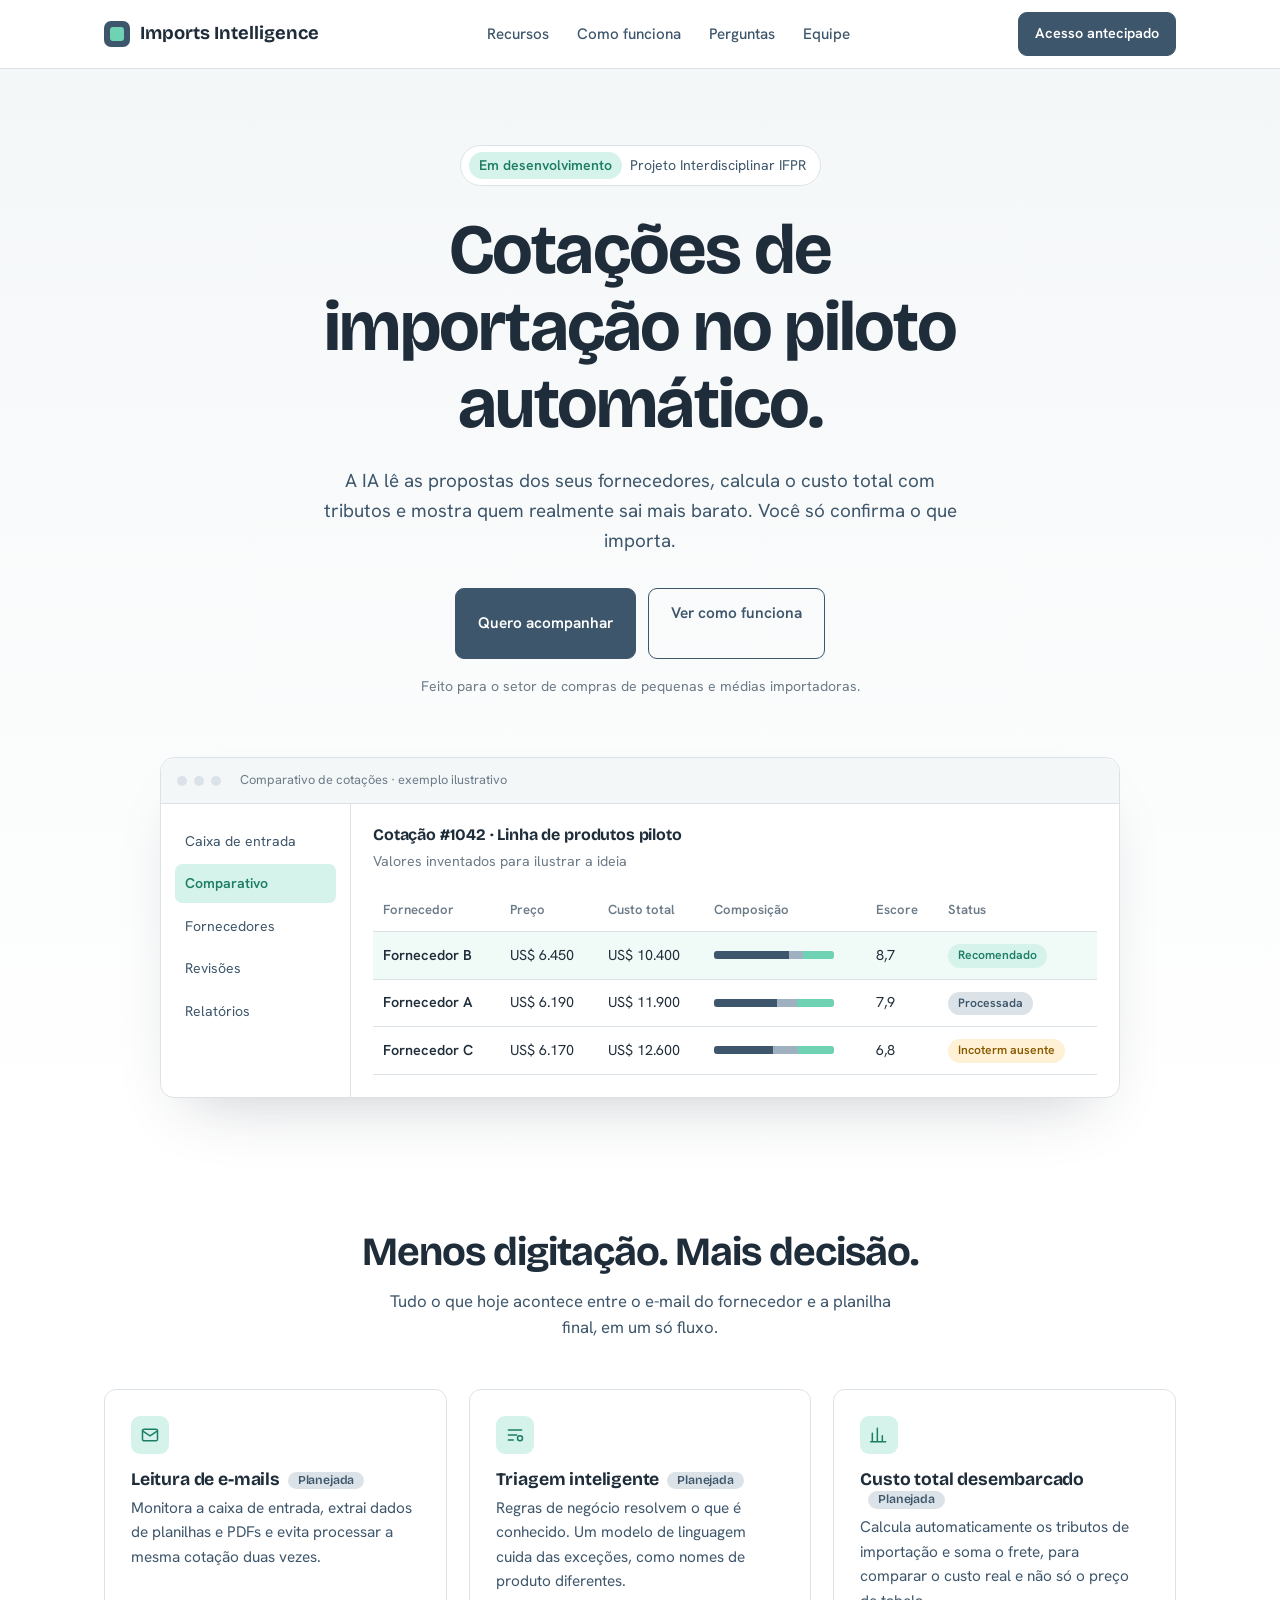
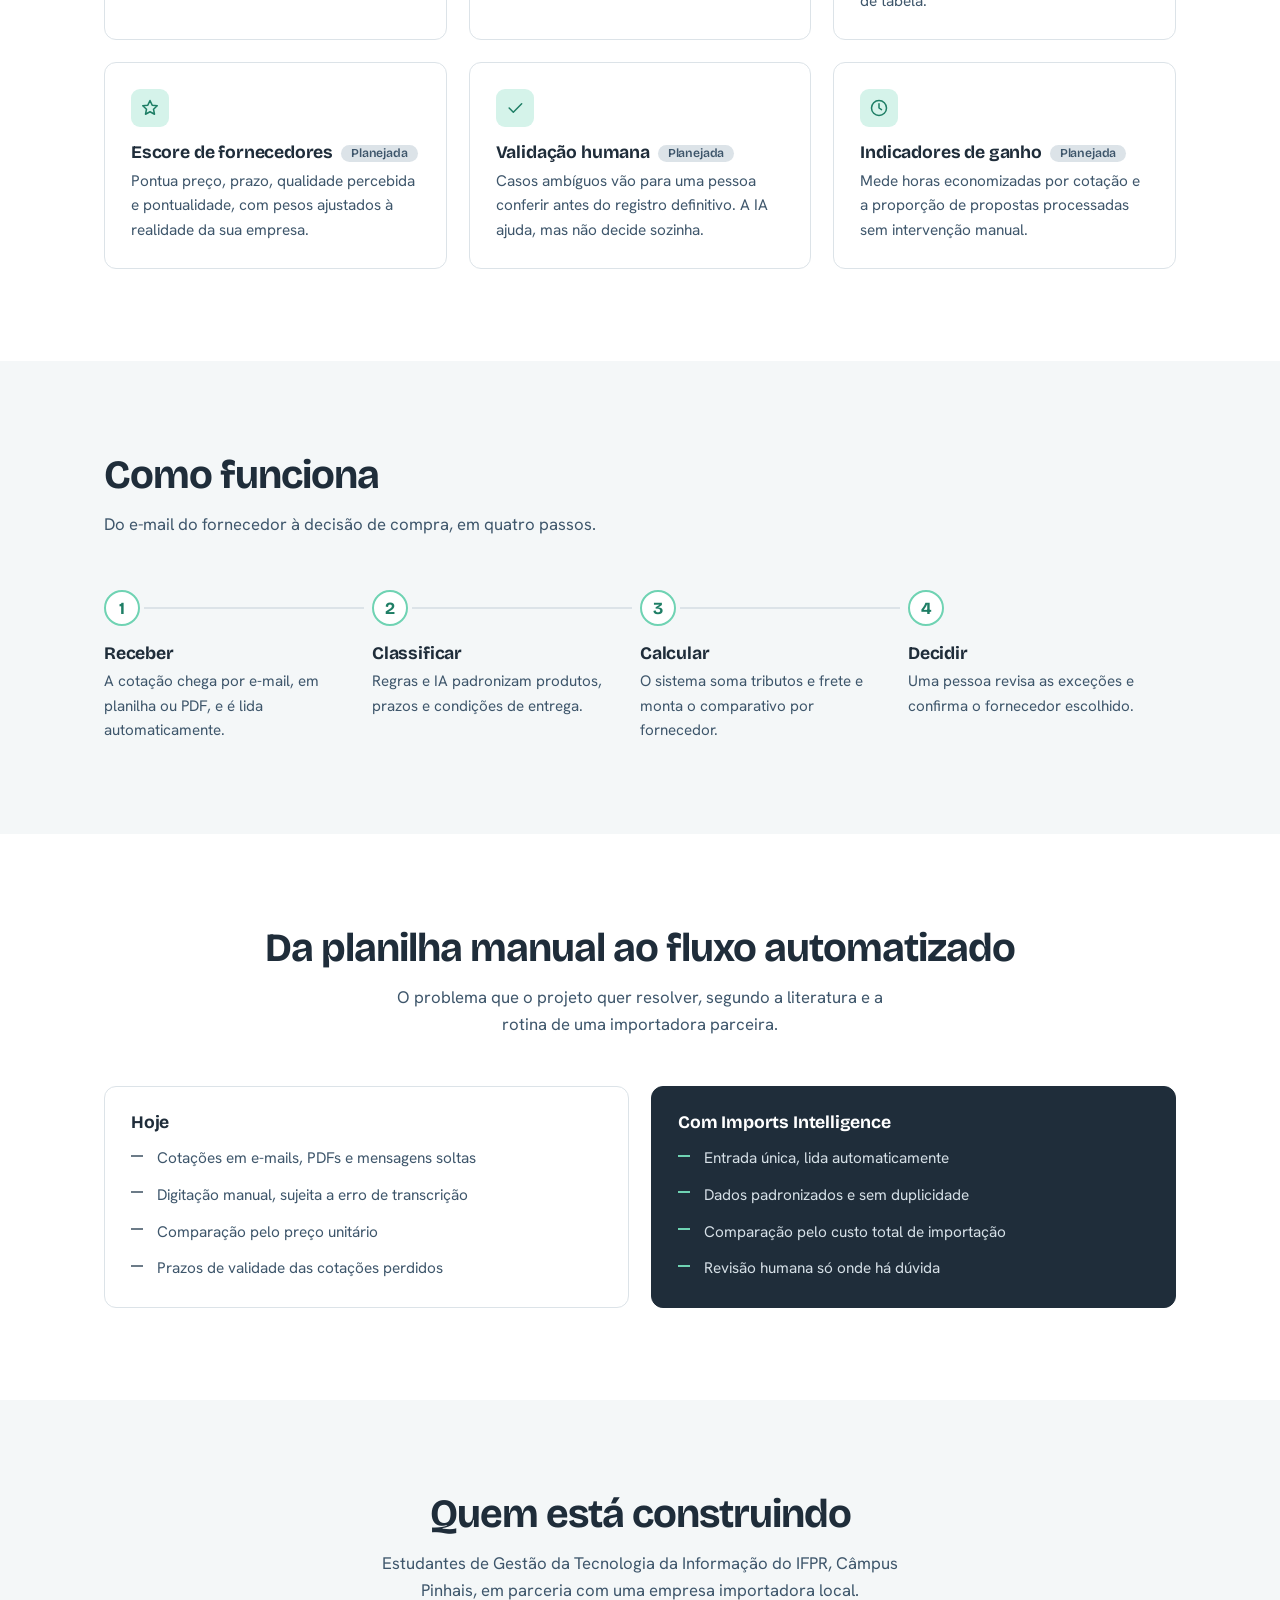
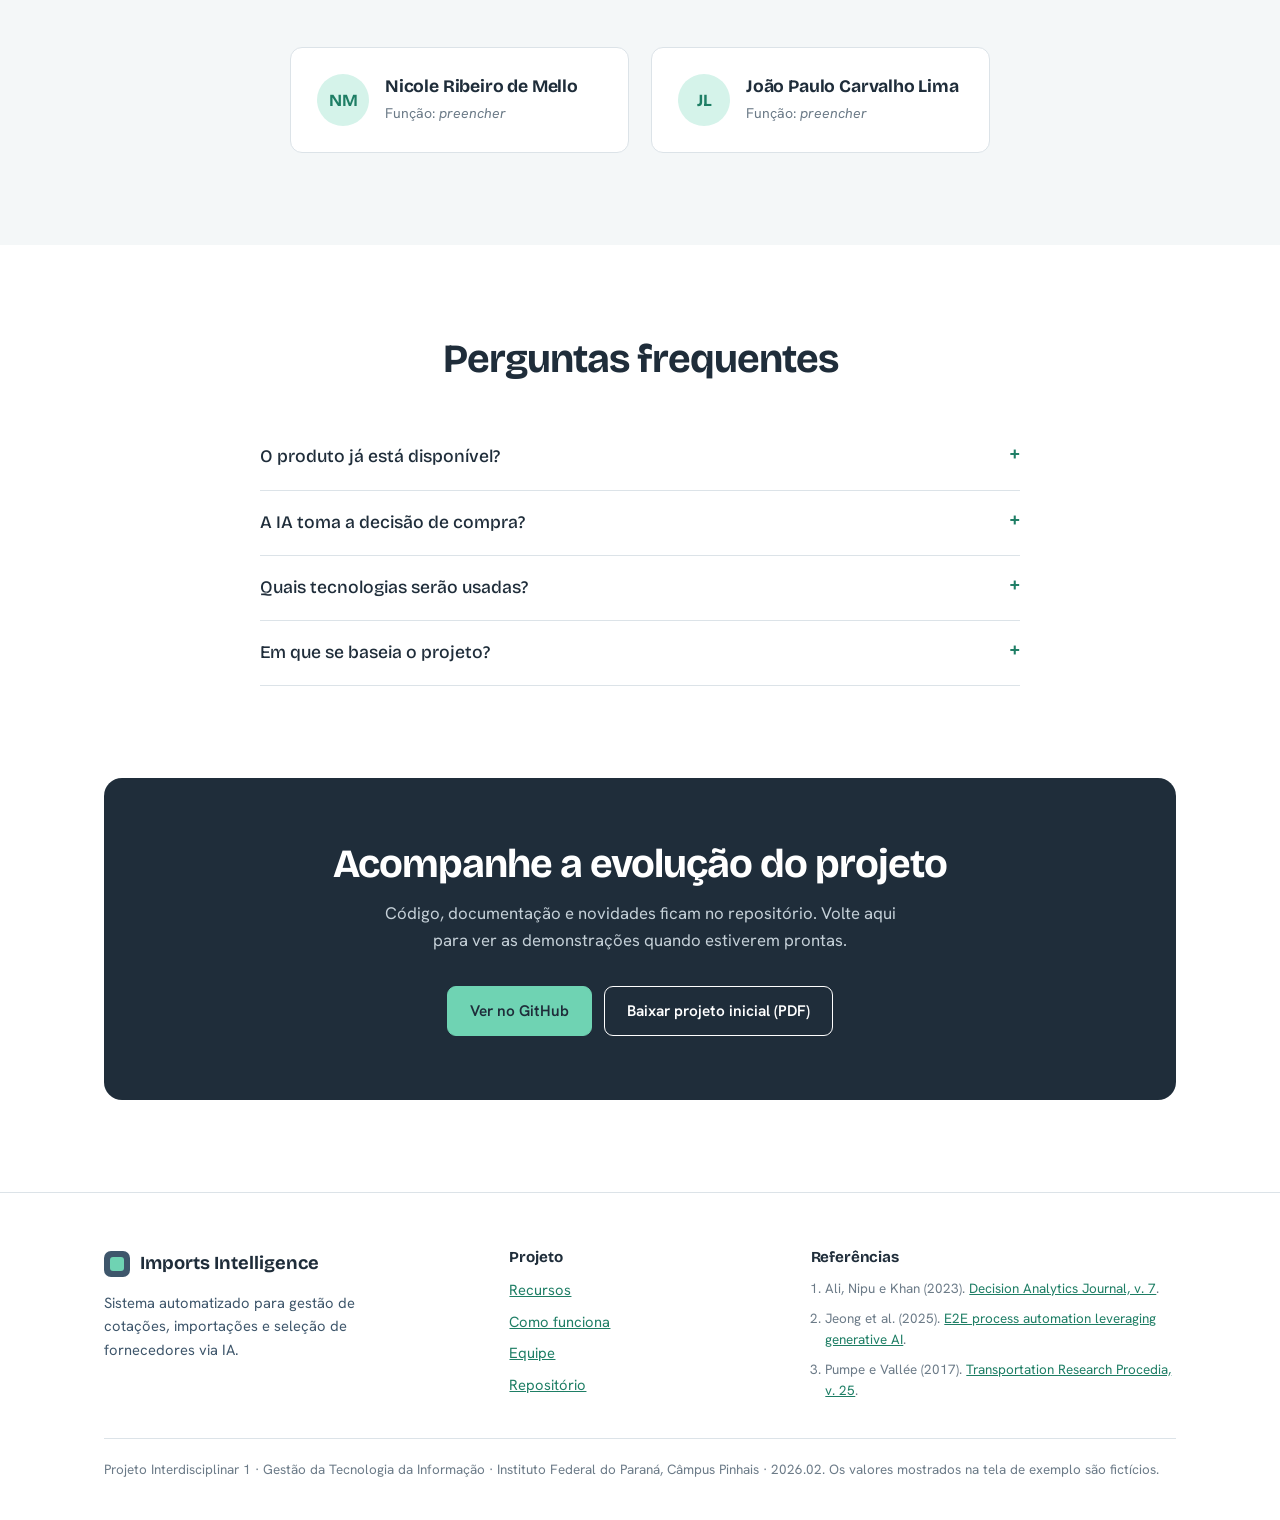
==== index.html @ 2d09893e "Add files via upload" ====
<!DOCTYPE html>
<html lang="pt-BR">
<head>
<meta charset="utf-8">
<meta name="viewport" content="width=device-width, initial-scale=1">
<title>Imports Intelligence | Cotações de importação com IA</title>
<meta name="description" content="Receba cotações por e-mail, calcule o custo total de importação e compare fornecedores automaticamente. Projeto Interdisciplinar IFPR.">
<link rel="preconnect" href="https://fonts.googleapis.com">
<link rel="preconnect" href="https://fonts.gstatic.com" crossorigin>
<link href="https://fonts.googleapis.com/css2?family=Bricolage+Grotesque:opsz,wght@12..96,500;12..96,700&family=Hanken+Grotesk:wght@400;500;600&display=swap" rel="stylesheet">
<style>
:root{
  --ink:#1F2D3A; --slate:#3E566B; --mist:#6C7B88; --line:#DCE3E8; --paper:#F4F7F8; --white:#fff;
  --mint:#6FD3B3; --mint-soft:#D5F3EA; --mint-deep:#1E7E65;
  --head:"Bricolage Grotesque","Segoe UI",system-ui,sans-serif;
  --body:"Hanken Grotesk","Segoe UI",system-ui,sans-serif;
}
*{box-sizing:border-box;margin:0}
html{scroll-behavior:smooth}
body{font-family:var(--body);color:var(--ink);background:var(--white);line-height:1.6;font-size:17px}
a{color:var(--mint-deep)}
a:focus-visible,button:focus-visible,summary:focus-visible{outline:3px solid var(--mint);outline-offset:3px}
.wrap{max-width:1120px;margin:0 auto;padding:0 24px}
h1,h2,h3{font-family:var(--head);line-height:1.1;letter-spacing:-.025em}
h2{font-size:clamp(1.8rem,3.6vw,2.5rem);margin-bottom:14px}
h3{font-size:1.1rem;letter-spacing:-.01em;margin-bottom:6px}
section{padding:92px 0}
.center{text-align:center}
.sub{max-width:58ch;color:var(--slate);font-size:1.05rem}
.center .sub{margin:0 auto}
.paper{background:var(--paper)}

/* nav */
.top{position:sticky;top:0;z-index:10;background:rgba(255,255,255,.92);backdrop-filter:blur(8px);border-bottom:1px solid var(--line);padding-top:env(safe-area-inset-top,0)}
.nav{display:flex;align-items:center;justify-content:space-between;height:68px;gap:20px}
.brand{font-family:var(--head);font-weight:700;font-size:1.15rem;color:var(--ink);text-decoration:none;display:flex;align-items:center;gap:10px}
.logo{width:26px;height:26px;border-radius:7px;background:var(--slate);position:relative;flex:none}
.logo::before{content:"";position:absolute;left:6px;top:6px;width:14px;height:14px;border-radius:3px;background:var(--mint)}
nav ul{list-style:none;padding:0;display:flex;gap:28px}
nav a.l{color:var(--slate);text-decoration:none;font-size:.95rem;font-weight:500}
nav a.l:hover{color:var(--mint-deep)}
.btn{display:inline-block;padding:12px 22px;border-radius:9px;font-weight:600;text-decoration:none;font-size:.96rem;border:1.5px solid var(--slate);color:var(--slate);background:transparent}
.btn.main{background:var(--slate);color:#fff}
.btn.main:hover{background:var(--ink)}
.btn:not(.main):hover{background:var(--mint-soft)}
.btn.sm{padding:9px 16px;font-size:.9rem}
.btn.mint{background:var(--mint);border-color:var(--mint);color:var(--ink)}

/* hero */
.hero{padding:76px 0 40px;background:linear-gradient(180deg,var(--paper) 0%,var(--white) 100%)}
.pill{display:inline-flex;gap:8px;align-items:center;background:var(--white);border:1px solid var(--line);border-radius:99px;padding:6px 14px 6px 8px;font-size:.88rem;color:var(--slate);margin-bottom:26px}
.pill b{background:var(--mint-soft);color:var(--mint-deep);border-radius:99px;padding:2px 10px;font-weight:600}
h1{font-size:clamp(2.4rem,6vw,4.4rem);font-weight:700;max-width:16ch;margin:0 auto 22px}
.hero .sub{font-size:1.18rem}
.cta{display:flex;justify-content:center;flex-wrap:wrap;gap:12px;margin-top:32px}
.fine{font-size:.88rem;color:var(--mist);margin-top:16px}

/* app mockup */
.app{margin:60px auto 0;max-width:960px;background:var(--white);border:1px solid var(--line);border-radius:14px;box-shadow:0 30px 60px -30px rgba(31,45,58,.25);overflow:hidden;text-align:left}
.chrome{display:flex;align-items:center;gap:7px;padding:12px 16px;border-bottom:1px solid var(--line);background:var(--paper)}
.chrome i{width:10px;height:10px;border-radius:50%;background:var(--line)}
.chrome span{margin-left:12px;font-size:.8rem;color:var(--mist)}
.appbody{display:grid;grid-template-columns:190px 1fr}
.side{border-right:1px solid var(--line);padding:18px 14px;font-size:.88rem;color:var(--slate);display:grid;gap:4px;align-content:start}
.side div{padding:8px 10px;border-radius:7px}
.side .on{background:var(--mint-soft);color:var(--mint-deep);font-weight:600}
.main{padding:22px;overflow-x:auto}
.main h3{font-size:1rem}
.main small{color:var(--mist);display:block;margin-bottom:16px}
table{border-collapse:collapse;width:100%;min-width:520px;font-size:.9rem}
th,td{text-align:left;padding:11px 10px;border-bottom:1px solid var(--line);white-space:nowrap}
th{font-weight:600;color:var(--mist);font-size:.82rem}
td:first-child{font-weight:600}
.chip{display:inline-block;font-size:.76rem;font-weight:600;padding:2px 10px;border-radius:99px;background:var(--line);color:var(--slate)}
.chip.g{background:var(--mint-soft);color:var(--mint-deep)}
.chip.w{background:#FFF1D6;color:#8A5A00}
.bar{display:flex;height:8px;width:120px;border-radius:3px;overflow:hidden;background:var(--line)}
.bar b{display:block}
.p{background:var(--slate)}.f{background:#9FB1C0}.t{background:var(--mint)}
tr.best td{background:#F0FAF6}

/* grids */
.grid3{display:grid;grid-template-columns:repeat(auto-fit,minmax(300px,1fr));gap:22px;margin-top:48px}
.card{background:var(--white);border:1px solid var(--line);border-radius:12px;padding:26px}
.card p{color:var(--slate);font-size:.96rem}
.ico{width:38px;height:38px;border-radius:9px;background:var(--mint-soft);margin-bottom:16px;display:grid;place-items:center}
.ico svg{width:20px;height:20px;stroke:var(--mint-deep);fill:none;stroke-width:1.8;stroke-linecap:round;stroke-linejoin:round}
.chip.st{margin-left:8px;vertical-align:middle}

/* fluxo */
.flow{display:grid;grid-template-columns:repeat(4,1fr);gap:0;margin-top:52px;position:relative}
.flow div{padding:0 22px 0 0;position:relative}
.flow div::before{content:"";position:absolute;top:17px;left:40px;right:8px;height:2px;background:var(--line)}
.flow div:last-child::before{display:none}
.flow span{width:36px;height:36px;border-radius:50%;background:var(--white);border:2px solid var(--mint);display:grid;place-items:center;font-family:var(--head);font-weight:700;color:var(--mint-deep);position:relative;z-index:1;margin-bottom:18px}
.flow p{color:var(--slate);font-size:.95rem}

/* comparação */
.vs{display:grid;grid-template-columns:1fr 1fr;gap:22px;margin-top:48px}
.vs .card ul{list-style:none;padding:0;display:grid;gap:12px;margin-top:14px;color:var(--slate);font-size:.96rem}
.vs li{padding-left:26px;position:relative}
.vs li::before{content:"";position:absolute;left:0;top:.55em;width:12px;height:2px;background:var(--mist)}
.vs .new{background:var(--ink);border-color:var(--ink);color:#fff}
.vs .new h3{color:#fff}
.vs .new ul{color:#D6E0E7}
.vs .new li::before{background:var(--mint);height:2px;width:12px}

/* equipe */
.team{display:grid;grid-template-columns:repeat(auto-fit,minmax(260px,1fr));gap:22px;max-width:700px;margin:44px auto 0;text-align:left}
.person{display:flex;gap:16px;align-items:center}
.av{width:52px;height:52px;border-radius:50%;background:var(--mint-soft);color:var(--mint-deep);display:grid;place-items:center;font-family:var(--head);font-weight:700;flex:none}
.person p{font-size:.88rem;color:var(--mist)}

/* faq */
.faq{max-width:760px;margin:44px auto 0}
details{border-bottom:1px solid var(--line);padding:18px 0}
summary{font-family:var(--head);font-weight:500;font-size:1.1rem;cursor:pointer;list-style:none;display:flex;justify-content:space-between;gap:16px}
summary::-webkit-details-marker{display:none}
summary::after{content:"+";color:var(--mint-deep);font-size:1.4rem;line-height:1}
details[open] summary::after{content:"–"}
details p{margin-top:12px;color:var(--slate);font-size:.97rem}

/* faixa final */
.band{background:var(--ink);color:#fff;border-radius:18px;padding:64px 28px;text-align:center}
.band h2{color:#fff}
.band .sub{color:#C5D0D8;margin:0 auto}

/* rodapé */
footer{border-top:1px solid var(--line);padding:56px 0 40px;font-size:.92rem;color:var(--slate)}
.fcols{display:grid;grid-template-columns:1.4fr 1fr 1.4fr;gap:40px}
footer h3{font-size:.95rem;margin-bottom:12px;color:var(--ink)}
footer ul{list-style:none;padding:0;display:grid;gap:8px}
footer ol{padding-left:1.1em;display:grid;gap:8px;font-size:.84rem;color:var(--mist)}
.legal{margin-top:36px;padding-top:20px;border-top:1px solid var(--line);font-size:.84rem;color:var(--mist)}

@media(max-width:860px){
  nav ul{display:none}
  section{padding:64px 0}
  .appbody{grid-template-columns:1fr}.side{display:none}
  .flow{grid-template-columns:1fr;gap:28px}.flow div::before{display:none}
  .vs,.fcols{grid-template-columns:1fr}
}
@media(prefers-reduced-motion:reduce){html{scroll-behavior:auto}}
</style>
</head>
<body>

<div class="top">
  <div class="wrap nav">
    <a class="brand" href="#"><span class="logo"></span>Imports Intelligence</a>
    <nav aria-label="Principal">
      <ul>
        <li><a class="l" href="#recursos">Recursos</a></li>
        <li><a class="l" href="#como-funciona">Como funciona</a></li>
        <li><a class="l" href="#faq">Perguntas</a></li>
        <li><a class="l" href="#equipe">Equipe</a></li>
      </ul>
    </nav>
    <a class="btn main sm" href="#acesso">Acesso antecipado</a>
  </div>
</div>

<main>
<section class="hero center">
  <div class="wrap">
    <span class="pill"><b>Em desenvolvimento</b>Projeto Interdisciplinar IFPR</span>
    <h1>Cotações de importação no piloto automático.</h1>
    <p class="sub">A IA lê as propostas dos seus fornecedores, calcula o custo total com tributos e mostra quem realmente sai mais barato. Você só confirma o que importa.</p>
    <div class="cta">
      <a class="btn main" href="#acesso">Quero acompanhar</a>
      <a class="btn" href="#como-funciona">Ver como funciona</a>
    </div>
    <p class="fine">Feito para o setor de compras de pequenas e médias importadoras.</p>

    <div class="app" role="img" aria-label="Exemplo ilustrativo da tela de comparativo de cotações">
      <div class="chrome"><i></i><i></i><i></i><span>Comparativo de cotações · exemplo ilustrativo</span></div>
      <div class="appbody">
        <div class="side"><div>Caixa de entrada</div><div class="on">Comparativo</div><div>Fornecedores</div><div>Revisões</div><div>Relatórios</div></div>
        <div class="main">
          <h3>Cotação #1042 · Linha de produtos piloto</h3>
          <small>Valores inventados para ilustrar a ideia</small>
          <table>
            <thead><tr><th>Fornecedor</th><th>Preço</th><th>Custo total</th><th>Composição</th><th>Escore</th><th>Status</th></tr></thead>
            <tbody>
              <tr class="best"><td>Fornecedor B</td><td>US$ 6.450</td><td>US$ 10.400</td><td><div class="bar"><b class="p" style="width:62%"></b><b class="f" style="width:12%"></b><b class="t" style="width:26%"></b></div></td><td>8,7</td><td><span class="chip g">Recomendado</span></td></tr>
              <tr><td>Fornecedor A</td><td>US$ 6.190</td><td>US$ 11.900</td><td><div class="bar"><b class="p" style="width:52%"></b><b class="f" style="width:17%"></b><b class="t" style="width:31%"></b></div></td><td>7,9</td><td><span class="chip">Processada</span></td></tr>
              <tr><td>Fornecedor C</td><td>US$ 6.170</td><td>US$ 12.600</td><td><div class="bar"><b class="p" style="width:49%"></b><b class="f" style="width:21%"></b><b class="t" style="width:30%"></b></div></td><td>6,8</td><td><span class="chip w">Incoterm ausente</span></td></tr>
            </tbody>
          </table>
        </div>
      </div>
    </div>
  </div>
</section>

<section id="recursos">
  <div class="wrap center">
    <h2>Menos digitação. Mais decisão.</h2>
    <p class="sub">Tudo o que hoje acontece entre o e-mail do fornecedor e a planilha final, em um só fluxo.</p>
    <div class="grid3" style="text-align:left">
      <div class="card"><div class="ico"><svg viewBox="0 0 24 24"><rect x="3" y="5" width="18" height="14" rx="2"/><path d="m3 7 9 6 9-6"/></svg></div><h3>Leitura de e-mails<span class="chip st">Planejada</span></h3><p>Monitora a caixa de entrada, extrai dados de planilhas e PDFs e evita processar a mesma cotação duas vezes.</p></div>
      <div class="card"><div class="ico"><svg viewBox="0 0 24 24"><path d="M4 6h16M4 12h10M4 18h6"/><circle cx="18" cy="16" r="3"/></svg></div><h3>Triagem inteligente<span class="chip st">Planejada</span></h3><p>Regras de negócio resolvem o que é conhecido. Um modelo de linguagem cuida das exceções, como nomes de produto diferentes.</p></div>
      <div class="card"><div class="ico"><svg viewBox="0 0 24 24"><path d="M4 20V10m6 10V4m6 16v-7m4 7H2"/></svg></div><h3>Custo total desembarcado<span class="chip st">Planejada</span></h3><p>Calcula automaticamente os tributos de importação e soma o frete, para comparar o custo real e não só o preço de tabela.</p></div>
      <div class="card"><div class="ico"><svg viewBox="0 0 24 24"><path d="m12 3 2.6 5.6 6.1.7-4.5 4.2 1.2 6L12 16.5 6.6 19.5l1.2-6L3.3 9.3l6.1-.7z"/></svg></div><h3>Escore de fornecedores<span class="chip st">Planejada</span></h3><p>Pontua preço, prazo, qualidade percebida e pontualidade, com pesos ajustados à realidade da sua empresa.</p></div>
      <div class="card"><div class="ico"><svg viewBox="0 0 24 24"><path d="m5 12 5 5L20 7"/></svg></div><h3>Validação humana<span class="chip st">Planejada</span></h3><p>Casos ambíguos vão para uma pessoa conferir antes do registro definitivo. A IA ajuda, mas não decide sozinha.</p></div>
      <div class="card"><div class="ico"><svg viewBox="0 0 24 24"><circle cx="12" cy="12" r="9"/><path d="M12 7v5l3 2"/></svg></div><h3>Indicadores de ganho<span class="chip st">Planejada</span></h3><p>Mede horas economizadas por cotação e a proporção de propostas processadas sem intervenção manual.</p></div>
    </div>
  </div>
</section>

<section id="como-funciona" class="paper">
  <div class="wrap">
    <h2>Como funciona</h2>
    <p class="sub">Do e-mail do fornecedor à decisão de compra, em quatro passos.</p>
    <div class="flow">
      <div><span>1</span><h3>Receber</h3><p>A cotação chega por e-mail, em planilha ou PDF, e é lida automaticamente.</p></div>
      <div><span>2</span><h3>Classificar</h3><p>Regras e IA padronizam produtos, prazos e condições de entrega.</p></div>
      <div><span>3</span><h3>Calcular</h3><p>O sistema soma tributos e frete e monta o comparativo por fornecedor.</p></div>
      <div><span>4</span><h3>Decidir</h3><p>Uma pessoa revisa as exceções e confirma o fornecedor escolhido.</p></div>
    </div>
  </div>
</section>

<section>
  <div class="wrap center">
    <h2>Da planilha manual ao fluxo automatizado</h2>
    <p class="sub">O problema que o projeto quer resolver, segundo a literatura e a rotina de uma importadora parceira.</p>
    <div class="vs" style="text-align:left">
      <div class="card"><h3>Hoje</h3><ul><li>Cotações em e-mails, PDFs e mensagens soltas</li><li>Digitação manual, sujeita a erro de transcrição</li><li>Comparação pelo preço unitário</li><li>Prazos de validade das cotações perdidos</li></ul></div>
      <div class="card new"><h3>Com Imports Intelligence</h3><ul><li>Entrada única, lida automaticamente</li><li>Dados padronizados e sem duplicidade</li><li>Comparação pelo custo total de importação</li><li>Revisão humana só onde há dúvida</li></ul></div>
    </div>
  </div>
</section>

<section id="equipe" class="paper">
  <div class="wrap center">
    <h2>Quem está construindo</h2>
    <p class="sub">Estudantes de Gestão da Tecnologia da Informação do IFPR, Câmpus Pinhais, em parceria com uma empresa importadora local.</p>
    <div class="team">
      <div class="card person"><div class="av" aria-hidden="true">NM</div><div><h3>Nicole Ribeiro de Mello</h3><p>Função: <em>preencher</em></p></div></div>
      <div class="card person"><div class="av" aria-hidden="true">JL</div><div><h3>João Paulo Carvalho Lima</h3><p>Função: <em>preencher</em></p></div></div>
    </div>
  </div>
</section>

<section id="faq">
  <div class="wrap center">
    <h2>Perguntas frequentes</h2>
    <div class="faq" style="text-align:left">
      <details><summary>O produto já está disponível?</summary><p>Ainda não. Este é um projeto acadêmico em fase de planejamento. Cada recurso mostrado aqui traz o estado atual e será atualizado conforme o desenvolvimento avançar.</p></details>
      <details><summary>A IA toma a decisão de compra?</summary><p>Não. A IA organiza e sugere, e uma pessoa valida os casos ambíguos antes do registro final.</p></details>
      <details><summary>Quais tecnologias serão usadas?</summary><p>Servidor Linux (VPS), Docker, n8n para os fluxos, PostgreSQL para os dados e um modelo de linguagem para as exceções. Esta página usa HTML, CSS e GitHub Pages.</p></details>
      <details><summary>Em que se baseia o projeto?</summary><p>Em três estudos: critérios de seleção de fornecedores (Ali, Nipu e Khan, 2023), automação de ponta a ponta com IA generativa (Jeong et al., 2025) e cálculo do custo total desembarcado (Pumpe e Vallée, 2017).</p></details>
    </div>
  </div>
</section>

<section id="acesso" style="padding-top:0">
  <div class="wrap">
    <div class="band">
      <h2>Acompanhe a evolução do projeto</h2>
      <p class="sub">Código, documentação e novidades ficam no repositório. Volte aqui para ver as demonstrações quando estiverem prontas.</p>
      <div class="cta"><a class="btn mint" href="https://github.com/elloNicole/ProcurementAIPage">Ver no GitHub</a><a class="btn" style="color:#fff;border-color:#fff" href="#">Baixar projeto inicial (PDF)</a></div>
    </div>
  </div>
</section>
</main>

<footer>
  <div class="wrap">
    <div class="fcols">
      <div><a class="brand" href="#"><span class="logo"></span>Imports Intelligence</a><p style="margin-top:12px;max-width:34ch">Sistema automatizado para gestão de cotações, importações e seleção de fornecedores via IA.</p></div>
      <div><h3>Projeto</h3><ul><li><a href="#recursos">Recursos</a></li><li><a href="#como-funciona">Como funciona</a></li><li><a href="#equipe">Equipe</a></li><li><a href="https://github.com/elloNicole/ProcurementAIPage">Repositório</a></li></ul></div>
      <div><h3>Referências</h3><ol>
        <li>Ali, Nipu e Khan (2023). <a href="https://doi.org/10.1016/j.dajour.2023.100238">Decision Analytics Journal, v. 7</a>.</li>
        <li>Jeong et al. (2025). <a href="https://arxiv.org/abs/2505.20733">E2E process automation leveraging generative AI</a>.</li>
        <li>Pumpe e Vallée (2017). <a href="https://doi.org/10.1016/j.trpro.2017.05.462">Transportation Research Procedia, v. 25</a>.</li>
      </ol></div>
    </div>
    <p class="legal">Projeto Interdisciplinar 1 · Gestão da Tecnologia da Informação · Instituto Federal do Paraná, Câmpus Pinhais · 2026.02. Os valores mostrados na tela de exemplo são fictícios.</p>
  </div>
</footer>

</body>
</html>
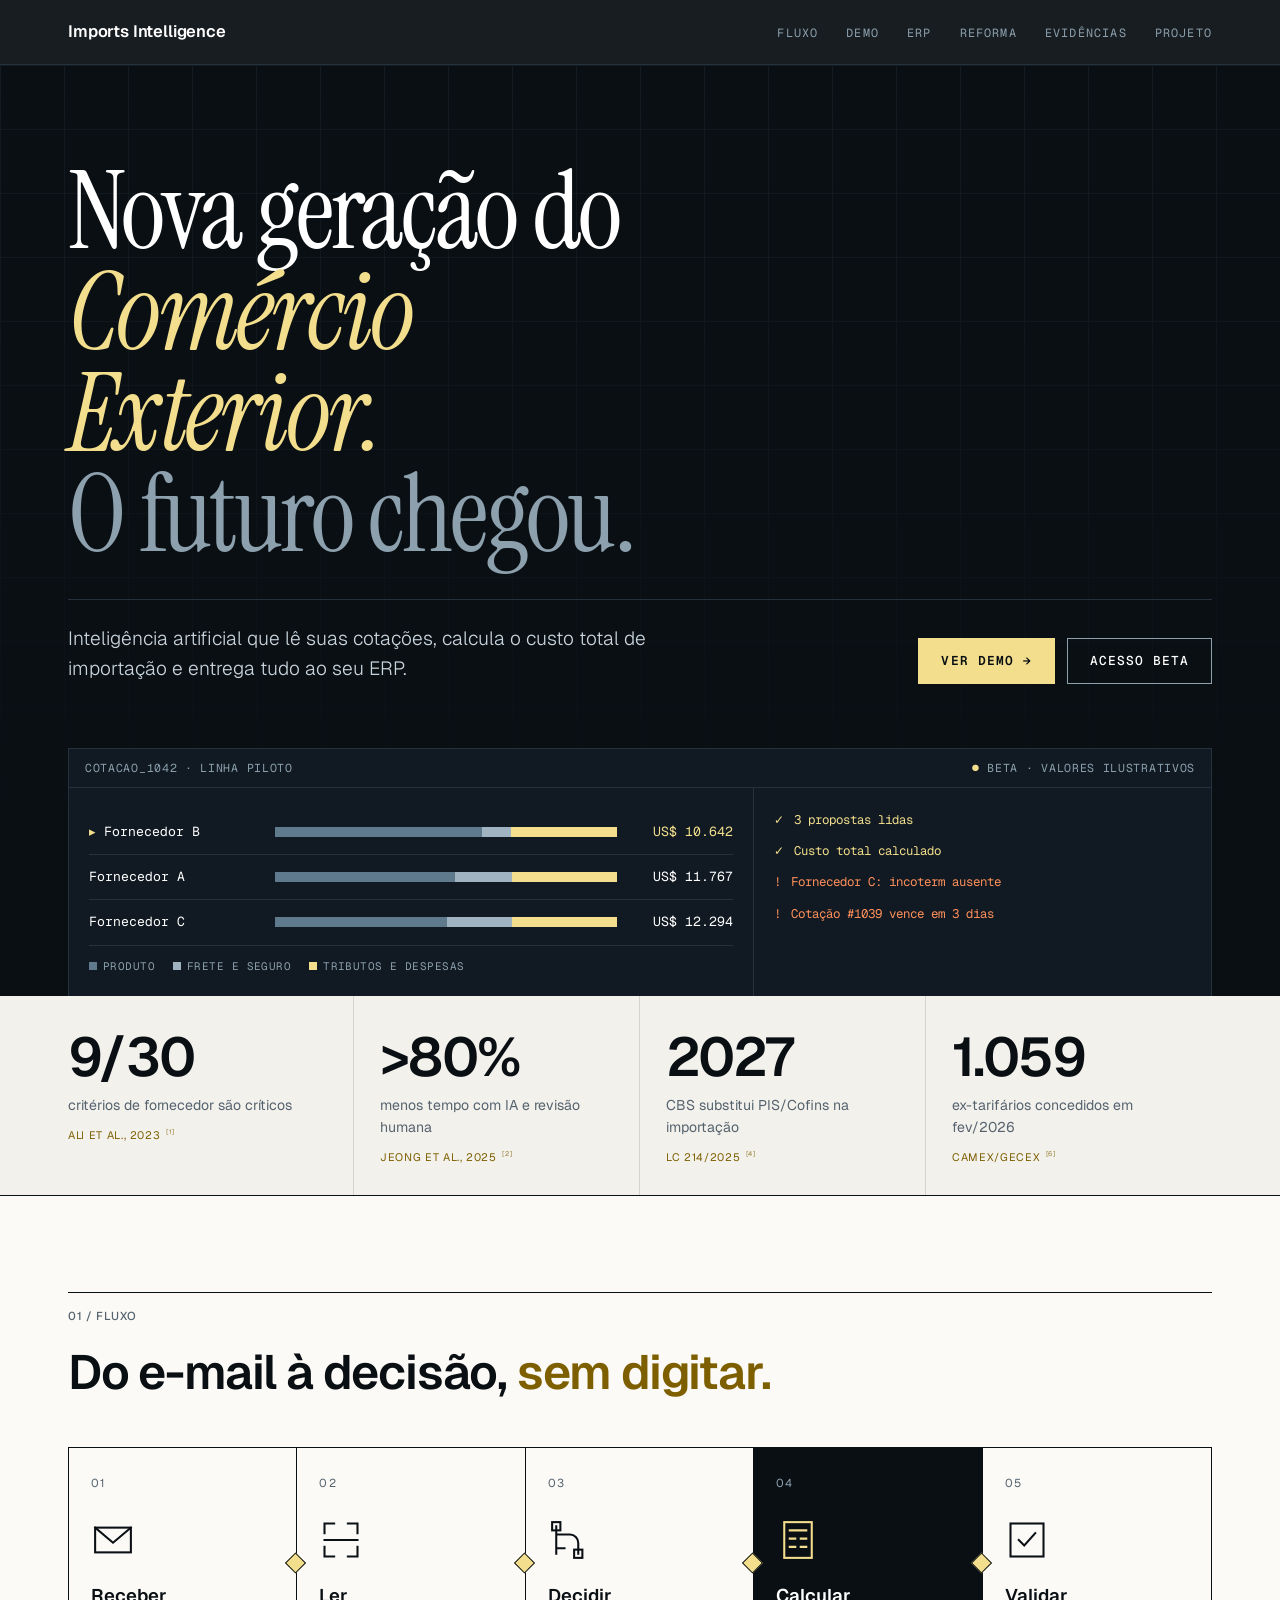
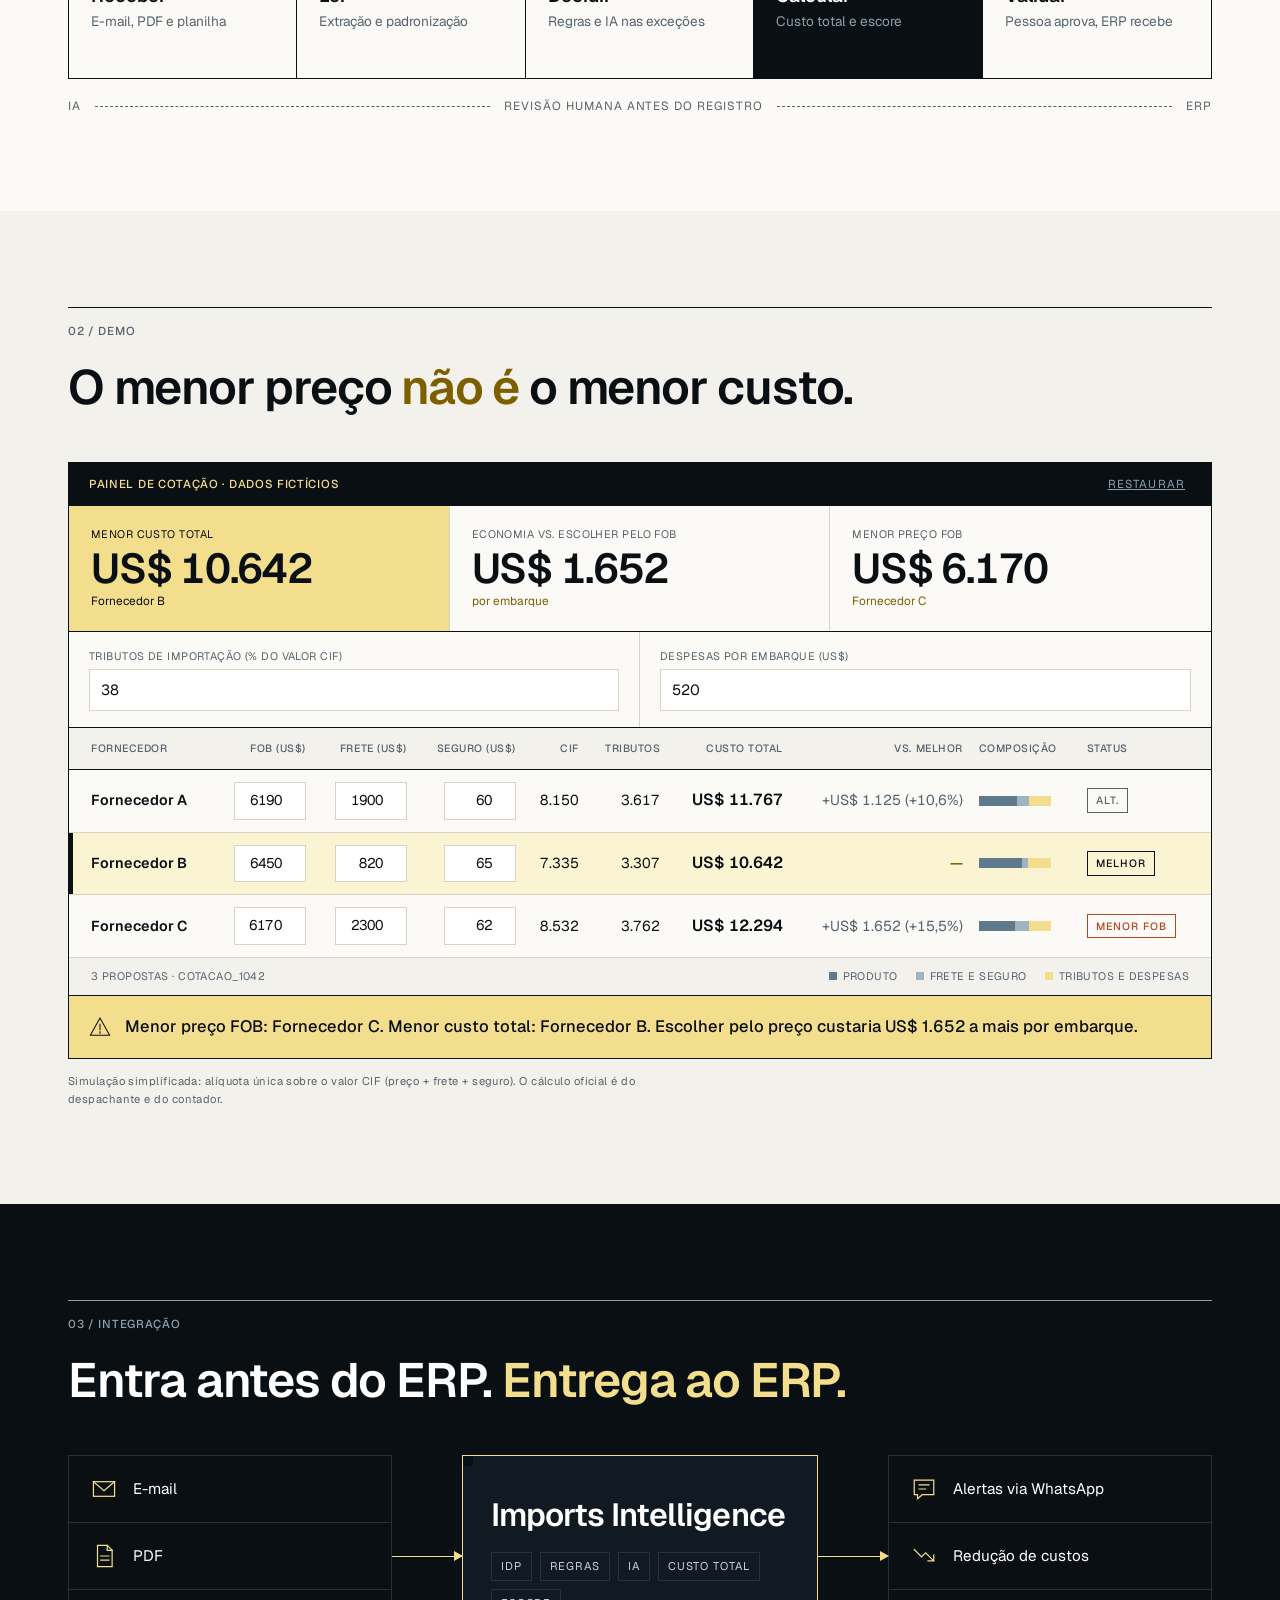
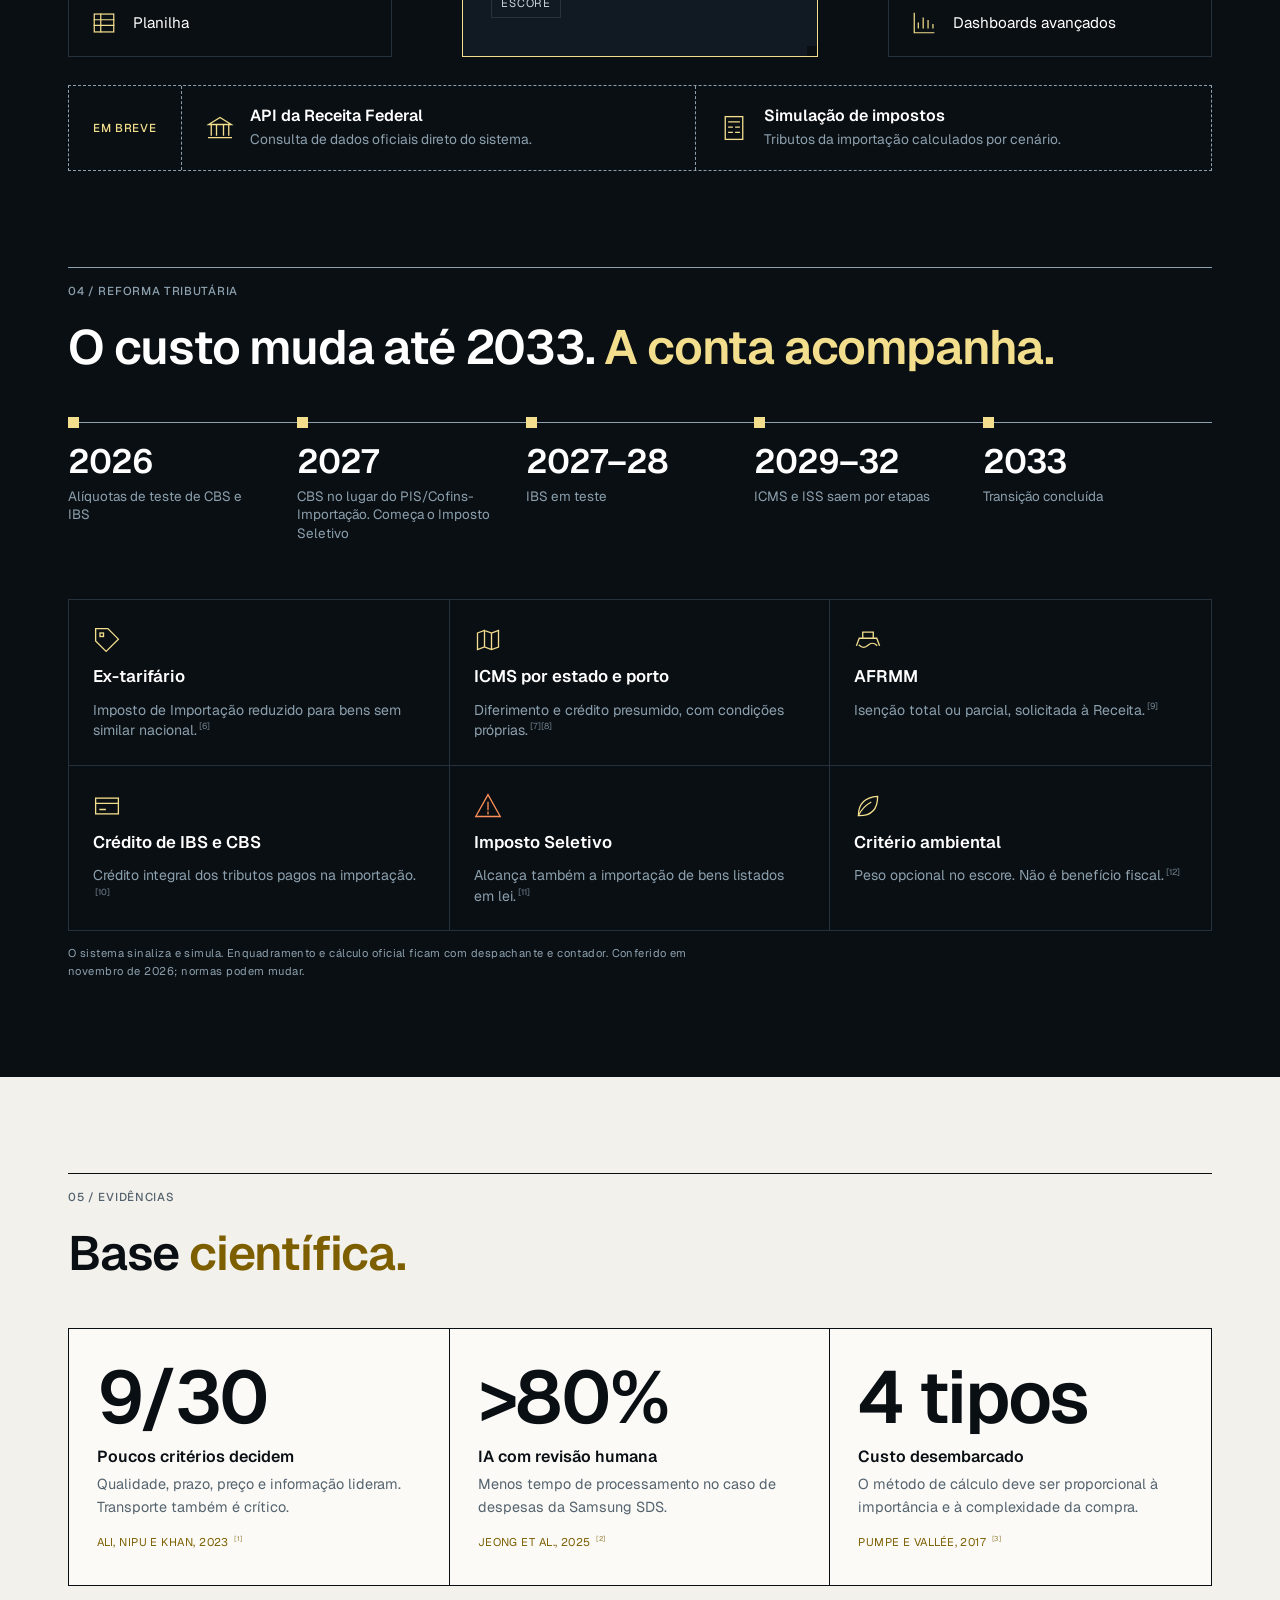
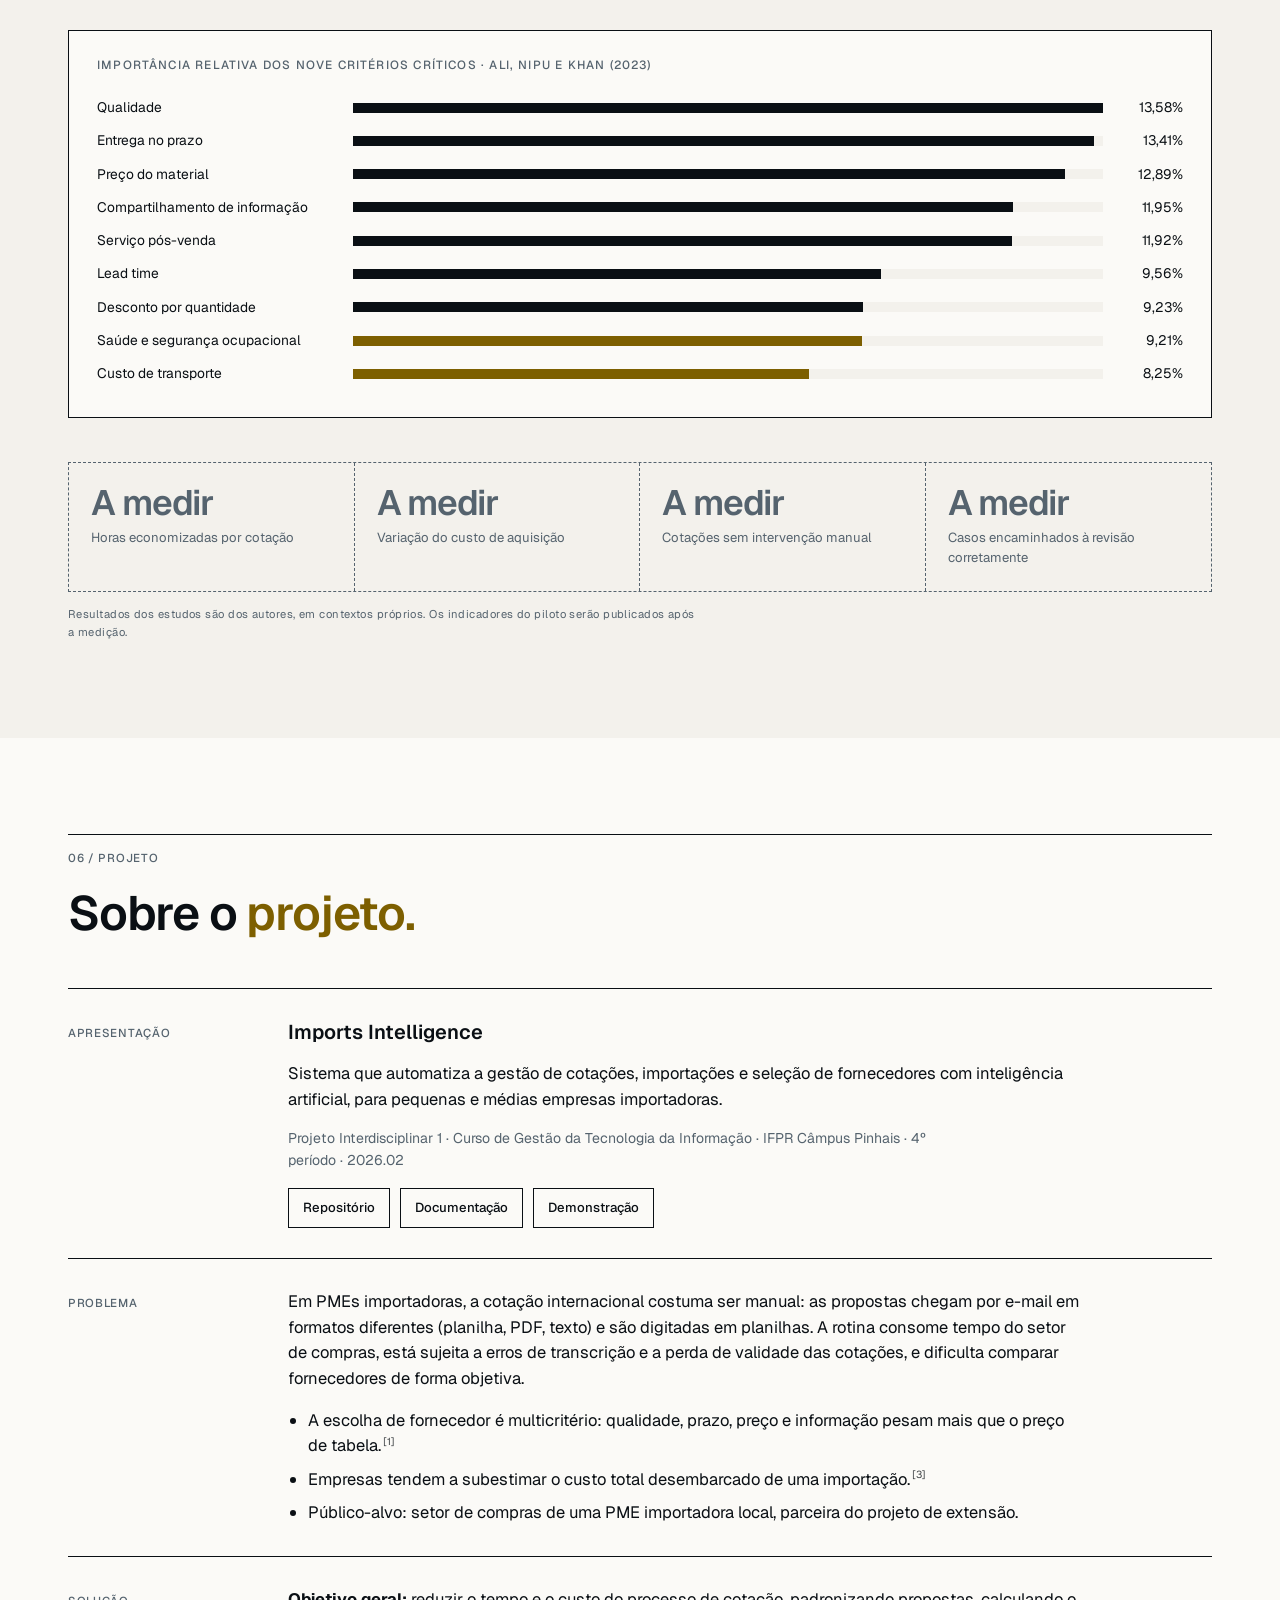
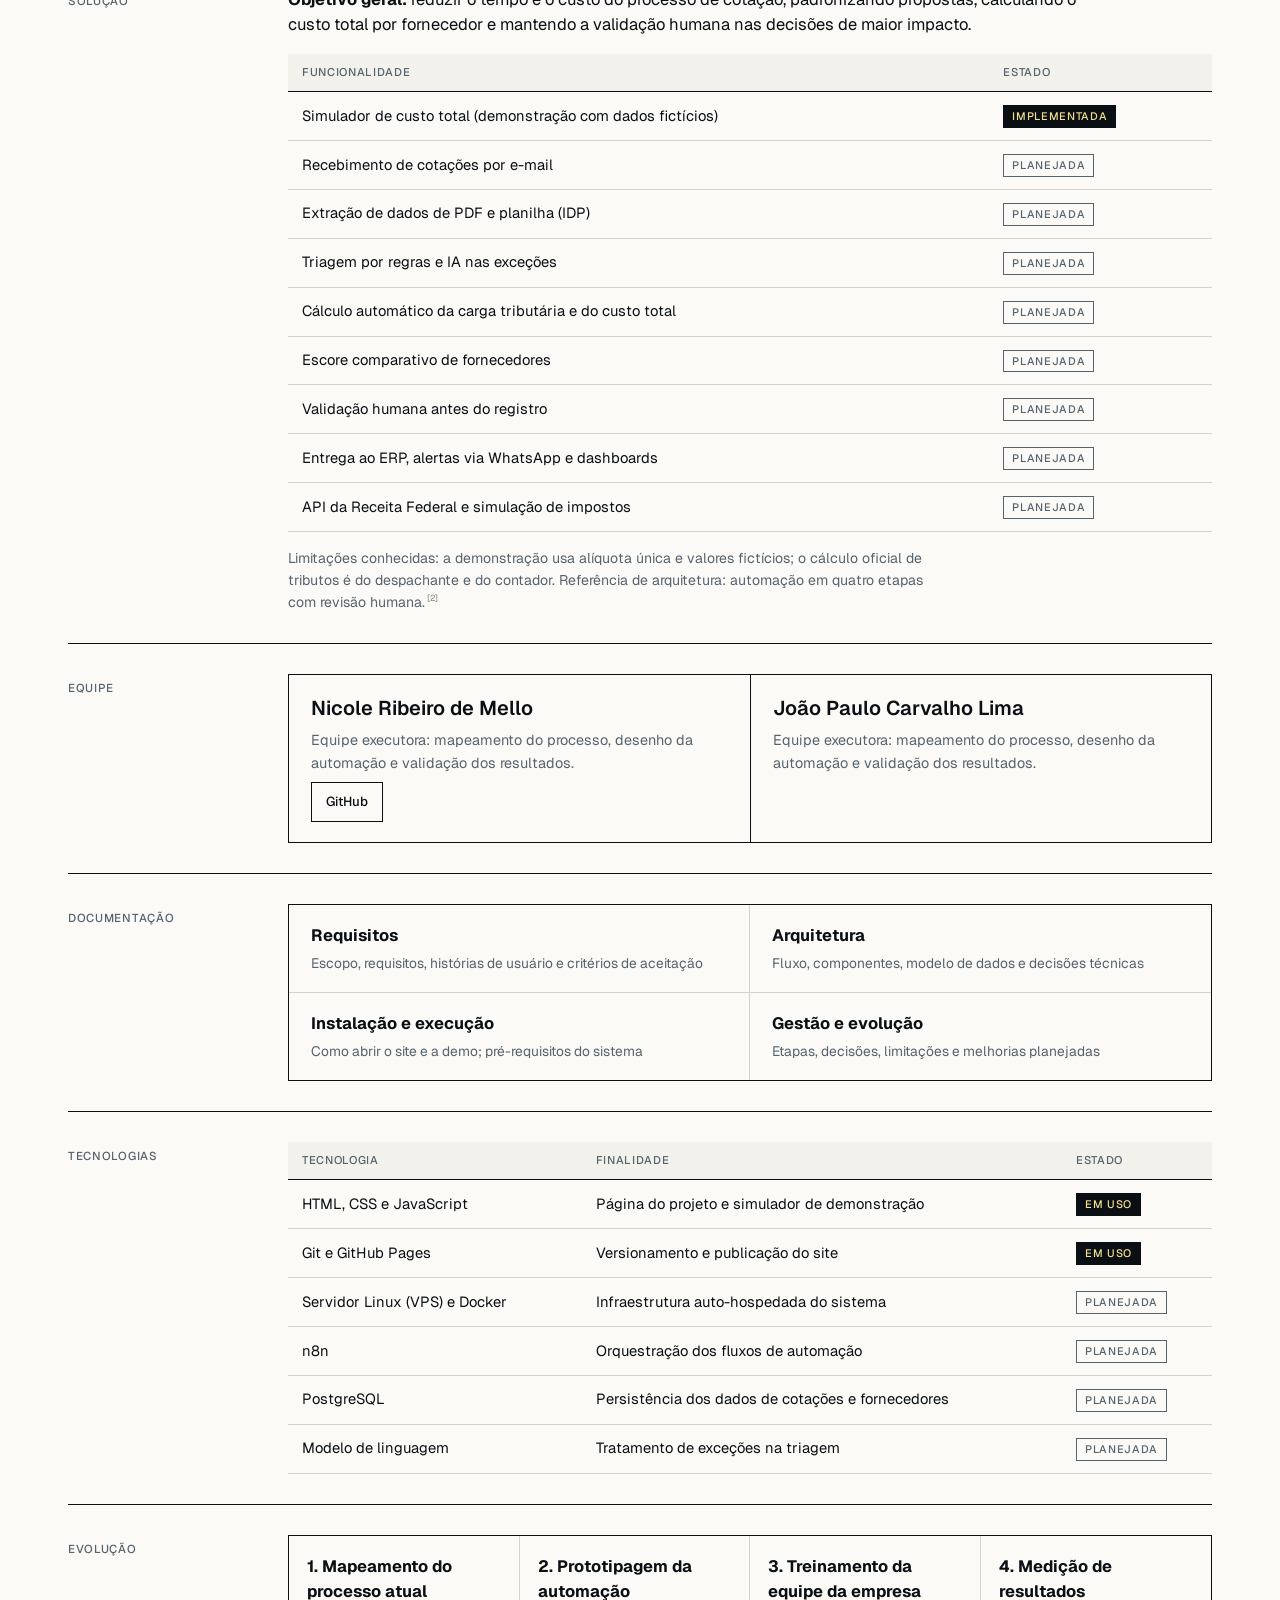
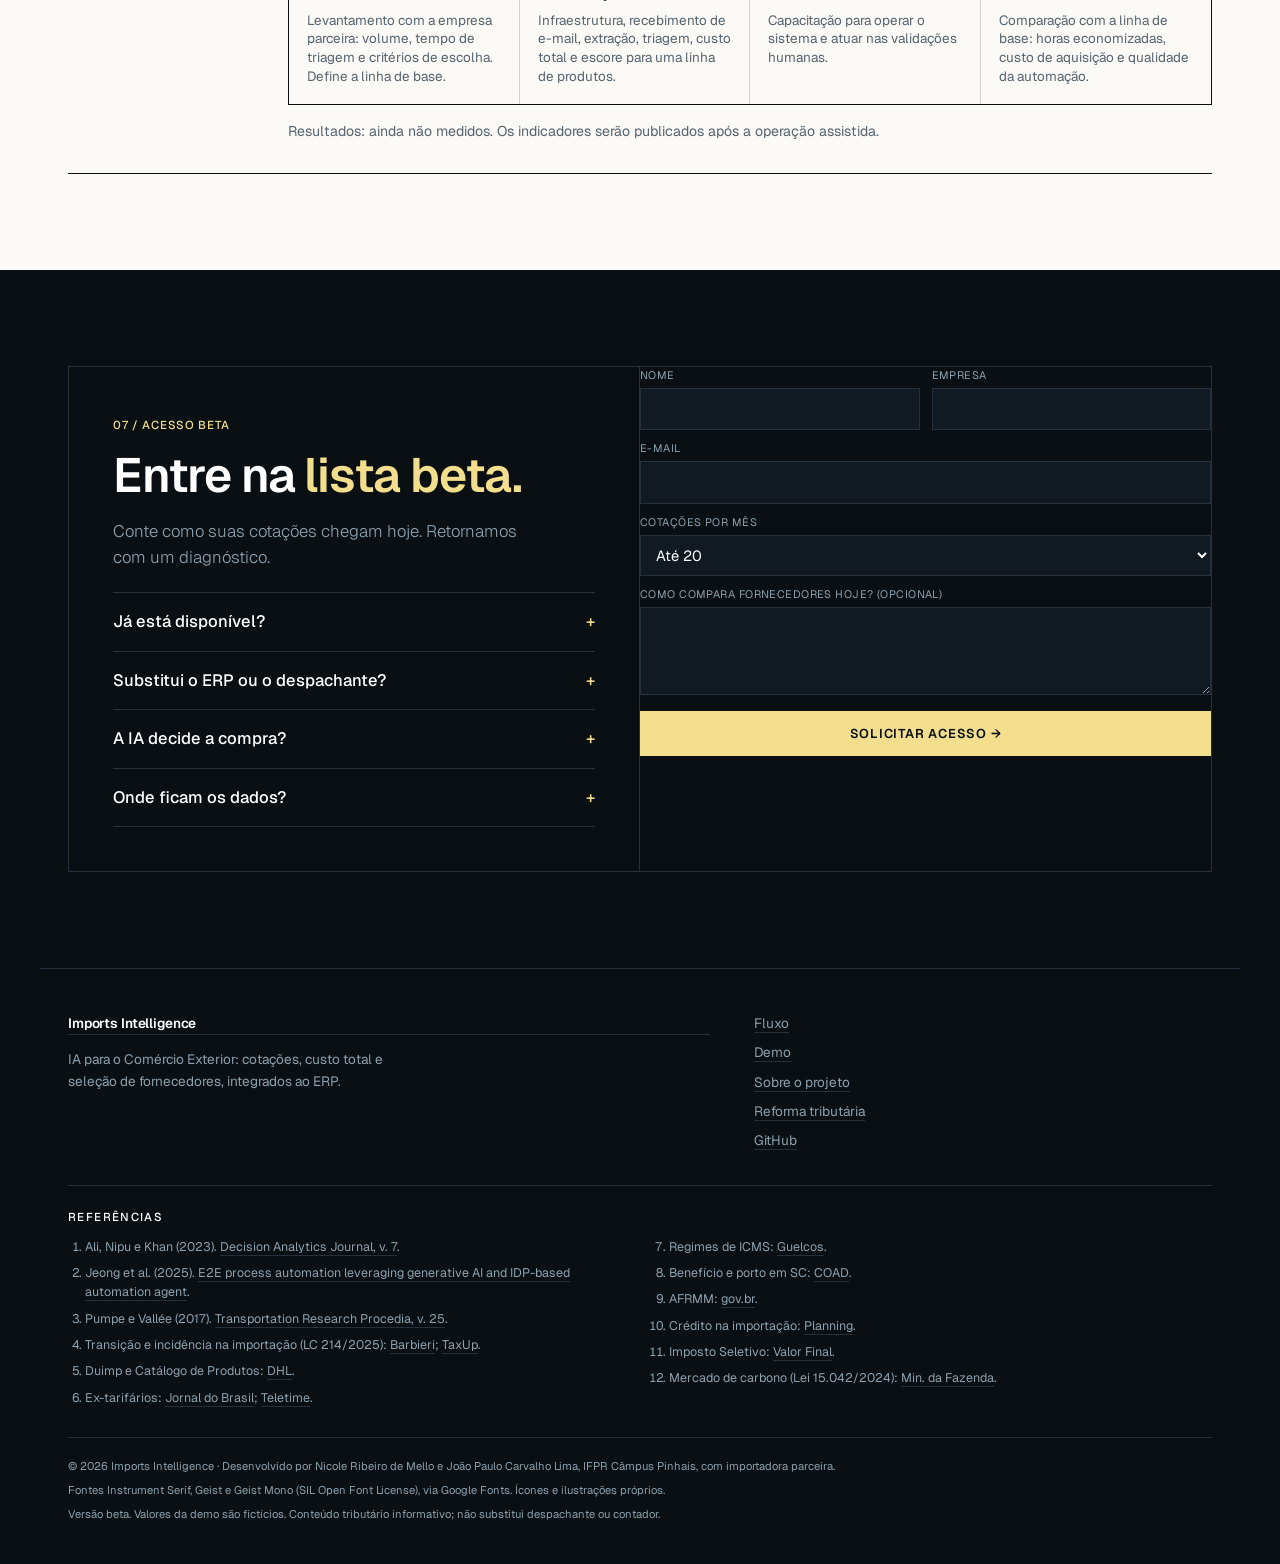
==== commit b327792f: "Add files via upload" ====
--- a/index.html
+++ b/index.html
@@ -3,264 +3,356 @@
 <head>
 <meta charset="utf-8">
 <meta name="viewport" content="width=device-width, initial-scale=1">
-<title>Imports Intelligence | Cotações de importação com IA</title>
-<meta name="description" content="Receba cotações por e-mail, calcule o custo total de importação e compare fornecedores automaticamente. Projeto Interdisciplinar IFPR.">
+<title>Imports Intelligence | Nova geração do Comércio Exterior</title>
+<meta name="description" content="IA que lê cotações, calcula o custo total de importação e entrega ao seu ERP. Versão beta com demo.">
+<meta name="theme-color" content="#0A0F14">
+<meta property="og:title" content="Imports Intelligence · Nova geração do Comércio Exterior">
+<meta property="og:description" content="IA aplicada ao Comex: da cotação ao custo total, integrada ao ERP.">
+<link rel="icon" type="image/svg+xml" href="assets/imagens/favicon.svg">
 <link rel="preconnect" href="https://fonts.googleapis.com">
 <link rel="preconnect" href="https://fonts.gstatic.com" crossorigin>
-<link href="https://fonts.googleapis.com/css2?family=Bricolage+Grotesque:opsz,wght@12..96,500;12..96,700&family=Hanken+Grotesk:wght@400;500;600&display=swap" rel="stylesheet">
-<style>
-:root{
-  --ink:#1F2D3A; --slate:#3E566B; --mist:#6C7B88; --line:#DCE3E8; --paper:#F4F7F8; --white:#fff;
-  --mint:#6FD3B3; --mint-soft:#D5F3EA; --mint-deep:#1E7E65;
-  --head:"Bricolage Grotesque","Segoe UI",system-ui,sans-serif;
-  --body:"Hanken Grotesk","Segoe UI",system-ui,sans-serif;
-}
-*{box-sizing:border-box;margin:0}
-html{scroll-behavior:smooth}
-body{font-family:var(--body);color:var(--ink);background:var(--white);line-height:1.6;font-size:17px}
-a{color:var(--mint-deep)}
-a:focus-visible,button:focus-visible,summary:focus-visible{outline:3px solid var(--mint);outline-offset:3px}
-.wrap{max-width:1120px;margin:0 auto;padding:0 24px}
-h1,h2,h3{font-family:var(--head);line-height:1.1;letter-spacing:-.025em}
-h2{font-size:clamp(1.8rem,3.6vw,2.5rem);margin-bottom:14px}
-h3{font-size:1.1rem;letter-spacing:-.01em;margin-bottom:6px}
-section{padding:92px 0}
-.center{text-align:center}
-.sub{max-width:58ch;color:var(--slate);font-size:1.05rem}
-.center .sub{margin:0 auto}
-.paper{background:var(--paper)}
-
-/* nav */
-.top{position:sticky;top:0;z-index:10;background:rgba(255,255,255,.92);backdrop-filter:blur(8px);border-bottom:1px solid var(--line);padding-top:env(safe-area-inset-top,0)}
-.nav{display:flex;align-items:center;justify-content:space-between;height:68px;gap:20px}
-.brand{font-family:var(--head);font-weight:700;font-size:1.15rem;color:var(--ink);text-decoration:none;display:flex;align-items:center;gap:10px}
-.logo{width:26px;height:26px;border-radius:7px;background:var(--slate);position:relative;flex:none}
-.logo::before{content:"";position:absolute;left:6px;top:6px;width:14px;height:14px;border-radius:3px;background:var(--mint)}
-nav ul{list-style:none;padding:0;display:flex;gap:28px}
-nav a.l{color:var(--slate);text-decoration:none;font-size:.95rem;font-weight:500}
-nav a.l:hover{color:var(--mint-deep)}
-.btn{display:inline-block;padding:12px 22px;border-radius:9px;font-weight:600;text-decoration:none;font-size:.96rem;border:1.5px solid var(--slate);color:var(--slate);background:transparent}
-.btn.main{background:var(--slate);color:#fff}
-.btn.main:hover{background:var(--ink)}
-.btn:not(.main):hover{background:var(--mint-soft)}
-.btn.sm{padding:9px 16px;font-size:.9rem}
-.btn.mint{background:var(--mint);border-color:var(--mint);color:var(--ink)}
-
-/* hero */
-.hero{padding:76px 0 40px;background:linear-gradient(180deg,var(--paper) 0%,var(--white) 100%)}
-.pill{display:inline-flex;gap:8px;align-items:center;background:var(--white);border:1px solid var(--line);border-radius:99px;padding:6px 14px 6px 8px;font-size:.88rem;color:var(--slate);margin-bottom:26px}
-.pill b{background:var(--mint-soft);color:var(--mint-deep);border-radius:99px;padding:2px 10px;font-weight:600}
-h1{font-size:clamp(2.4rem,6vw,4.4rem);font-weight:700;max-width:16ch;margin:0 auto 22px}
-.hero .sub{font-size:1.18rem}
-.cta{display:flex;justify-content:center;flex-wrap:wrap;gap:12px;margin-top:32px}
-.fine{font-size:.88rem;color:var(--mist);margin-top:16px}
-
-/* app mockup */
-.app{margin:60px auto 0;max-width:960px;background:var(--white);border:1px solid var(--line);border-radius:14px;box-shadow:0 30px 60px -30px rgba(31,45,58,.25);overflow:hidden;text-align:left}
-.chrome{display:flex;align-items:center;gap:7px;padding:12px 16px;border-bottom:1px solid var(--line);background:var(--paper)}
-.chrome i{width:10px;height:10px;border-radius:50%;background:var(--line)}
-.chrome span{margin-left:12px;font-size:.8rem;color:var(--mist)}
-.appbody{display:grid;grid-template-columns:190px 1fr}
-.side{border-right:1px solid var(--line);padding:18px 14px;font-size:.88rem;color:var(--slate);display:grid;gap:4px;align-content:start}
-.side div{padding:8px 10px;border-radius:7px}
-.side .on{background:var(--mint-soft);color:var(--mint-deep);font-weight:600}
-.main{padding:22px;overflow-x:auto}
-.main h3{font-size:1rem}
-.main small{color:var(--mist);display:block;margin-bottom:16px}
-table{border-collapse:collapse;width:100%;min-width:520px;font-size:.9rem}
-th,td{text-align:left;padding:11px 10px;border-bottom:1px solid var(--line);white-space:nowrap}
-th{font-weight:600;color:var(--mist);font-size:.82rem}
-td:first-child{font-weight:600}
-.chip{display:inline-block;font-size:.76rem;font-weight:600;padding:2px 10px;border-radius:99px;background:var(--line);color:var(--slate)}
-.chip.g{background:var(--mint-soft);color:var(--mint-deep)}
-.chip.w{background:#FFF1D6;color:#8A5A00}
-.bar{display:flex;height:8px;width:120px;border-radius:3px;overflow:hidden;background:var(--line)}
-.bar b{display:block}
-.p{background:var(--slate)}.f{background:#9FB1C0}.t{background:var(--mint)}
-tr.best td{background:#F0FAF6}
-
-/* grids */
-.grid3{display:grid;grid-template-columns:repeat(auto-fit,minmax(300px,1fr));gap:22px;margin-top:48px}
-.card{background:var(--white);border:1px solid var(--line);border-radius:12px;padding:26px}
-.card p{color:var(--slate);font-size:.96rem}
-.ico{width:38px;height:38px;border-radius:9px;background:var(--mint-soft);margin-bottom:16px;display:grid;place-items:center}
-.ico svg{width:20px;height:20px;stroke:var(--mint-deep);fill:none;stroke-width:1.8;stroke-linecap:round;stroke-linejoin:round}
-.chip.st{margin-left:8px;vertical-align:middle}
-
-/* fluxo */
-.flow{display:grid;grid-template-columns:repeat(4,1fr);gap:0;margin-top:52px;position:relative}
-.flow div{padding:0 22px 0 0;position:relative}
-.flow div::before{content:"";position:absolute;top:17px;left:40px;right:8px;height:2px;background:var(--line)}
-.flow div:last-child::before{display:none}
-.flow span{width:36px;height:36px;border-radius:50%;background:var(--white);border:2px solid var(--mint);display:grid;place-items:center;font-family:var(--head);font-weight:700;color:var(--mint-deep);position:relative;z-index:1;margin-bottom:18px}
-.flow p{color:var(--slate);font-size:.95rem}
-
-/* comparação */
-.vs{display:grid;grid-template-columns:1fr 1fr;gap:22px;margin-top:48px}
-.vs .card ul{list-style:none;padding:0;display:grid;gap:12px;margin-top:14px;color:var(--slate);font-size:.96rem}
-.vs li{padding-left:26px;position:relative}
-.vs li::before{content:"";position:absolute;left:0;top:.55em;width:12px;height:2px;background:var(--mist)}
-.vs .new{background:var(--ink);border-color:var(--ink);color:#fff}
-.vs .new h3{color:#fff}
-.vs .new ul{color:#D6E0E7}
-.vs .new li::before{background:var(--mint);height:2px;width:12px}
-
-/* equipe */
-.team{display:grid;grid-template-columns:repeat(auto-fit,minmax(260px,1fr));gap:22px;max-width:700px;margin:44px auto 0;text-align:left}
-.person{display:flex;gap:16px;align-items:center}
-.av{width:52px;height:52px;border-radius:50%;background:var(--mint-soft);color:var(--mint-deep);display:grid;place-items:center;font-family:var(--head);font-weight:700;flex:none}
-.person p{font-size:.88rem;color:var(--mist)}
-
-/* faq */
-.faq{max-width:760px;margin:44px auto 0}
-details{border-bottom:1px solid var(--line);padding:18px 0}
-summary{font-family:var(--head);font-weight:500;font-size:1.1rem;cursor:pointer;list-style:none;display:flex;justify-content:space-between;gap:16px}
-summary::-webkit-details-marker{display:none}
-summary::after{content:"+";color:var(--mint-deep);font-size:1.4rem;line-height:1}
-details[open] summary::after{content:"–"}
-details p{margin-top:12px;color:var(--slate);font-size:.97rem}
-
-/* faixa final */
-.band{background:var(--ink);color:#fff;border-radius:18px;padding:64px 28px;text-align:center}
-.band h2{color:#fff}
-.band .sub{color:#C5D0D8;margin:0 auto}
-
-/* rodapé */
-footer{border-top:1px solid var(--line);padding:56px 0 40px;font-size:.92rem;color:var(--slate)}
-.fcols{display:grid;grid-template-columns:1.4fr 1fr 1.4fr;gap:40px}
-footer h3{font-size:.95rem;margin-bottom:12px;color:var(--ink)}
-footer ul{list-style:none;padding:0;display:grid;gap:8px}
-footer ol{padding-left:1.1em;display:grid;gap:8px;font-size:.84rem;color:var(--mist)}
-.legal{margin-top:36px;padding-top:20px;border-top:1px solid var(--line);font-size:.84rem;color:var(--mist)}
-
-@media(max-width:860px){
-  nav ul{display:none}
-  section{padding:64px 0}
-  .appbody{grid-template-columns:1fr}.side{display:none}
-  .flow{grid-template-columns:1fr;gap:28px}.flow div::before{display:none}
-  .vs,.fcols{grid-template-columns:1fr}
-}
-@media(prefers-reduced-motion:reduce){html{scroll-behavior:auto}}
-</style>
+<link href="https://fonts.googleapis.com/css2?family=Geist:wght@300;400;500;600&family=Geist+Mono:wght@400;500;600&family=Instrument+Serif:ital@0;1&display=swap" rel="stylesheet">
+<script>document.documentElement.classList.add('js')</script>
+<link rel="stylesheet" href="assets/css/style.css">
+
 </head>
 <body>
 
-<div class="top">
+<svg width="0" height="0" style="position:absolute" aria-hidden="true" focusable="false">
+  <defs>
+    <symbol id="i-mail" viewBox="0 0 32 32"><rect x="3" y="7" width="26" height="18"/><path d="M3 7l13 11L29 7"/></symbol>
+    <symbol id="i-scan" viewBox="0 0 32 32"><path d="M4 11V4h7M21 4h7v7M28 21v7h-7M11 28H4v-7M4 16h24"/></symbol>
+    <symbol id="i-branch" viewBox="0 0 32 32"><path d="M6 6v20M6 12h10a6 6 0 0 1 6 6v8M6 22h6"/><rect x="3" y="3" width="6" height="6"/><rect x="19" y="23" width="6" height="6"/></symbol>
+    <symbol id="i-calc" viewBox="0 0 32 32"><rect x="6" y="3" width="20" height="26"/><path d="M10 9h12M10 15h4M18 15h4M10 21h4M18 21h4"/></symbol>
+    <symbol id="i-check" viewBox="0 0 32 32"><rect x="4" y="4" width="24" height="24"/><path d="M10 16l4 4 8-9"/></symbol>
+    <symbol id="i-file" viewBox="0 0 32 32"><path d="M8 3h12l6 6v20H8z"/><path d="M20 3v6h6M12 16h10M12 21h10"/></symbol>
+    <symbol id="i-sheet" viewBox="0 0 32 32"><rect x="4" y="5" width="24" height="22"/><path d="M4 12h24M4 19h24M12 5v22"/></symbol>
+    <symbol id="i-api" viewBox="0 0 32 32"><path d="M11 8l-7 8 7 8M21 8l7 8-7 8M18 6l-4 20"/></symbol>
+    <symbol id="i-bell" viewBox="0 0 32 32"><path d="M7 24V14a9 9 0 0 1 18 0v10zM4 24h24M13 28h6"/></symbol>
+    <symbol id="i-db" viewBox="0 0 32 32"><ellipse cx="16" cy="8" rx="10" ry="4"/><path d="M6 8v16c0 2.2 4.5 4 10 4s10-1.8 10-4V8M6 16c0 2.2 4.5 4 10 4s10-1.8 10-4"/></symbol>
+    <symbol id="i-tag" viewBox="0 0 32 32"><path d="M3 17V3h14l12 12-14 14z"/><rect x="8" y="8" width="4" height="4"/></symbol>
+    <symbol id="i-map" viewBox="0 0 32 32"><path d="M4 8l8-3 8 3 8-3v19l-8 3-8-3-8 3zM12 5v19M20 8v19"/></symbol>
+    <symbol id="i-ship" viewBox="0 0 32 32"><path d="M3 22l3-8h20l3 8M6 22c3 3 7 3 10 0s7-3 10 0M10 14V7h12v7"/></symbol>
+    <symbol id="i-credit" viewBox="0 0 32 32"><rect x="3" y="7" width="26" height="18"/><path d="M3 13h26M8 20h6"/></symbol>
+    <symbol id="i-alert" viewBox="0 0 32 32"><path d="M16 3L2 28h28zM16 12v8M16 23v2"/></symbol>
+    <symbol id="i-leaf" viewBox="0 0 32 32"><path d="M5 27C5 14 12 6 27 5c0 15-8 22-21 22M5 27c4-8 8-12 14-15"/></symbol>
+    <symbol id="i-chat" viewBox="0 0 32 32"><path d="M4 5h24v18H14l-6 5v-5H4z"/><path d="M10 11h12M10 16h8"/></symbol>
+    <symbol id="i-down" viewBox="0 0 32 32"><path d="M4 8l9 9 5-5 10 10M28 15v7h-7"/></symbol>
+    <symbol id="i-chart" viewBox="0 0 32 32"><path d="M4 4v24h24M9 22v-6M15 22V10M21 22v-9M27 22v-4"/></symbol>
+    <symbol id="i-gov" viewBox="0 0 32 32"><path d="M3 12L16 4l13 8zM6 12v12M12 12v12M20 12v12M26 12v12M3 27h26"/></symbol>
+    <symbol id="i-menu" viewBox="0 0 32 32"><path d="M4 9h24M4 16h24M4 23h24"/></symbol>
+  </defs>
+</svg>
+
+<a class="skip" href="#conteudo">Ir para o conteúdo</a>
+
+<header class="top">
   <div class="wrap nav">
-    <a class="brand" href="#"><span class="logo"></span>Imports Intelligence</a>
+    <a class="brand" href="#">Imports Intelligence</a>
     <nav aria-label="Principal">
-      <ul>
-        <li><a class="l" href="#recursos">Recursos</a></li>
-        <li><a class="l" href="#como-funciona">Como funciona</a></li>
-        <li><a class="l" href="#faq">Perguntas</a></li>
-        <li><a class="l" href="#equipe">Equipe</a></li>
+      <ul class="menu" id="menu">
+        <li><a href="#fluxo">Fluxo</a></li>
+        <li><a href="#demo">Demo</a></li>
+        <li><a href="#erp">ERP</a></li>
+        <li><a href="#reforma">Reforma</a></li>
+        <li><a href="#evidencias">Evidências</a></li>
+        <li><a href="#projeto">Projeto</a></li>
       </ul>
     </nav>
-    <a class="btn main sm" href="#acesso">Acesso antecipado</a>
-  </div>
-</div>
-
-<main>
-<section class="hero center">
-  <div class="wrap">
-    <span class="pill"><b>Em desenvolvimento</b>Projeto Interdisciplinar IFPR</span>
-    <h1>Cotações de importação no piloto automático.</h1>
-    <p class="sub">A IA lê as propostas dos seus fornecedores, calcula o custo total com tributos e mostra quem realmente sai mais barato. Você só confirma o que importa.</p>
-    <div class="cta">
-      <a class="btn main" href="#acesso">Quero acompanhar</a>
-      <a class="btn" href="#como-funciona">Ver como funciona</a>
-    </div>
-    <p class="fine">Feito para o setor de compras de pequenas e médias importadoras.</p>
-
-    <div class="app" role="img" aria-label="Exemplo ilustrativo da tela de comparativo de cotações">
-      <div class="chrome"><i></i><i></i><i></i><span>Comparativo de cotações · exemplo ilustrativo</span></div>
-      <div class="appbody">
-        <div class="side"><div>Caixa de entrada</div><div class="on">Comparativo</div><div>Fornecedores</div><div>Revisões</div><div>Relatórios</div></div>
-        <div class="main">
-          <h3>Cotação #1042 · Linha de produtos piloto</h3>
-          <small>Valores inventados para ilustrar a ideia</small>
-          <table>
-            <thead><tr><th>Fornecedor</th><th>Preço</th><th>Custo total</th><th>Composição</th><th>Escore</th><th>Status</th></tr></thead>
-            <tbody>
-              <tr class="best"><td>Fornecedor B</td><td>US$ 6.450</td><td>US$ 10.400</td><td><div class="bar"><b class="p" style="width:62%"></b><b class="f" style="width:12%"></b><b class="t" style="width:26%"></b></div></td><td>8,7</td><td><span class="chip g">Recomendado</span></td></tr>
-              <tr><td>Fornecedor A</td><td>US$ 6.190</td><td>US$ 11.900</td><td><div class="bar"><b class="p" style="width:52%"></b><b class="f" style="width:17%"></b><b class="t" style="width:31%"></b></div></td><td>7,9</td><td><span class="chip">Processada</span></td></tr>
-              <tr><td>Fornecedor C</td><td>US$ 6.170</td><td>US$ 12.600</td><td><div class="bar"><b class="p" style="width:49%"></b><b class="f" style="width:21%"></b><b class="t" style="width:30%"></b></div></td><td>6,8</td><td><span class="chip w">Incoterm ausente</span></td></tr>
-            </tbody>
-          </table>
-        </div>
-      </div>
-    </div>
-  </div>
-</section>
-
-<section id="recursos">
-  <div class="wrap center">
-    <h2>Menos digitação. Mais decisão.</h2>
-    <p class="sub">Tudo o que hoje acontece entre o e-mail do fornecedor e a planilha final, em um só fluxo.</p>
-    <div class="grid3" style="text-align:left">
-      <div class="card"><div class="ico"><svg viewBox="0 0 24 24"><rect x="3" y="5" width="18" height="14" rx="2"/><path d="m3 7 9 6 9-6"/></svg></div><h3>Leitura de e-mails<span class="chip st">Planejada</span></h3><p>Monitora a caixa de entrada, extrai dados de planilhas e PDFs e evita processar a mesma cotação duas vezes.</p></div>
-      <div class="card"><div class="ico"><svg viewBox="0 0 24 24"><path d="M4 6h16M4 12h10M4 18h6"/><circle cx="18" cy="16" r="3"/></svg></div><h3>Triagem inteligente<span class="chip st">Planejada</span></h3><p>Regras de negócio resolvem o que é conhecido. Um modelo de linguagem cuida das exceções, como nomes de produto diferentes.</p></div>
-      <div class="card"><div class="ico"><svg viewBox="0 0 24 24"><path d="M4 20V10m6 10V4m6 16v-7m4 7H2"/></svg></div><h3>Custo total desembarcado<span class="chip st">Planejada</span></h3><p>Calcula automaticamente os tributos de importação e soma o frete, para comparar o custo real e não só o preço de tabela.</p></div>
-      <div class="card"><div class="ico"><svg viewBox="0 0 24 24"><path d="m12 3 2.6 5.6 6.1.7-4.5 4.2 1.2 6L12 16.5 6.6 19.5l1.2-6L3.3 9.3l6.1-.7z"/></svg></div><h3>Escore de fornecedores<span class="chip st">Planejada</span></h3><p>Pontua preço, prazo, qualidade percebida e pontualidade, com pesos ajustados à realidade da sua empresa.</p></div>
-      <div class="card"><div class="ico"><svg viewBox="0 0 24 24"><path d="m5 12 5 5L20 7"/></svg></div><h3>Validação humana<span class="chip st">Planejada</span></h3><p>Casos ambíguos vão para uma pessoa conferir antes do registro definitivo. A IA ajuda, mas não decide sozinha.</p></div>
-      <div class="card"><div class="ico"><svg viewBox="0 0 24 24"><circle cx="12" cy="12" r="9"/><path d="M12 7v5l3 2"/></svg></div><h3>Indicadores de ganho<span class="chip st">Planejada</span></h3><p>Mede horas economizadas por cotação e a proporção de propostas processadas sem intervenção manual.</p></div>
-    </div>
-  </div>
-</section>
-
-<section id="como-funciona" class="paper">
-  <div class="wrap">
-    <h2>Como funciona</h2>
-    <p class="sub">Do e-mail do fornecedor à decisão de compra, em quatro passos.</p>
-    <div class="flow">
-      <div><span>1</span><h3>Receber</h3><p>A cotação chega por e-mail, em planilha ou PDF, e é lida automaticamente.</p></div>
-      <div><span>2</span><h3>Classificar</h3><p>Regras e IA padronizam produtos, prazos e condições de entrega.</p></div>
-      <div><span>3</span><h3>Calcular</h3><p>O sistema soma tributos e frete e monta o comparativo por fornecedor.</p></div>
-      <div><span>4</span><h3>Decidir</h3><p>Uma pessoa revisa as exceções e confirma o fornecedor escolhido.</p></div>
-    </div>
-  </div>
-</section>
-
-<section>
-  <div class="wrap center">
-    <h2>Da planilha manual ao fluxo automatizado</h2>
-    <p class="sub">O problema que o projeto quer resolver, segundo a literatura e a rotina de uma importadora parceira.</p>
-    <div class="vs" style="text-align:left">
-      <div class="card"><h3>Hoje</h3><ul><li>Cotações em e-mails, PDFs e mensagens soltas</li><li>Digitação manual, sujeita a erro de transcrição</li><li>Comparação pelo preço unitário</li><li>Prazos de validade das cotações perdidos</li></ul></div>
-      <div class="card new"><h3>Com Imports Intelligence</h3><ul><li>Entrada única, lida automaticamente</li><li>Dados padronizados e sem duplicidade</li><li>Comparação pelo custo total de importação</li><li>Revisão humana só onde há dúvida</li></ul></div>
-    </div>
-  </div>
-</section>
-
-<section id="equipe" class="paper">
-  <div class="wrap center">
-    <h2>Quem está construindo</h2>
-    <p class="sub">Estudantes de Gestão da Tecnologia da Informação do IFPR, Câmpus Pinhais, em parceria com uma empresa importadora local.</p>
-    <div class="team">
-      <div class="card person"><div class="av" aria-hidden="true">NM</div><div><h3>Nicole Ribeiro de Mello</h3><p>Função: <em>preencher</em></p></div></div>
-      <div class="card person"><div class="av" aria-hidden="true">JL</div><div><h3>João Paulo Carvalho Lima</h3><p>Função: <em>preencher</em></p></div></div>
-    </div>
-  </div>
-</section>
-
-<section id="faq">
-  <div class="wrap center">
-    <h2>Perguntas frequentes</h2>
-    <div class="faq" style="text-align:left">
-      <details><summary>O produto já está disponível?</summary><p>Ainda não. Este é um projeto acadêmico em fase de planejamento. Cada recurso mostrado aqui traz o estado atual e será atualizado conforme o desenvolvimento avançar.</p></details>
-      <details><summary>A IA toma a decisão de compra?</summary><p>Não. A IA organiza e sugere, e uma pessoa valida os casos ambíguos antes do registro final.</p></details>
-      <details><summary>Quais tecnologias serão usadas?</summary><p>Servidor Linux (VPS), Docker, n8n para os fluxos, PostgreSQL para os dados e um modelo de linguagem para as exceções. Esta página usa HTML, CSS e GitHub Pages.</p></details>
-      <details><summary>Em que se baseia o projeto?</summary><p>Em três estudos: critérios de seleção de fornecedores (Ali, Nipu e Khan, 2023), automação de ponta a ponta com IA generativa (Jeong et al., 2025) e cálculo do custo total desembarcado (Pumpe e Vallée, 2017).</p></details>
-    </div>
-  </div>
-</section>
-
-<section id="acesso" style="padding-top:0">
-  <div class="wrap">
-    <div class="band">
-      <h2>Acompanhe a evolução do projeto</h2>
-      <p class="sub">Código, documentação e novidades ficam no repositório. Volte aqui para ver as demonstrações quando estiverem prontas.</p>
-      <div class="cta"><a class="btn mint" href="https://github.com/elloNicole/ProcurementAIPage">Ver no GitHub</a><a class="btn" style="color:#fff;border-color:#fff" href="#">Baixar projeto inicial (PDF)</a></div>
+    <button class="burger" id="burger" aria-label="Abrir menu" aria-expanded="false" aria-controls="menu"><svg class="ic" aria-hidden="true"><use href="#i-menu"/></svg></button>
+  </div>
+</header>
+
+<main id="conteudo">
+
+<section class="hero" aria-labelledby="h-hero">
+  <div class="wrap">
+    
+    <h1 id="h-hero" style="margin-top:0">Nova geração do <em>Comércio Exterior.</em> <span class="l2">O futuro chegou.</span></h1>
+    <div class="hero-sub">
+      <p>Inteligência artificial que lê suas cotações, calcula o custo total de importação e entrega tudo ao seu ERP.</p>
+      <div class="cta"><a class="btn main" href="#demo">Ver demo →</a><a class="btn on-dark" href="#acesso">Acesso beta</a></div>
+    </div>
+
+    <div class="console" role="img" aria-label="Exemplo ilustrativo: três fornecedores comparados por custo total. O Fornecedor B tem o maior preço FOB e o menor custo total.">
+      <div class="cbar"><span>cotacao_1042 · linha piloto</span><span><b>●</b> beta · valores ilustrativos</span></div>
+      <div class="cgrid">
+        <div class="cleft">
+          <div class="crow best"><span class="n">Fornecedor B</span><div class="cbar2"><b class="cp" style="width:60.6%"></b><b class="cf" style="width:8.3%"></b><b class="ct" style="width:31.1%"></b></div><span class="v">US$ 10.642</span></div>
+          <div class="crow"><span class="n">Fornecedor A</span><div class="cbar2"><b class="cp" style="width:52.6%"></b><b class="cf" style="width:16.7%"></b><b class="ct" style="width:30.7%"></b></div><span class="v">US$ 11.767</span></div>
+          <div class="crow"><span class="n">Fornecedor C</span><div class="cbar2"><b class="cp" style="width:50.2%"></b><b class="cf" style="width:19.2%"></b><b class="ct" style="width:30.6%"></b></div><span class="v">US$ 12.294</span></div>
+          <div class="clegend"><span><i class="cp"></i>Produto</span><span><i class="cf"></i>Frete e seguro</span><span><i class="ct"></i>Tributos e despesas</span></div>
+        </div>
+        <div class="cright">
+          <div class="ok"><span>✓</span><span>3 propostas lidas</span></div>
+          <div class="ok"><span>✓</span><span>Custo total calculado</span></div>
+          <div class="wn"><span>!</span><span>Fornecedor C: incoterm ausente</span></div>
+          <div class="wn"><span>!</span><span>Cotação #1039 vence em 3 dias</span></div>
+        </div>
+      </div>
+    </div>
+  </div>
+</section>
+
+<section class="strip" aria-label="Dados de referência">
+  <div class="wrap sg">
+    <div class="stat"><div class="n">9/30</div><p>critérios de fornecedor são críticos</p><small>ALI ET AL., 2023 <sup class="ref"><a href="#ref1">[1]</a></sup></small></div>
+    <div class="stat"><div class="n">&gt;80%</div><p>menos tempo com IA e revisão humana</p><small>JEONG ET AL., 2025 <sup class="ref"><a href="#ref2">[2]</a></sup></small></div>
+    <div class="stat"><div class="n">2027</div><p>CBS substitui PIS/Cofins na importação</p><small>LC 214/2025 <sup class="ref"><a href="#ref4">[4]</a></sup></small></div>
+    <div class="stat"><div class="n">1.059</div><p>ex-tarifários concedidos em fev/2026</p><small>CAMEX/GECEX <sup class="ref"><a href="#ref6">[6]</a></sup></small></div>
+  </div>
+</section>
+
+<section id="fluxo" aria-labelledby="h-fluxo">
+  <div class="wrap">
+    <div class="sec-head rv"><span class="tag">01 / Fluxo</span><span></span><h2 id="h-fluxo">Do e-mail à decisão, <em>sem digitar.</em></h2></div>
+    <div class="flow rv">
+      <div class="fn"><span class="no">01</span><svg class="ic" aria-hidden="true"><use href="#i-mail"/></svg><h3>Receber</h3><p>E-mail, PDF e planilha</p></div>
+      <div class="fn"><span class="no">02</span><svg class="ic" aria-hidden="true"><use href="#i-scan"/></svg><h3>Ler</h3><p>Extração e padronização</p></div>
+      <div class="fn"><span class="no">03</span><svg class="ic" aria-hidden="true"><use href="#i-branch"/></svg><h3>Decidir</h3><p>Regras e IA nas exceções</p></div>
+      <div class="fn hi"><span class="no">04</span><svg class="ic" aria-hidden="true"><use href="#i-calc"/></svg><h3>Calcular</h3><p>Custo total e escore</p></div>
+      <div class="fn"><span class="no">05</span><svg class="ic" aria-hidden="true"><use href="#i-check"/></svg><h3>Validar</h3><p>Pessoa aprova, ERP recebe</p></div>
+    </div>
+    <div class="humans rv"><span>IA</span><i></i><span>Revisão humana antes do registro</span><i></i><span>ERP</span></div>
+  </div>
+</section>
+
+<section id="demo" class="paper" aria-labelledby="h-demo">
+  <div class="wrap">
+    <div class="sec-head rv"><span class="tag">02 / Demo</span><span></span><h2 id="h-demo">O menor preço <em>não é</em> o menor custo.</h2></div>
+    <div class="sim app rv">
+      <div class="sim-bar"><span class="tag">Painel de cotação · dados fictícios</span><button type="button" id="reset">Restaurar</button></div>
+      <div class="kpis" aria-live="polite">
+        <div class="kp1 hl"><div class="lab">Menor custo total</div><div class="v" id="k-best">—</div><div class="s" id="k-best-s"></div></div>
+        <div class="kp1"><div class="lab">Economia vs. escolher pelo FOB</div><div class="v" id="k-save">—</div><div class="s" id="k-save-s"></div></div>
+        <div class="kp1"><div class="lab">Menor preço FOB</div><div class="v" id="k-fob">—</div><div class="s" id="k-fob-s"></div></div>
+      </div>
+      <div class="glob">
+        <div class="field"><label for="g-rate">Tributos de importação (% do valor CIF)</label><input id="g-rate" type="number" inputmode="decimal" min="0" max="200" step="0.5" value="38"></div>
+        <div class="field"><label for="g-fixed">Despesas por embarque (US$)</label><input id="g-fixed" type="number" inputmode="decimal" min="0" step="10" value="520"></div>
+      </div>
+      <div class="tw"><table class="tbl">
+        <caption class="sr">Comparação de fornecedores por custo total</caption>
+        <thead><tr><th scope="col">Fornecedor</th><th scope="col">FOB (US$)</th><th scope="col">Frete (US$)</th><th scope="col">Seguro (US$)</th><th scope="col">CIF</th><th scope="col">Tributos</th><th scope="col">Custo total</th><th scope="col">vs. melhor</th><th scope="col" class="l">Composição</th><th scope="col" class="l">Status</th></tr></thead>
+        <tbody id="tb"></tbody>
+      </table></div>
+      <div class="tbl-foot"><span>3 propostas · cotacao_1042</span><span class="clegend"><span><i class="cp"></i>Produto</span><span><i class="cf"></i>Frete e seguro</span><span><i class="ct"></i>Tributos e despesas</span></span></div>
+      <div class="verdict" id="verdict" role="status"><svg class="ic" aria-hidden="true"><use href="#i-alert"/></svg><span id="verdict-txt"></span></div>
+    </div>
+    <p class="note">Simulação simplificada: alíquota única sobre o valor CIF (preço + frete + seguro). O cálculo oficial é do despachante e do contador.</p>
+  </div>
+</section>
+
+<section id="erp" class="dark" aria-labelledby="h-erp">
+  <div class="wrap">
+    <div class="sec-head rv"><span class="tag">03 / Integração</span><span></span><h2 id="h-erp">Entra antes do ERP. <em>Entrega ao ERP.</em></h2></div>
+    <div class="int rv">
+      <div class="col">
+        <div class="node"><svg class="ic" aria-hidden="true"><use href="#i-mail"/></svg>E-mail</div>
+        <div class="node"><svg class="ic" aria-hidden="true"><use href="#i-file"/></svg>PDF</div>
+        <div class="node"><svg class="ic" aria-hidden="true"><use href="#i-sheet"/></svg>Planilha</div>
+      </div>
+      <div class="link" aria-hidden="true"></div>
+      <div class="core">
+        <h3>Imports Intelligence</h3>
+        <div class="row"><span>IDP</span><span>Regras</span><span>IA</span><span>Custo total</span><span>Escore</span></div>
+      </div>
+      <div class="link" aria-hidden="true"></div>
+      <div class="col">
+        <div class="node"><svg class="ic" aria-hidden="true"><use href="#i-chat"/></svg>Alertas via WhatsApp</div>
+        <div class="node"><svg class="ic" aria-hidden="true"><use href="#i-down"/></svg>Redução de custos</div>
+        <div class="node"><svg class="ic" aria-hidden="true"><use href="#i-chart"/></svg>Dashboards avançados</div>
+      </div>
+    </div>
+      <div class="soon rv">
+      <span class="tag">Em breve</span>
+      <div class="sn"><svg class="ic" aria-hidden="true"><use href="#i-gov"/></svg><div><h3>API da Receita Federal</h3><p>Consulta de dados oficiais direto do sistema.</p></div></div>
+      <div class="sn"><svg class="ic" aria-hidden="true"><use href="#i-calc"/></svg><div><h3>Simulação de impostos</h3><p>Tributos da importação calculados por cenário.</p></div></div>
+    </div>
+  </div>
+</section>
+
+<section id="reforma" class="dark" style="padding-top:0" aria-labelledby="h-ref">
+  <div class="wrap">
+    <div class="sec-head rv"><span class="tag">04 / Reforma tributária</span><span></span><h2 id="h-ref">O custo muda até 2033. <em>A conta acompanha.</em></h2></div>
+    <div class="tl rv" role="list" aria-label="Cronograma da transição">
+      <div class="tn" role="listitem"><div class="y">2026</div><p>Alíquotas de teste de CBS e IBS</p></div>
+      <div class="tn" role="listitem"><div class="y">2027</div><p>CBS no lugar do PIS/Cofins-Importação. Começa o Imposto Seletivo</p></div>
+      <div class="tn" role="listitem"><div class="y">2027–28</div><p>IBS em teste</p></div>
+      <div class="tn" role="listitem"><div class="y">2029–32</div><p>ICMS e ISS saem por etapas</p></div>
+      <div class="tn" role="listitem"><div class="y">2033</div><p>Transição concluída</p></div>
+    </div>
+    <div class="tiles rv">
+      <div class="tile"><svg class="ic" aria-hidden="true"><use href="#i-tag"/></svg><h3>Ex-tarifário</h3><p>Imposto de Importação reduzido para bens sem similar nacional.<sup class="ref"><a href="#ref6">[6]</a></sup></p></div>
+      <div class="tile"><svg class="ic" aria-hidden="true"><use href="#i-map"/></svg><h3>ICMS por estado e porto</h3><p>Diferimento e crédito presumido, com condições próprias.<sup class="ref"><a href="#ref7">[7]</a><a href="#ref8">[8]</a></sup></p></div>
+      <div class="tile"><svg class="ic" aria-hidden="true"><use href="#i-ship"/></svg><h3>AFRMM</h3><p>Isenção total ou parcial, solicitada à Receita.<sup class="ref"><a href="#ref9">[9]</a></sup></p></div>
+      <div class="tile"><svg class="ic" aria-hidden="true"><use href="#i-credit"/></svg><h3>Crédito de IBS e CBS</h3><p>Crédito integral dos tributos pagos na importação.<sup class="ref"><a href="#ref10">[10]</a></sup></p></div>
+      <div class="tile al"><svg class="ic" aria-hidden="true"><use href="#i-alert"/></svg><h3>Imposto Seletivo</h3><p>Alcança também a importação de bens listados em lei.<sup class="ref"><a href="#ref11">[11]</a></sup></p></div>
+      <div class="tile"><svg class="ic" aria-hidden="true"><use href="#i-leaf"/></svg><h3>Critério ambiental</h3><p>Peso opcional no escore. Não é benefício fiscal.<sup class="ref"><a href="#ref12">[12]</a></sup></p></div>
+    </div>
+    <p class="note dk rv">O sistema sinaliza e simula. Enquadramento e cálculo oficial ficam com despachante e contador. Conferido em novembro de 2026; normas podem mudar.</p>
+  </div>
+</section>
+
+<section id="evidencias" class="paper" aria-labelledby="h-ev">
+  <div class="wrap">
+    <div class="sec-head rv"><span class="tag">05 / Evidências</span><span></span><h2 id="h-ev">Base <em>científica.</em></h2></div>
+    <div class="ev rv">
+      <div class="evc"><div class="big">9/30</div><h3>Poucos critérios decidem</h3><p>Qualidade, prazo, preço e informação lideram. Transporte também é crítico.</p><div class="src">ALI, NIPU E KHAN, 2023 <sup class="ref"><a href="#ref1">[1]</a></sup></div></div>
+      <div class="evc"><div class="big">&gt;80%</div><h3>IA com revisão humana</h3><p>Menos tempo de processamento no caso de despesas da Samsung SDS.</p><div class="src">JEONG ET AL., 2025 <sup class="ref"><a href="#ref2">[2]</a></sup></div></div>
+      <div class="evc"><div class="big">4 tipos</div><h3>Custo desembarcado</h3><p>O método de cálculo deve ser proporcional à importância e à complexidade da compra.</p><div class="src">PUMPE E VALLÉE, 2017 <sup class="ref"><a href="#ref3">[3]</a></sup></div></div>
+    </div>
+    <div class="bars rv">
+      <h3>Importância relativa dos nove critérios críticos · Ali, Nipu e Khan (2023)</h3>
+      <div class="br"><span>Qualidade</span><div class="t"><i style="width:100%"></i></div><span>13,58%</span></div>
+      <div class="br"><span>Entrega no prazo</span><div class="t"><i style="width:98.8%"></i></div><span>13,41%</span></div>
+      <div class="br"><span>Preço do material</span><div class="t"><i style="width:94.9%"></i></div><span>12,89%</span></div>
+      <div class="br"><span>Compartilhamento de informação</span><div class="t"><i style="width:88%"></i></div><span>11,95%</span></div>
+      <div class="br"><span>Serviço pós-venda</span><div class="t"><i style="width:87.8%"></i></div><span>11,92%</span></div>
+      <div class="br"><span>Lead time</span><div class="t"><i style="width:70.4%"></i></div><span>9,56%</span></div>
+      <div class="br"><span>Desconto por quantidade</span><div class="t"><i style="width:68%"></i></div><span>9,23%</span></div>
+      <div class="br hl"><span>Saúde e segurança ocupacional</span><div class="t"><i style="width:67.8%"></i></div><span>9,21%</span></div>
+      <div class="br hl"><span>Custo de transporte</span><div class="t"><i style="width:60.8%"></i></div><span>8,25%</span></div>
+    </div>
+    <div class="kp rv" aria-label="Indicadores do piloto, ainda não medidos">
+      <div class="kpi"><div class="v">A medir</div><p>Horas economizadas por cotação</p></div>
+      <div class="kpi"><div class="v">A medir</div><p>Variação do custo de aquisição</p></div>
+      <div class="kpi"><div class="v">A medir</div><p>Cotações sem intervenção manual</p></div>
+      <div class="kpi"><div class="v">A medir</div><p>Casos encaminhados à revisão corretamente</p></div>
+    </div>
+    <p class="note">Resultados dos estudos são dos autores, em contextos próprios. Os indicadores do piloto serão publicados após a medição.</p>
+  </div>
+</section>
+
+<section id="projeto" aria-labelledby="h-proj">
+  <div class="wrap">
+    <div class="sec-head rv"><span class="tag">06 / Projeto</span><span></span><h2 id="h-proj">Sobre o <em>projeto.</em></h2></div>
+
+    <div class="pj rv">
+      <div class="pl"><span class="tag">Apresentação</span></div>
+      <div class="pc">
+        <h3>Imports Intelligence</h3>
+        <p>Sistema que automatiza a gestão de cotações, importações e seleção de fornecedores com inteligência artificial, para pequenas e médias empresas importadoras.</p>
+        <p class="meta">Projeto Interdisciplinar 1 · Curso de Gestão da Tecnologia da Informação · IFPR Câmpus Pinhais · 4º período · 2026.02</p>
+        <div class="links"><a href="https://github.com/elloNicole/ProcurementAIPage">Repositório</a><a href="https://github.com/elloNicole/ProcurementAIPage/tree/main/docs">Documentação</a><a href="#demo">Demonstração</a></div>
+      </div>
+    </div>
+
+    <div class="pj rv">
+      <div class="pl"><span class="tag">Problema</span></div>
+      <div class="pc">
+        <p>Em PMEs importadoras, a cotação internacional costuma ser manual: as propostas chegam por e-mail em formatos diferentes (planilha, PDF, texto) e são digitadas em planilhas. A rotina consome tempo do setor de compras, está sujeita a erros de transcrição e a perda de validade das cotações, e dificulta comparar fornecedores de forma objetiva.</p>
+        <ul class="ul">
+          <li>A escolha de fornecedor é multicritério: qualidade, prazo, preço e informação pesam mais que o preço de tabela.<sup class="ref"><a href="#ref1">[1]</a></sup></li>
+          <li>Empresas tendem a subestimar o custo total desembarcado de uma importação.<sup class="ref"><a href="#ref3">[3]</a></sup></li>
+          <li>Público-alvo: setor de compras de uma PME importadora local, parceira do projeto de extensão.</li>
+        </ul>
+      </div>
+    </div>
+
+    <div class="pj rv">
+      <div class="pl"><span class="tag">Solução</span></div>
+      <div class="pc">
+        <p><b>Objetivo geral:</b> reduzir o tempo e o custo do processo de cotação, padronizando propostas, calculando o custo total por fornecedor e mantendo a validação humana nas decisões de maior impacto.</p>
+        <div class="tw"><table class="ft">
+          <caption class="sr">Funcionalidades e estado atual</caption>
+          <thead><tr><th scope="col">Funcionalidade</th><th scope="col">Estado</th></tr></thead>
+          <tbody>
+            <tr><td>Simulador de custo total (demonstração com dados fictícios)</td><td><span class="st i">Implementada</span></td></tr>
+            <tr><td>Recebimento de cotações por e-mail</td><td><span class="st p">Planejada</span></td></tr>
+            <tr><td>Extração de dados de PDF e planilha (IDP)</td><td><span class="st p">Planejada</span></td></tr>
+            <tr><td>Triagem por regras e IA nas exceções</td><td><span class="st p">Planejada</span></td></tr>
+            <tr><td>Cálculo automático da carga tributária e do custo total</td><td><span class="st p">Planejada</span></td></tr>
+            <tr><td>Escore comparativo de fornecedores</td><td><span class="st p">Planejada</span></td></tr>
+            <tr><td>Validação humana antes do registro</td><td><span class="st p">Planejada</span></td></tr>
+            <tr><td>Entrega ao ERP, alertas via WhatsApp e dashboards</td><td><span class="st p">Planejada</span></td></tr>
+            <tr><td>API da Receita Federal e simulação de impostos</td><td><span class="st p">Planejada</span></td></tr>
+          </tbody>
+        </table></div>
+        <p class="meta">Limitações conhecidas: a demonstração usa alíquota única e valores fictícios; o cálculo oficial de tributos é do despachante e do contador. Referência de arquitetura: automação em quatro etapas com revisão humana.<sup class="ref"><a href="#ref2">[2]</a></sup></p>
+      </div>
+    </div>
+
+    <div class="pj rv">
+      <div class="pl"><span class="tag">Equipe</span></div>
+      <div class="pc">
+        <div class="team">
+          <div><h3>Nicole Ribeiro de Mello</h3><p>Equipe executora: mapeamento do processo, desenho da automação e validação dos resultados.</p><a href="https://github.com/elloNicole">GitHub</a></div>
+          <div><h3>João Paulo Carvalho Lima</h3><p>Equipe executora: mapeamento do processo, desenho da automação e validação dos resultados.</p></div>
+        </div>
+      </div>
+    </div>
+
+    <div class="pj rv">
+      <div class="pl"><span class="tag">Documentação</span></div>
+      <div class="pc">
+        <div class="docs">
+          <a href="https://github.com/elloNicole/ProcurementAIPage/blob/main/docs/requisitos.md"><b>Requisitos</b><span>Escopo, requisitos, histórias de usuário e critérios de aceitação</span></a>
+          <a href="https://github.com/elloNicole/ProcurementAIPage/blob/main/docs/arquitetura.md"><b>Arquitetura</b><span>Fluxo, componentes, modelo de dados e decisões técnicas</span></a>
+          <a href="https://github.com/elloNicole/ProcurementAIPage/blob/main/docs/instalacao.md"><b>Instalação e execução</b><span>Como abrir o site e a demo; pré-requisitos do sistema</span></a>
+          <a href="https://github.com/elloNicole/ProcurementAIPage/blob/main/docs/cronograma.md"><b>Gestão e evolução</b><span>Etapas, decisões, limitações e melhorias planejadas</span></a>
+        </div>
+      </div>
+    </div>
+
+    <div class="pj rv">
+      <div class="pl"><span class="tag">Tecnologias</span></div>
+      <div class="pc">
+        <div class="tw"><table class="ft">
+          <caption class="sr">Tecnologias do projeto</caption>
+          <thead><tr><th scope="col">Tecnologia</th><th scope="col">Finalidade</th><th scope="col">Estado</th></tr></thead>
+          <tbody>
+            <tr><td>HTML, CSS e JavaScript</td><td>Página do projeto e simulador de demonstração</td><td><span class="st i">Em uso</span></td></tr>
+            <tr><td>Git e GitHub Pages</td><td>Versionamento e publicação do site</td><td><span class="st i">Em uso</span></td></tr>
+            <tr><td>Servidor Linux (VPS) e Docker</td><td>Infraestrutura auto-hospedada do sistema</td><td><span class="st p">Planejada</span></td></tr>
+            <tr><td>n8n</td><td>Orquestração dos fluxos de automação</td><td><span class="st p">Planejada</span></td></tr>
+            <tr><td>PostgreSQL</td><td>Persistência dos dados de cotações e fornecedores</td><td><span class="st p">Planejada</span></td></tr>
+            <tr><td>Modelo de linguagem</td><td>Tratamento de exceções na triagem</td><td><span class="st p">Planejada</span></td></tr>
+          </tbody>
+        </table></div>
+      </div>
+    </div>
+
+    <div class="pj rv">
+      <div class="pl"><span class="tag">Evolução</span></div>
+      <div class="pc">
+        <ol class="steps">
+          <li><b>1. Mapeamento do processo atual</b><span>Levantamento com a empresa parceira: volume, tempo de triagem e critérios de escolha. Define a linha de base.</span></li>
+          <li><b>2. Prototipagem da automação</b><span>Infraestrutura, recebimento de e-mail, extração, triagem, custo total e escore para uma linha de produtos.</span></li>
+          <li><b>3. Treinamento da equipe da empresa</b><span>Capacitação para operar o sistema e atuar nas validações humanas.</span></li>
+          <li><b>4. Medição de resultados</b><span>Comparação com a linha de base: horas economizadas, custo de aquisição e qualidade da automação.</span></li>
+        </ol>
+        <p class="meta">Resultados: ainda não medidos. Os indicadores serão publicados após a operação assistida.</p>
+      </div>
+    </div>
+  </div>
+</section>
+
+<section id="acesso" class="dark" aria-labelledby="h-acc">
+  <div class="wrap">
+    <div class="two rv">
+      <div>
+        <span class="tag" style="color:var(--acc)">07 / Acesso beta</span>
+        <h2 id="h-acc" style="margin-top:14px">Entre na <em>lista beta.</em></h2>
+        <p class="lead">Conte como suas cotações chegam hoje. Retornamos com um diagnóstico.</p>
+        <div id="faq">
+          <details><summary>Já está disponível?</summary><p>Versão beta com demo. O piloto roda com uma importadora parceira, e os resultados serão publicados após a medição.</p></details>
+          <details><summary>Substitui o ERP ou o despachante?</summary><p>Não. Atua antes: da cotação à decisão de compra, e entrega os dados ao ERP.</p></details>
+          <details><summary>A IA decide a compra?</summary><p>Não. Regras resolvem o parametrizado, a IA trata exceções e uma pessoa valida antes do registro.</p></details>
+          <details><summary>Onde ficam os dados?</summary><p>Em servidor Linux auto-hospedado, com Docker, n8n e PostgreSQL.</p></details>
+        </div>
+      </div>
+      <form class="form" id="form" novalidate>
+        <div class="f2">
+          <div class="field"><label for="f-nome">Nome</label><input id="f-nome" name="nome" autocomplete="name" required></div>
+          <div class="field"><label for="f-emp">Empresa</label><input id="f-emp" name="empresa" autocomplete="organization" required></div>
+        </div>
+        <div class="field"><label for="f-mail">E-mail</label><input id="f-mail" name="email" type="email" autocomplete="email" required></div>
+        <div class="field"><label for="f-vol">Cotações por mês</label><select id="f-vol" name="volume"><option>Até 20</option><option>21 a 50</option><option>51 a 150</option><option>Mais de 150</option></select></div>
+        <div class="field"><label for="f-msg">Como compara fornecedores hoje? (opcional)</label><textarea id="f-msg" name="mensagem" rows="3"></textarea></div>
+        <button class="btn main" type="submit">Solicitar acesso →</button>
+        <p class="status" id="f-status" role="status"></p>
+      </form>
     </div>
   </div>
 </section>
@@ -268,18 +360,39 @@
 
 <footer>
   <div class="wrap">
-    <div class="fcols">
-      <div><a class="brand" href="#"><span class="logo"></span>Imports Intelligence</a><p style="margin-top:12px;max-width:34ch">Sistema automatizado para gestão de cotações, importações e seleção de fornecedores via IA.</p></div>
-      <div><h3>Projeto</h3><ul><li><a href="#recursos">Recursos</a></li><li><a href="#como-funciona">Como funciona</a></li><li><a href="#equipe">Equipe</a></li><li><a href="https://github.com/elloNicole/ProcurementAIPage">Repositório</a></li></ul></div>
-      <div><h3>Referências</h3><ol>
-        <li>Ali, Nipu e Khan (2023). <a href="https://doi.org/10.1016/j.dajour.2023.100238">Decision Analytics Journal, v. 7</a>.</li>
-        <li>Jeong et al. (2025). <a href="https://arxiv.org/abs/2505.20733">E2E process automation leveraging generative AI</a>.</li>
-        <li>Pumpe e Vallée (2017). <a href="https://doi.org/10.1016/j.trpro.2017.05.462">Transportation Research Procedia, v. 25</a>.</li>
-      </ol></div>
-    </div>
-    <p class="legal">Projeto Interdisciplinar 1 · Gestão da Tecnologia da Informação · Instituto Federal do Paraná, Câmpus Pinhais · 2026.02. Os valores mostrados na tela de exemplo são fictícios.</p>
+    <div class="fc">
+      <div>
+        <a class="brand" href="#">Imports Intelligence</a>
+        <p style="margin-top:14px;max-width:40ch">IA para o Comércio Exterior: cotações, custo total e seleção de fornecedores, integrados ao ERP.</p>
+      </div>
+      <ul><li><a href="#fluxo">Fluxo</a></li><li><a href="#demo">Demo</a></li><li><a href="#projeto">Sobre o projeto</a></li><li><a href="#reforma">Reforma tributária</a></li><li><a href="https://github.com/elloNicole/ProcurementAIPage">GitHub</a></li></ul>
+    </div>
+    <div class="refs">
+      <h3>Referências</h3>
+      <ol>
+        <li id="ref1">Ali, Nipu e Khan (2023). <a href="https://doi.org/10.1016/j.dajour.2023.100238">Decision Analytics Journal, v. 7</a>.</li>
+        <li id="ref2">Jeong et al. (2025). <a href="https://arxiv.org/abs/2505.20733">E2E process automation leveraging generative AI and IDP-based automation agent</a>.</li>
+        <li id="ref3">Pumpe e Vallée (2017). <a href="https://doi.org/10.1016/j.trpro.2017.05.462">Transportation Research Procedia, v. 25</a>.</li>
+        <li id="ref4">Transição e incidência na importação (LC 214/2025): <a href="https://www.barbieriadvogados.com/en/transicao-tributaria-2026/">Barbieri</a>; <a href="https://taxup.com.br/solucoes/direito-aduaneiro/ibs-cbs-importacao/">TaxUp</a>.</li>
+        <li id="ref5">Duimp e Catálogo de Produtos: <a href="https://www.dhl.com/discover/pt-br/conselhos-de-logistica/orientacao-de-exportacao-e-importacao/siscomex-importacao">DHL</a>.</li>
+        <li id="ref6">Ex-tarifários: <a href="https://www.jb.com.br/economia/2026/02/1058658-camex-zera-tarifa-de-importacao-para-mais-de-1-mil-produtos.html">Jornal do Brasil</a>; <a href="https://teletime.com.br/23/10/2025/governo-cria-novos-procedimentos-para-pleitos-de-ex-tarifario/">Teletime</a>.</li>
+        <li id="ref7">Regimes de ICMS: <a href="https://guelcos.com.br/conteudo/importacao/o-que-e-icms-diferido-e-como-gerar-folego-financeiro-nas-importacoes">Guelcos</a>.</li>
+        <li id="ref8">Benefício e porto em SC: <a href="https://www.coad.com.br/home/noticias-detalhe/86100/empresa-perde-beneficios-tarifarios-por-usar-portos-fora-de-santa-catarina">COAD</a>.</li>
+        <li id="ref9">AFRMM: <a href="https://www.gov.br/pt-br/servicos/obter-isencao-do-adicional-ao-frete-para-renovacao-da-marinha-mercante">gov.br</a>.</li>
+        <li id="ref10">Crédito na importação: <a href="https://planning.com.br/importacao-reforma-tributaria-ibs-cbs/">Planning</a>.</li>
+        <li id="ref11">Imposto Seletivo: <a href="https://valorfinal.com.br/guia/imposto-seletivo">Valor Final</a>.</li>
+        <li id="ref12">Mercado de carbono (Lei 15.042/2024): <a href="https://www.gov.br/fazenda/pt-br/composicao/orgaos/mercado-de-carbono/sobre/sistema-brasileiro-de-comercio-de-emissoes">Min. da Fazenda</a>.</li>
+      </ol>
+    </div>
+    <div class="legal">
+      <span>© 2026 Imports Intelligence · Desenvolvido por Nicole Ribeiro de Mello e João Paulo Carvalho Lima, IFPR Câmpus Pinhais, com importadora parceira.</span>
+      <span>Fontes Instrument Serif, Geist e Geist Mono (SIL Open Font License), via Google Fonts. Ícones e ilustrações próprios.</span>
+      <span>Versão beta. Valores da demo são fictícios. Conteúdo tributário informativo; não substitui despachante ou contador.</span>
+    </div>
   </div>
 </footer>
+
+<script src="assets/js/main.js" defer></script>
 
 </body>
 </html>
--- a/assets/css/style.css
+++ b/assets/css/style.css
@@ -0,0 +1,432 @@
+:root{
+  --ink:#0A0F14; --ink2:#111A22; --ink3:#1A2630; --bone:#F3F1EC; --white:#FBFAF7;
+  --line:#D6D3CA; --dline:#25323D; --mut:#55636E; --dmut:#8CA0AD; --acc:#F2DE8C; --acc-d:#7D5F00; --warn:#FF8F5A;
+  --serif:"Instrument Serif","Iowan Old Style",Georgia,serif;
+  --sans:"Geist","Helvetica Neue",Arial,sans-serif;
+  --mono:"Geist Mono",ui-monospace,Menlo,Consolas,monospace;
+}
+*{box-sizing:border-box;margin:0;border-radius:0}
+html{scroll-behavior:smooth;scroll-padding-top:76px}
+body{font-family:var(--sans);color:var(--ink);background:var(--white);line-height:1.55;font-size:16.5px;-webkit-font-smoothing:antialiased}
+a{color:inherit}
+a:focus-visible,button:focus-visible,summary:focus-visible,input:focus-visible,select:focus-visible,textarea:focus-visible{outline:2px solid var(--acc);outline-offset:2px}
+svg{display:block;max-width:100%}
+.wrap{max-width:1200px;margin:0 auto;padding:0 28px}
+h1,h2,h3{font-family:var(--serif);font-weight:400;line-height:1;letter-spacing:-.01em}
+h2{font-size:clamp(2.2rem,4.6vw,3.7rem);margin-bottom:16px}
+h2 em,h1 em{font-style:italic;color:var(--acc-d)}
+.dark h2 em,.hero h1 em{color:var(--acc)}
+h3{font-family:var(--sans);font-weight:600;font-size:1rem;letter-spacing:0;line-height:1.3}
+.mono{font-family:var(--mono)}
+.tag{font-family:var(--mono);font-size:.72rem;letter-spacing:.12em;text-transform:uppercase;font-weight:500}
+section{padding:96px 0;position:relative}
+.sr{position:absolute;left:-9999px}
+.skip{position:absolute;left:12px;top:-60px;background:var(--acc);color:var(--ink);padding:10px 16px;z-index:50;font-weight:600}
+.skip:focus{top:12px}
+sup.ref{font-family:var(--mono);font-size:.62em;margin-left:2px}
+sup.ref a{text-decoration:none;color:inherit;opacity:.8}
+.sec-head{display:grid;grid-template-columns:auto 1fr;gap:22px;align-items:baseline;border-top:1px solid var(--ink);padding-top:14px;margin-bottom:48px}
+.dark .sec-head{border-color:var(--dmut)}
+.sec-head .tag{color:var(--mut)}
+.dark .sec-head .tag{color:var(--dmut)}
+.sec-head h2{margin:0;grid-column:1/-1}
+.ic{width:28px;height:28px;stroke:currentColor;fill:none;stroke-width:1.5;stroke-linecap:square;stroke-linejoin:miter;flex:none}
+
+/* botões */
+.btn{display:inline-flex;align-items:center;gap:12px;padding:14px 22px;font-family:var(--mono);font-size:.8rem;letter-spacing:.08em;text-transform:uppercase;font-weight:500;text-decoration:none;border:1px solid var(--ink);color:var(--ink);background:transparent;cursor:pointer;line-height:1.2}
+.btn:hover{background:var(--ink);color:var(--white)}
+.btn.main{background:var(--acc);border-color:var(--acc);color:var(--ink);font-weight:600}
+.btn.main:hover{background:var(--white);border-color:var(--white)}
+.btn.on-dark{border-color:var(--dmut);color:#fff}
+.btn.on-dark:hover{background:#fff;color:var(--ink)}
+.btn.sm{padding:10px 16px;font-size:.74rem}
+.btn.solid{background:var(--ink);color:#fff}
+.btn.solid:hover{background:var(--acc-d);border-color:var(--acc-d)}
+
+/* beta bar + topo */
+.betabar{background:var(--acc);color:var(--ink);font-family:var(--mono);font-size:.72rem;letter-spacing:.08em;text-transform:uppercase;text-align:center;padding:7px 12px}
+.top{position:sticky;top:0;z-index:30;background:rgba(10,15,20,.94);backdrop-filter:blur(8px);border-bottom:1px solid var(--dline);color:#fff}
+.nav{display:flex;align-items:center;justify-content:space-between;height:64px;gap:24px}
+.brand{display:flex;align-items:center;gap:12px;text-decoration:none;font-family:var(--sans);font-weight:600;letter-spacing:-.01em}
+.logo{width:26px;height:26px;background:var(--ink3);border:1px solid var(--acc);position:relative;flex:none}
+.logo::before,.logo::after{content:"";position:absolute;left:5px;right:5px;height:3px;background:var(--acc)}
+.logo::before{top:6px}.logo::after{bottom:6px;right:11px}
+.beta{font-family:var(--mono);font-size:.62rem;letter-spacing:.14em;border:1px solid var(--acc);color:var(--acc);padding:2px 6px}
+.menu{display:flex;gap:28px;list-style:none;padding:0;margin:0 0 0 auto}
+.menu a{color:var(--dmut);text-decoration:none;font-family:var(--mono);font-size:.74rem;letter-spacing:.1em;text-transform:uppercase}
+.menu a:hover{color:#fff}
+.burger{display:none;background:none;border:1px solid var(--dline);padding:8px 10px;cursor:pointer;color:#fff}
+.burger svg{width:20px;height:20px}
+
+/* hero */
+.hero{background:var(--ink);color:#fff;padding:96px 0 0;overflow:hidden}
+.hero::before{content:"";position:absolute;inset:0;background-image:linear-gradient(var(--dline) 1px,transparent 1px),linear-gradient(90deg,var(--dline) 1px,transparent 1px);background-size:64px 64px;opacity:.35;mask-image:linear-gradient(180deg,#000 0%,transparent 85%);-webkit-mask-image:linear-gradient(180deg,#000 0%,transparent 85%)}
+.hero .wrap{position:relative}
+.chips{display:flex;gap:0;margin-bottom:34px;flex-wrap:wrap}
+.chips span{font-family:var(--mono);font-size:.72rem;letter-spacing:.12em;text-transform:uppercase;padding:7px 12px;border:1px solid var(--dline);margin-right:-1px}
+.chips .on{background:var(--acc);color:var(--ink);border-color:var(--acc);font-weight:600}
+.chips .mid{color:var(--acc);border-color:var(--acc)}
+h1{font-size:clamp(3rem,8.4vw,7.4rem);line-height:.94;letter-spacing:-.025em;max-width:13ch;margin-bottom:10px}
+h1 .l2{display:block;color:var(--dmut)}
+.hero-sub{display:grid;grid-template-columns:1fr auto;gap:40px;align-items:end;margin-top:34px;border-top:1px solid var(--dline);padding-top:24px}
+.hero-sub p{font-size:1.2rem;color:#C9D5DD;max-width:46ch;font-weight:300}
+.cta{display:flex;gap:12px;flex-wrap:wrap}
+
+/* console */
+.console{margin-top:64px;border:1px solid var(--dline);border-bottom:0;background:var(--ink2);position:relative}
+.cbar{display:flex;justify-content:space-between;align-items:center;padding:10px 16px;border-bottom:1px solid var(--dline);font-family:var(--mono);font-size:.72rem;color:var(--dmut);letter-spacing:.06em;text-transform:uppercase;gap:12px;flex-wrap:wrap}
+.cbar b{color:var(--acc);font-weight:500}
+.cgrid{display:grid;grid-template-columns:1.5fr 1fr}
+.cleft{padding:22px 20px;border-right:1px solid var(--dline)}
+.cright{padding:22px 20px;font-family:var(--mono);font-size:.78rem;color:var(--dmut);display:grid;gap:12px;align-content:start}
+.cright .ok{color:var(--acc)}.cright .wn{color:var(--warn)}
+.cright div{display:flex;gap:10px}
+.crow{display:grid;grid-template-columns:170px 1fr 100px;gap:16px;align-items:center;padding:12px 0;border-bottom:1px solid var(--dline);font-family:var(--mono);font-size:.82rem}
+.crow:last-child{border-bottom:0}
+.crow .n{color:#fff;white-space:nowrap}
+.crow .v{text-align:right;color:#fff;font-variant-numeric:tabular-nums}
+.crow.best .v{color:var(--acc)}
+.crow.best .n::before{content:"▸ ";color:var(--acc)}
+.cbar2{display:flex;height:10px;background:var(--ink3)}
+.cbar2 b{display:block;height:100%}
+.cp{background:#5E7A8C}.cf{background:#9FB3C0}.ct{background:var(--acc)}
+.clegend{display:flex;gap:18px;font-family:var(--mono);font-size:.68rem;color:var(--dmut);margin-top:12px;letter-spacing:.06em;text-transform:uppercase;flex-wrap:wrap}
+.clegend i{display:inline-block;width:8px;height:8px;margin-right:6px}
+
+/* faixa números */
+.strip{background:var(--bone);padding:0;border-bottom:1px solid var(--ink)}
+.sg{display:grid;grid-template-columns:repeat(4,1fr)}
+.stat{padding:34px 26px 30px 0;border-right:1px solid var(--line);padding-left:26px}
+.stat:first-child{padding-left:0}
+.stat:last-child{border-right:0}
+.stat .n{font-family:var(--serif);font-size:3.4rem;line-height:1;letter-spacing:-.02em}
+.stat p{font-size:.88rem;color:var(--mut);margin-top:10px;max-width:26ch}
+.stat small{display:block;font-family:var(--mono);font-size:.68rem;color:var(--acc-d);margin-top:10px;letter-spacing:.06em}
+
+/* fluxo */
+.flow{display:grid;grid-template-columns:repeat(5,1fr);border:1px solid var(--ink);background:var(--white)}
+.fn{padding:26px 22px 24px;border-right:1px solid var(--ink);position:relative;min-height:230px;display:flex;flex-direction:column}
+.fn:last-child{border-right:0}
+.fn .no{font-family:var(--mono);font-size:.72rem;color:var(--mut);letter-spacing:.1em}
+.fn .ic{width:44px;height:44px;margin:26px 0 22px;color:var(--ink)}
+.fn h3{font-size:1.15rem;margin-bottom:4px}
+.fn p{font-size:.85rem;color:var(--mut);line-height:1.4}
+.fn:not(:last-child)::after{content:"";position:absolute;right:-7px;top:50%;width:13px;height:13px;background:var(--acc);border:1px solid var(--ink);transform:translateY(-50%) rotate(45deg);z-index:2}
+.fn.hi{background:var(--ink);color:#fff}
+.fn.hi .ic{color:var(--acc)}.fn.hi p,.fn.hi .no{color:var(--dmut)}
+.humans{margin-top:18px;display:flex;gap:14px;align-items:center;font-family:var(--mono);font-size:.74rem;letter-spacing:.08em;text-transform:uppercase;color:var(--mut)}
+.humans i{flex:1;height:0;border-top:1px dashed var(--mut)}
+
+/* demo */
+.paper{background:var(--bone)}
+.sim{border:1px solid var(--ink);background:var(--white)}
+.sim-bar{display:flex;justify-content:space-between;gap:12px;flex-wrap:wrap;padding:12px 20px;border-bottom:1px solid var(--ink);background:var(--ink);color:#fff}
+.sim-bar .tag{color:var(--acc)}
+.sim-bar button{background:none;border:0;color:var(--dmut);font-family:var(--mono);font-size:.72rem;letter-spacing:.1em;text-transform:uppercase;cursor:pointer;text-decoration:underline}
+.sim-bar button:hover{color:#fff}
+.sim-in{display:grid;grid-template-columns:repeat(3,1fr)}
+.sup{padding:20px;border-right:1px solid var(--line);border-bottom:1px solid var(--line)}
+.sup:last-child{border-right:0}
+.sup h3{font-family:var(--mono);font-size:.78rem;letter-spacing:.1em;text-transform:uppercase;color:var(--mut);margin-bottom:14px;font-weight:500}
+.field{display:grid;gap:4px;margin-bottom:10px}
+.field label{font-family:var(--mono);font-size:.68rem;letter-spacing:.08em;text-transform:uppercase;color:var(--mut)}
+.field input,.field select,.field textarea{font:inherit;font-family:var(--mono);font-size:.92rem;padding:9px 11px;border:1px solid var(--line);background:#fff;color:var(--ink);width:100%}
+.field input:hover,.field select:hover,.field textarea:hover{border-color:var(--ink)}
+.glob{display:grid;grid-template-columns:1fr 1fr;border-bottom:1px solid var(--ink)}
+.glob .field{margin:0;padding:16px 20px}
+.glob .field:first-child{border-right:1px solid var(--line)}
+.res{display:grid;grid-template-columns:repeat(3,1fr)}
+.rc{padding:24px 20px;border-right:1px solid var(--line);position:relative}
+.rc:last-child{border-right:0}
+.rc.win{background:var(--ink);color:#fff}
+.rc .tg{height:24px;margin-bottom:8px;display:flex;align-items:center}
+.rc .lab{font-family:var(--mono);font-size:.72rem;letter-spacing:.1em;text-transform:uppercase;color:var(--mut)}
+.rc.win .lab{color:var(--dmut)}
+.rc .tot{font-family:var(--serif);font-size:3rem;line-height:1;letter-spacing:-.02em;font-variant-numeric:tabular-nums;margin:2px 0 6px}
+.rc .dl{font-family:var(--mono);font-size:.76rem;color:var(--mut);min-height:1.4em}
+.rc.win .dl{color:var(--acc)}
+.rc .cbar2{margin-top:18px;background:var(--line)}
+.rc.win .cbar2{background:var(--ink3)}
+.chip{display:inline-block;font-family:var(--mono);font-size:.66rem;letter-spacing:.1em;text-transform:uppercase;padding:3px 8px;border:1px solid currentColor;font-weight:500}
+.chip.g{color:var(--acc)}.chip.w{color:#B4481F}
+.rc:not(.win) .chip.g{color:var(--acc-d)}
+.verdict{display:flex;gap:14px;align-items:flex-start;padding:18px 20px;background:var(--acc);color:var(--ink);font-weight:500;border-top:1px solid var(--ink)}
+.verdict .ic{width:22px;height:22px;margin-top:2px}
+.note{font-family:var(--mono);font-size:.7rem;color:var(--mut);margin-top:14px;letter-spacing:.02em;max-width:90ch;line-height:1.6}
+
+
+/* dashboard */
+.app{border:1px solid var(--ink);background:var(--white)}
+.kpis{display:grid;grid-template-columns:repeat(3,1fr);border-bottom:1px solid var(--ink)}
+.kp1{padding:20px 22px;border-right:1px solid var(--line)}
+.kp1:last-child{border-right:0}
+.kp1 .lab{font-family:var(--mono);font-size:.68rem;letter-spacing:.1em;text-transform:uppercase;color:var(--mut)}
+.kp1 .v{font-family:var(--serif);font-size:2.6rem;line-height:1.05;letter-spacing:-.02em;margin-top:4px;font-variant-numeric:tabular-nums}
+.kp1 .s{font-family:var(--mono);font-size:.74rem;color:var(--acc-d);margin-top:2px}
+.kp1.hl{background:var(--acc)}.kp1.hl .s,.kp1.hl .lab{color:var(--ink)}
+.tw{overflow-x:auto}
+.tbl{width:100%;border-collapse:collapse;min-width:960px;font-size:.9rem}
+.tbl th{padding-left:8px!important;padding-right:8px!important;letter-spacing:.05em!important;font-family:var(--mono);font-weight:500;font-size:.66rem;letter-spacing:.1em;text-transform:uppercase;color:var(--mut);text-align:right;padding:12px 14px;border-bottom:1px solid var(--ink);background:var(--bone);white-space:nowrap}
+.tbl th:first-child,.tbl td:first-child{text-align:left;padding-left:22px!important}
+.tbl th.l,.tbl td.l{text-align:left}
+.tbl td{white-space:nowrap;padding:12px 8px;border-bottom:1px solid var(--line);text-align:right;font-family:var(--mono);font-variant-numeric:tabular-nums;vertical-align:middle}
+.tbl td:first-child{font-family:var(--sans);font-weight:600;white-space:nowrap}
+.tbl td:last-child,.tbl th:last-child{padding-right:18px!important}
+.tbl input{width:72px;text-align:right;font:inherit;font-family:var(--mono);font-size:.88rem;padding:7px 8px;border:1px solid var(--line);background:#fff;color:var(--ink)}
+.tbl input:hover{border-color:var(--ink)}
+.tbl tr.win td{background:#FBF4D2}
+.tbl tr.win td:first-child{box-shadow:inset 4px 0 0 var(--ink)}
+.tbl .tot{font-weight:600;font-size:1rem}
+.tbl .cbar2{min-width:72px;width:72px;background:var(--ink)}
+.tbl .chip{white-space:nowrap}
+.tbl .dl{color:var(--mut)}
+.tbl tr.win .dl{color:var(--acc-d);font-weight:600}
+.tbl-foot{display:flex;justify-content:space-between;gap:12px;flex-wrap:wrap;padding:10px 22px;font-family:var(--mono);font-size:.68rem;color:var(--mut);letter-spacing:.06em;text-transform:uppercase;border-top:0;background:var(--bone)}
+.tbl-foot .clegend{margin:0;color:var(--mut)}
+.glob{border-top:0}
+@media(max-width:820px){.kpis{grid-template-columns:1fr}.kp1{border-right:0;border-bottom:1px solid var(--line)}.kp1:last-child{border-bottom:0}}
+
+/* integração */
+.dark{background:var(--ink);color:#fff}
+.int{display:grid;grid-template-columns:1fr 70px 1.1fr 70px 1fr;align-items:stretch}
+.col{display:grid;gap:0;border:1px solid var(--dline)}
+.node{display:flex;align-items:center;gap:16px;padding:20px 22px;border-bottom:1px solid var(--dline);font-size:.95rem}
+.node:last-child{border-bottom:0}
+.node .ic{color:var(--acc);width:26px;height:26px}
+.link{position:relative;align-self:center;height:1px;background:var(--acc)}
+.link::after{content:"";position:absolute;right:-1px;top:-5px;border-left:9px solid var(--acc);border-top:5.5px solid transparent;border-bottom:5.5px solid transparent}
+.core{border:1px solid var(--acc);background:var(--ink2);padding:28px;display:flex;flex-direction:column;justify-content:center;gap:16px;position:relative}
+.core::before,.core::after{content:"";position:absolute;width:10px;height:10px;border:1px solid var(--acc)}
+.core::before{top:-1px;left:-1px;border-right:0;border-bottom:0;background:var(--ink)}
+.core::after{bottom:-1px;right:-1px;border-left:0;border-top:0;background:var(--ink)}
+.core h3{font-family:var(--serif);font-size:2rem;font-weight:400;display:flex;gap:12px;align-items:center}
+.core .row{display:flex;gap:8px;flex-wrap:wrap}
+.core .row span{font-family:var(--mono);font-size:.7rem;letter-spacing:.08em;text-transform:uppercase;border:1px solid var(--dline);padding:5px 9px;color:#C9D5DD}
+
+/* reforma */
+.tl{display:grid;grid-template-columns:repeat(5,1fr);border-top:1px solid var(--dmut);margin-bottom:56px}
+.tn{padding:22px 18px 0 0;position:relative}
+.tn::before{content:"";position:absolute;top:-6px;left:0;width:11px;height:11px;background:var(--acc)}
+.tn .y{font-family:var(--serif);font-size:2.1rem;line-height:1}
+.tn p{font-size:.84rem;color:var(--dmut);margin-top:8px;max-width:22ch;line-height:1.4}
+.tiles{display:grid;grid-template-columns:repeat(3,1fr);border:1px solid var(--dline)}
+.tile{padding:26px 24px 24px;border-right:1px solid var(--dline);border-bottom:1px solid var(--dline);display:flex;flex-direction:column;gap:12px}
+.tile:nth-child(3n){border-right:0}
+.tile:nth-last-child(-n+3){border-bottom:0}
+.tile .ic{color:var(--acc)}
+.tile h3{font-size:1.05rem;color:#fff}
+.tile p{font-size:.88rem;color:var(--dmut);line-height:1.45}
+.tile.al .ic{color:var(--warn)}
+.note.dk{color:var(--dmut)}
+
+/* evidências */
+.ev{display:grid;grid-template-columns:repeat(3,1fr);border:1px solid var(--ink);background:var(--white)}
+.evc{padding:34px 28px;border-right:1px solid var(--ink)}
+.evc:last-child{border-right:0}
+.evc .big{font-family:var(--serif);font-size:4.6rem;line-height:.95;letter-spacing:-.025em}
+.evc h3{margin:14px 0 6px}
+.evc p{font-size:.9rem;color:var(--mut)}
+.evc .src{font-family:var(--mono);font-size:.7rem;color:var(--acc-d);margin-top:16px;letter-spacing:.04em}
+.bars{margin-top:44px;border:1px solid var(--ink);background:var(--white);padding:26px 28px}
+.bars h3{font-family:var(--mono);font-size:.74rem;letter-spacing:.1em;text-transform:uppercase;color:var(--mut);font-weight:500;margin-bottom:18px}
+.br{display:grid;grid-template-columns:240px 1fr 64px;gap:16px;align-items:center;font-size:.86rem;padding:6px 0}
+.br .t{height:10px;background:var(--bone)}
+.br .t i{display:block;height:100%;background:var(--ink)}
+.br.hl .t i{background:var(--acc-d)}
+.br span:last-child{font-family:var(--mono);text-align:right}
+.kp{display:grid;grid-template-columns:repeat(4,1fr);margin-top:44px;border:1px dashed var(--mut)}
+.kpi{padding:22px;border-right:1px dashed var(--mut)}
+.kpi:last-child{border-right:0}
+.kpi .v{font-family:var(--serif);font-size:2.2rem;color:var(--mut);line-height:1}
+.kpi p{font-size:.82rem;color:var(--mut);margin-top:8px}
+
+/* faq + contato */
+.two{display:grid;grid-template-columns:1fr 1fr;gap:0;border:1px solid var(--dline)}
+.two>div{padding:44px}
+.two>div:first-child{border-right:1px solid var(--dline)}
+.two h2{font-size:clamp(2rem,3.6vw,3rem)}
+.two .lead{color:var(--dmut);font-weight:300;font-size:1.05rem;max-width:40ch}
+details{border-bottom:1px solid var(--dline);padding:16px 0}
+details:first-of-type{margin-top:22px;border-top:1px solid var(--dline)}
+summary{cursor:pointer;list-style:none;display:flex;justify-content:space-between;gap:16px;font-weight:500}
+summary::-webkit-details-marker{display:none}
+summary::after{content:"+";font-family:var(--mono);color:var(--acc)}
+details[open] summary::after{content:"−"}
+details p{margin-top:10px;color:var(--dmut);font-size:.92rem}
+.form .field label{color:var(--dmut)}
+.form .field input,.form .field select,.form .field textarea{background:var(--ink2);border-color:var(--dline);color:#fff}
+.form .field input:hover,.form .field select:hover,.form .field textarea:hover{border-color:var(--acc)}
+.form .f2{display:grid;grid-template-columns:1fr 1fr;gap:12px}
+.form .btn{width:100%;justify-content:center;margin-top:6px}
+.form .status{font-family:var(--mono);font-size:.74rem;color:var(--dmut);margin-top:12px;min-height:1.3em}
+
+/* rodapé */
+footer{background:var(--ink);color:var(--dmut);padding:0 0 40px;font-size:.85rem}
+footer .wrap{border-top:1px solid var(--dline);padding-top:44px}
+.fc{display:grid;grid-template-columns:1.4fr 1fr;gap:44px}
+footer a{text-decoration:none;border-bottom:1px solid var(--dline)}
+footer a:hover{color:var(--acc);border-color:var(--acc)}
+footer .brand{color:#fff}
+.refs{margin-top:34px;padding-top:24px;border-top:1px solid var(--dline)}
+.refs h3{font-family:var(--mono);font-size:.72rem;letter-spacing:.12em;text-transform:uppercase;color:#fff;font-weight:500;margin-bottom:12px}
+.refs ol{columns:2;column-gap:40px;padding-left:1.4em;font-size:.78rem}
+.refs li{break-inside:avoid;margin-bottom:7px}
+.legal{margin-top:30px;padding-top:20px;border-top:1px solid var(--dline);font-family:var(--mono);font-size:.7rem;display:grid;gap:6px;line-height:1.6}
+.fc ul{list-style:none;padding:0;display:grid;gap:8px}
+
+.js .rv{opacity:0;transform:translateY(12px);transition:opacity .5s ease,transform .5s ease}
+.js .rv.in{opacity:1;transform:none}
+
+@media(max-width:1020px){
+  .hero-sub,.two,.fc{grid-template-columns:1fr}
+  .two>div:first-child{border-right:0;border-bottom:1px solid var(--dline)}
+  .cgrid{grid-template-columns:1fr}.cleft{border-right:0;border-bottom:1px solid var(--dline)}
+  .sg{grid-template-columns:1fr 1fr}
+  .stat{padding-left:0;border-bottom:1px solid var(--line)}
+  .stat:nth-child(2){border-right:0}
+  .flow{grid-template-columns:1fr}
+  .fn{border-right:0;border-bottom:1px solid var(--ink);min-height:0;display:grid;grid-template-columns:44px 1fr;column-gap:18px;align-items:start}
+  .fn:last-child{border-bottom:0}
+  .fn .no{grid-column:2;grid-row:1}
+  .fn .ic{grid-column:1;grid-row:1/4;margin:0}
+  .fn h3,.fn p{grid-column:2}
+  .fn:not(:last-child)::after{right:auto;left:30px;top:auto;bottom:-7px;transform:rotate(45deg)}
+  .int{grid-template-columns:1fr}
+  .link{width:1px;height:44px;justify-self:center}
+  .link::after{right:auto;left:-5px;top:auto;bottom:-1px;border-top:9px solid var(--acc);border-bottom:0;border-left:5.5px solid transparent;border-right:5.5px solid transparent}
+  .tl{grid-template-columns:1fr;border-top:0;border-left:1px solid var(--dmut);margin-left:5px;gap:22px}
+  .tn{padding:0 0 0 24px}
+  .tn::before{top:4px;left:-6px}
+  .tn p{max-width:none}
+  .tiles{grid-template-columns:1fr 1fr}
+  .tile,.tile:nth-child(3n){border-right:1px solid var(--dline);border-bottom:1px solid var(--dline)}
+  .tile:nth-child(2n){border-right:0}
+  .tile:nth-last-child(-n+3){border-bottom:1px solid var(--dline)}
+  .tile:nth-last-child(-n+2){border-bottom:0}
+  .ev{grid-template-columns:1fr}.evc{border-right:0;border-bottom:1px solid var(--ink)}.evc:last-child{border-bottom:0}
+  .kp{grid-template-columns:1fr 1fr}.kpi:nth-child(2){border-right:0}.kpi:nth-child(-n+2){border-bottom:1px dashed var(--mut)}
+}
+@media(max-width:820px){
+  .burger{display:block}
+  .nav{position:relative}
+  .menu{display:none;position:absolute;top:64px;left:-28px;right:-28px;background:var(--ink);border-bottom:1px solid var(--dline);flex-direction:column;gap:0;padding:6px 28px 14px}
+  .menu.open{display:flex}
+  .menu a{display:block;padding:14px 0;border-bottom:1px solid var(--dline)}
+  .nav>.btn{display:none}
+  section{padding:64px 0}
+  .sim-in,.res{grid-template-columns:1fr}
+  .sup,.rc{border-right:0}
+  .glob{grid-template-columns:1fr}.glob .field:first-child{border-right:0;border-bottom:1px solid var(--line)}
+  .crow{gap:8px 12px}
+  .br{grid-template-columns:1fr 60px}.br .t{grid-column:1/-1;order:3}
+  .tiles{grid-template-columns:1fr}
+  .tile,.tile:nth-child(n){border-right:0;border-bottom:1px solid var(--dline)}
+  .tile:last-child{border-bottom:0}
+  .two>div{padding:28px 22px}
+  .form .f2{grid-template-columns:1fr}
+  .refs ol{columns:1}
+  .sec-head{grid-template-columns:1fr;gap:10px}
+}
+@media(max-width:520px){.sg{grid-template-columns:1fr}.stat{border-right:0}.kp{grid-template-columns:1fr}.kpi,.kpi:nth-child(n){border-right:0;border-bottom:1px dashed var(--mut)}.kpi:last-child{border-bottom:0}}
+@media(prefers-reduced-motion:reduce){html{scroll-behavior:auto}.js .rv{opacity:1;transform:none;transition:none}}
+
+/* fora do hero: fontes padrão, mais legíveis */
+main>section:not(.hero),footer{--serif:"Geist","Helvetica Neue",Arial,sans-serif;--mono:"Geist","Helvetica Neue",Arial,sans-serif}
+main>section:not(.hero) h2{font-weight:600;letter-spacing:-.025em;line-height:1.08;font-size:clamp(1.9rem,3.8vw,3rem)}
+main>section:not(.hero) h2 em{font-style:normal}
+main>section:not(.hero) :is(.stat .n,.tn .y,.evc .big,.kpi .v,.kp1 .v,.core h3){font-weight:600;letter-spacing:-.03em}
+main>section:not(.hero) .tag,main>section:not(.hero) .btn{letter-spacing:.06em}
+.strip .stat .n{font-weight:600;letter-spacing:-.03em;font-family:var(--sans)}
+.note,.tbl th,.kp1 .lab,.field label,.clegend,.tbl-foot{letter-spacing:.04em}
+
+.soon{display:grid;grid-template-columns:auto 1fr 1fr;border:1px dashed var(--dmut);margin-top:28px;align-items:stretch}
+.soon>.tag{color:var(--acc);padding:22px 24px;border-right:1px dashed var(--dmut);display:flex;align-items:center}
+.sn{display:flex;gap:16px;align-items:center;padding:20px 24px;border-right:1px dashed var(--dmut)}
+.sn:last-child{border-right:0}
+.sn .ic{color:var(--acc);width:28px;height:28px}
+.sn p{font-size:.86rem;color:var(--dmut);margin-top:2px}
+@media(max-width:820px){.soon{grid-template-columns:1fr}.soon>.tag{border-right:0;border-bottom:1px dashed var(--dmut)}.sn{border-right:0;border-bottom:1px dashed var(--dmut)}.sn:last-child{border-bottom:0}}
+
+
+/* projeto */
+.pj{display:grid;grid-template-columns:220px minmax(0,1fr);border-top:1px solid var(--ink);padding:30px 0}
+.pj:last-of-type{border-bottom:1px solid var(--ink)}
+.pj .pl .tag{color:var(--mut)}
+.pc{min-width:0}.pc>*+*{margin-top:16px}
+.pc h3{font-size:1.25rem}
+.pc p{max-width:72ch}
+.pc .meta{font-size:.88rem;color:var(--mut)}
+.pc .ul{padding-left:1.2em;display:grid;gap:8px;max-width:72ch}
+.pc .links{display:flex;gap:10px;flex-wrap:wrap}
+.pc .links a,.team a{justify-self:start;display:inline-block;padding:9px 14px;border:1px solid var(--ink);text-decoration:none;font-size:.82rem;font-weight:500}
+.pc .links a:hover,.team a:hover{background:var(--ink);color:#fff}
+.ft{width:100%;border-collapse:collapse;min-width:520px;font-size:.92rem}
+.ft th{text-align:left;font-size:.7rem;letter-spacing:.06em;text-transform:uppercase;color:var(--mut);padding:10px 14px;border-bottom:1px solid var(--ink);background:var(--bone);font-weight:500}
+.ft td{padding:12px 14px;border-bottom:1px solid var(--line);vertical-align:middle}
+.ft td:last-child{white-space:nowrap}
+.st{display:inline-block;font-size:.68rem;letter-spacing:.06em;text-transform:uppercase;border:1px solid currentColor;padding:2px 8px;font-weight:500}
+.st.p{color:var(--mut)}.st.d{color:#B4481F}.st.i{background:var(--ink);color:var(--acc);border-color:var(--ink)}
+.team{display:grid;grid-template-columns:1fr 1fr;border:1px solid var(--ink)}
+.team>div{padding:20px 22px;display:grid;gap:8px;align-content:start}
+.team>div+div{border-left:1px solid var(--ink)}
+.team p{font-size:.9rem;color:var(--mut)}
+.docs{display:grid;grid-template-columns:1fr 1fr;border:1px solid var(--ink)}
+.docs a{padding:18px 22px;text-decoration:none;display:grid;gap:4px;border-bottom:1px solid var(--line)}
+.docs a:nth-child(odd){border-right:1px solid var(--line)}
+.docs a:nth-last-child(-n+2){border-bottom:0}
+.docs a:hover{background:var(--bone)}
+.docs span{font-size:.86rem;color:var(--mut)}
+.steps{list-style:none;padding:0;display:grid;grid-template-columns:repeat(4,1fr);border:1px solid var(--ink)}
+.steps li{padding:18px 18px;display:grid;gap:6px;align-content:start;border-right:1px solid var(--line)}
+.steps li:last-child{border-right:0}
+.steps span{font-size:.84rem;color:var(--mut);line-height:1.4}
+@media(max-width:1020px){.steps{grid-template-columns:1fr 1fr}.steps li:nth-child(2){border-right:0}.steps li:nth-child(-n+2){border-bottom:1px solid var(--line)}}
+@media(max-width:820px){.pj{grid-template-columns:minmax(0,1fr);gap:14px;padding:24px 0}.team,.docs{grid-template-columns:1fr}.team>div+div{border-left:0;border-top:1px solid var(--ink)}.docs a{border-right:0!important;border-bottom:1px solid var(--line)!important}.docs a:last-child{border-bottom:0!important}.steps{grid-template-columns:1fr}.steps li{border-right:0;border-bottom:1px solid var(--line)}.steps li:last-child{border-bottom:0}}
+
+/* responsividade */
+html{-webkit-text-size-adjust:100%;text-size-adjust:100%}
+body{overflow-x:hidden}
+img,svg,table{max-width:100%}
+.wrap{padding-left:max(28px,env(safe-area-inset-left));padding-right:max(28px,env(safe-area-inset-right))}
+.sec-head h2,h1,.hero-sub p,.note,.two .lead{overflow-wrap:break-word}
+.nav>*{min-width:0}
+.brand{white-space:nowrap}
+h1{font-size:clamp(2.6rem,min(8.4vw,13vh + 3vw),7.4rem)}
+@media(min-width:1600px){.wrap{max-width:1360px}body{font-size:17.5px}}
+@media(min-width:2200px){.wrap{max-width:1560px}body{font-size:19px}}
+@media(max-width:1100px) and (min-width:821px){.menu{gap:18px}.wrap{padding-left:24px;padding-right:24px}}
+@media(max-width:820px){.burger{margin-left:auto}.menu{margin:0}}
+@media(max-width:700px){
+  .hero{padding-top:56px}
+  .hero-sub{gap:22px;margin-top:26px}
+  .hero-sub p{font-size:1.05rem}
+  .cta .btn{flex:1 1 150px;justify-content:center}
+  .console{margin-top:44px}
+  .crow{grid-template-columns:1fr auto;gap:8px 12px;font-size:.78rem}.crow .cbar2{grid-column:1/-1;order:3}
+  .cleft,.cright{padding:16px 14px}
+  .sec-head{margin-bottom:32px}
+  .fn:not(:last-child)::after{left:28px}
+  .evc{padding:26px 20px}.evc .big{font-size:3.6rem}
+  .soon{grid-template-columns:1fr}.soon>.tag{border-right:0;border-bottom:1px dashed var(--dmut)}.sn{border-right:0;border-bottom:1px dashed var(--dmut)}.sn:last-child{border-bottom:0}
+  .core{padding:20px}.core h3{font-size:1.6rem}
+  .stat .n{font-size:2.8rem}
+  .tbl-foot{padding:10px 16px}
+  .verdict{padding:14px 16px}
+}
+@media(max-width:480px){
+  .wrap{padding-left:max(18px,env(safe-area-inset-left));padding-right:max(18px,env(safe-area-inset-right))}
+  section{padding:52px 0}
+  .menu{left:-18px;right:-18px;padding-left:18px;padding-right:18px}
+  .brand{font-size:.95rem;gap:8px}
+  .beta{font-size:.58rem}
+  .kp1 .v{font-size:2.1rem}
+  .field input,.field select,.field textarea{font-size:16px}
+  .tbl input{font-size:16px}
+  .two>div{padding:24px 18px}
+  .sim-bar{padding:10px 14px}
+  .glob .field{padding:14px}
+  .btn{padding:13px 16px}
+}
+@media(max-width:340px){h1{font-size:2.4rem}.crow{grid-template-columns:1fr auto}.brand{font-size:.85rem}}
+@media(max-height:520px) and (orientation:landscape){.hero{padding-top:36px}h1{font-size:clamp(2.2rem,9vh,4rem)}.menu{max-height:calc(100vh - 64px);overflow:auto}}
+@media(hover:none){.btn:hover{background:inherit;color:inherit}.btn.main:hover{background:var(--acc);border-color:var(--acc)}}
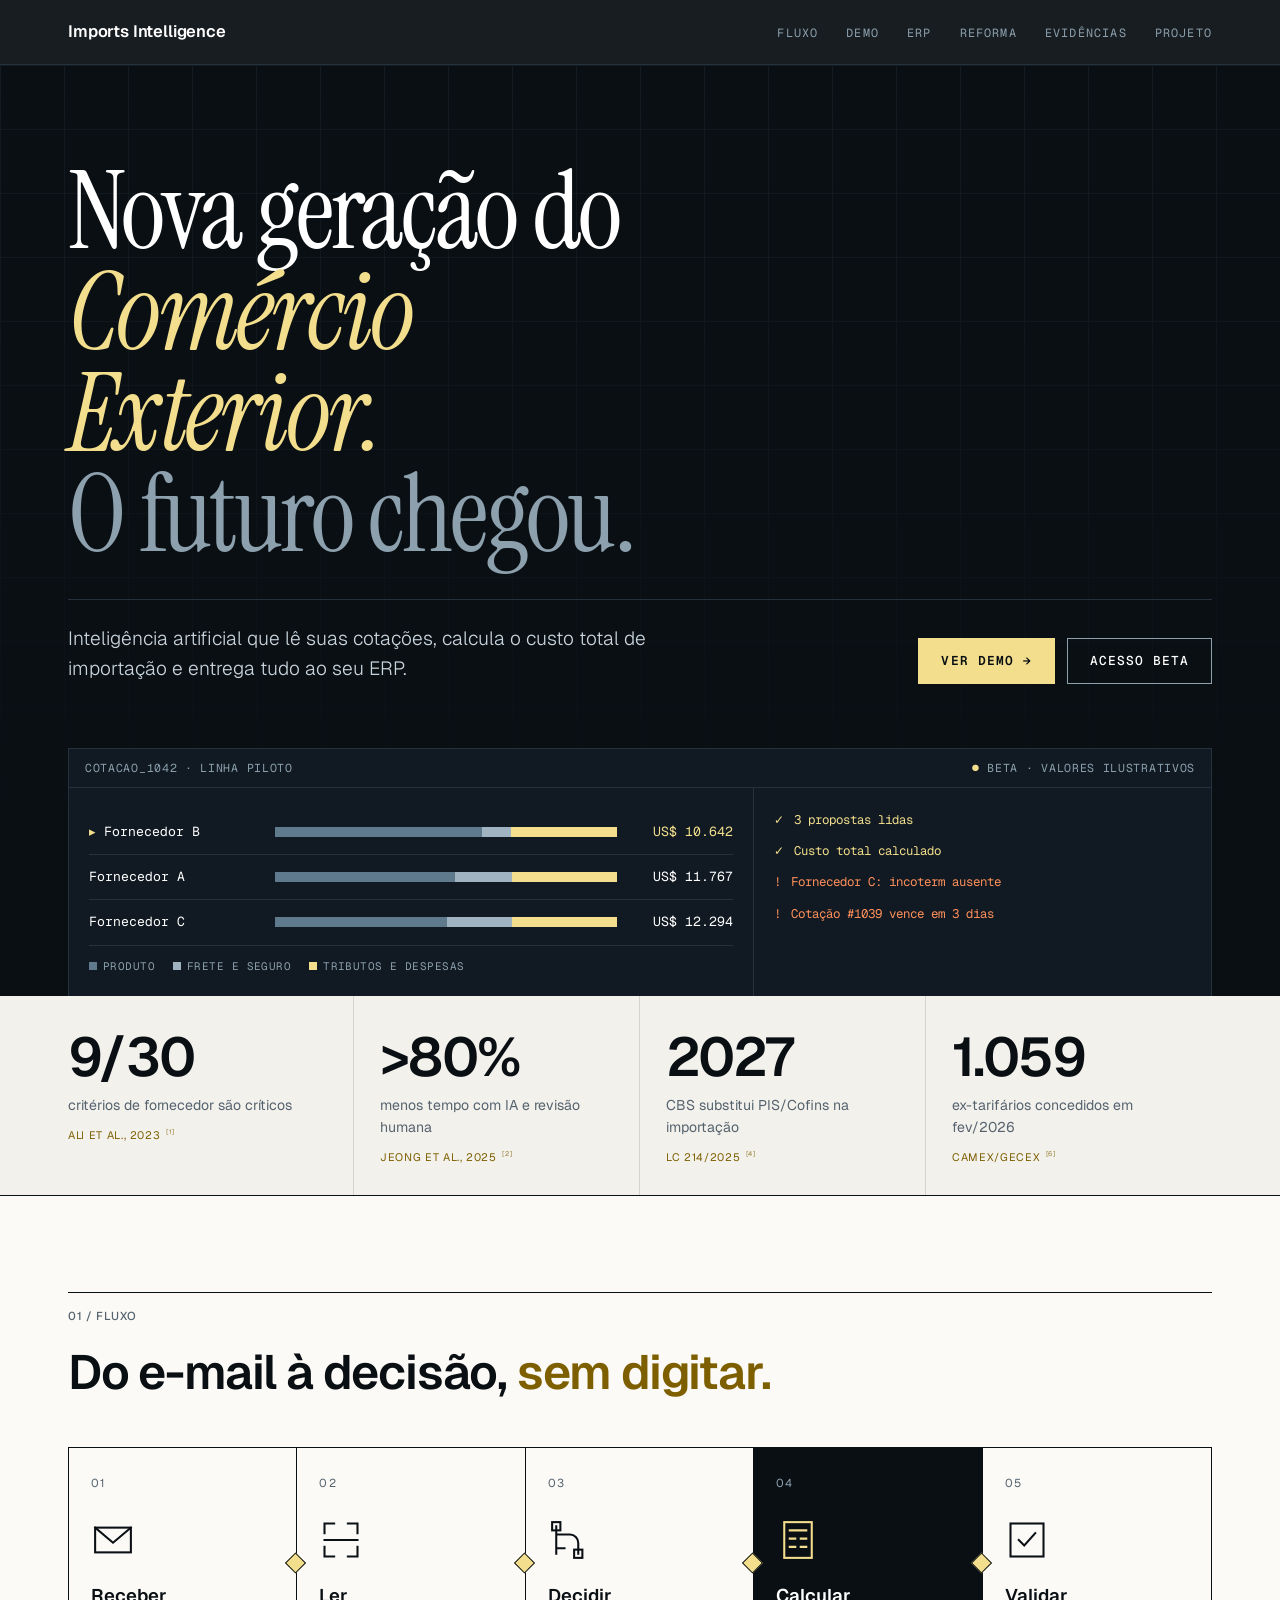
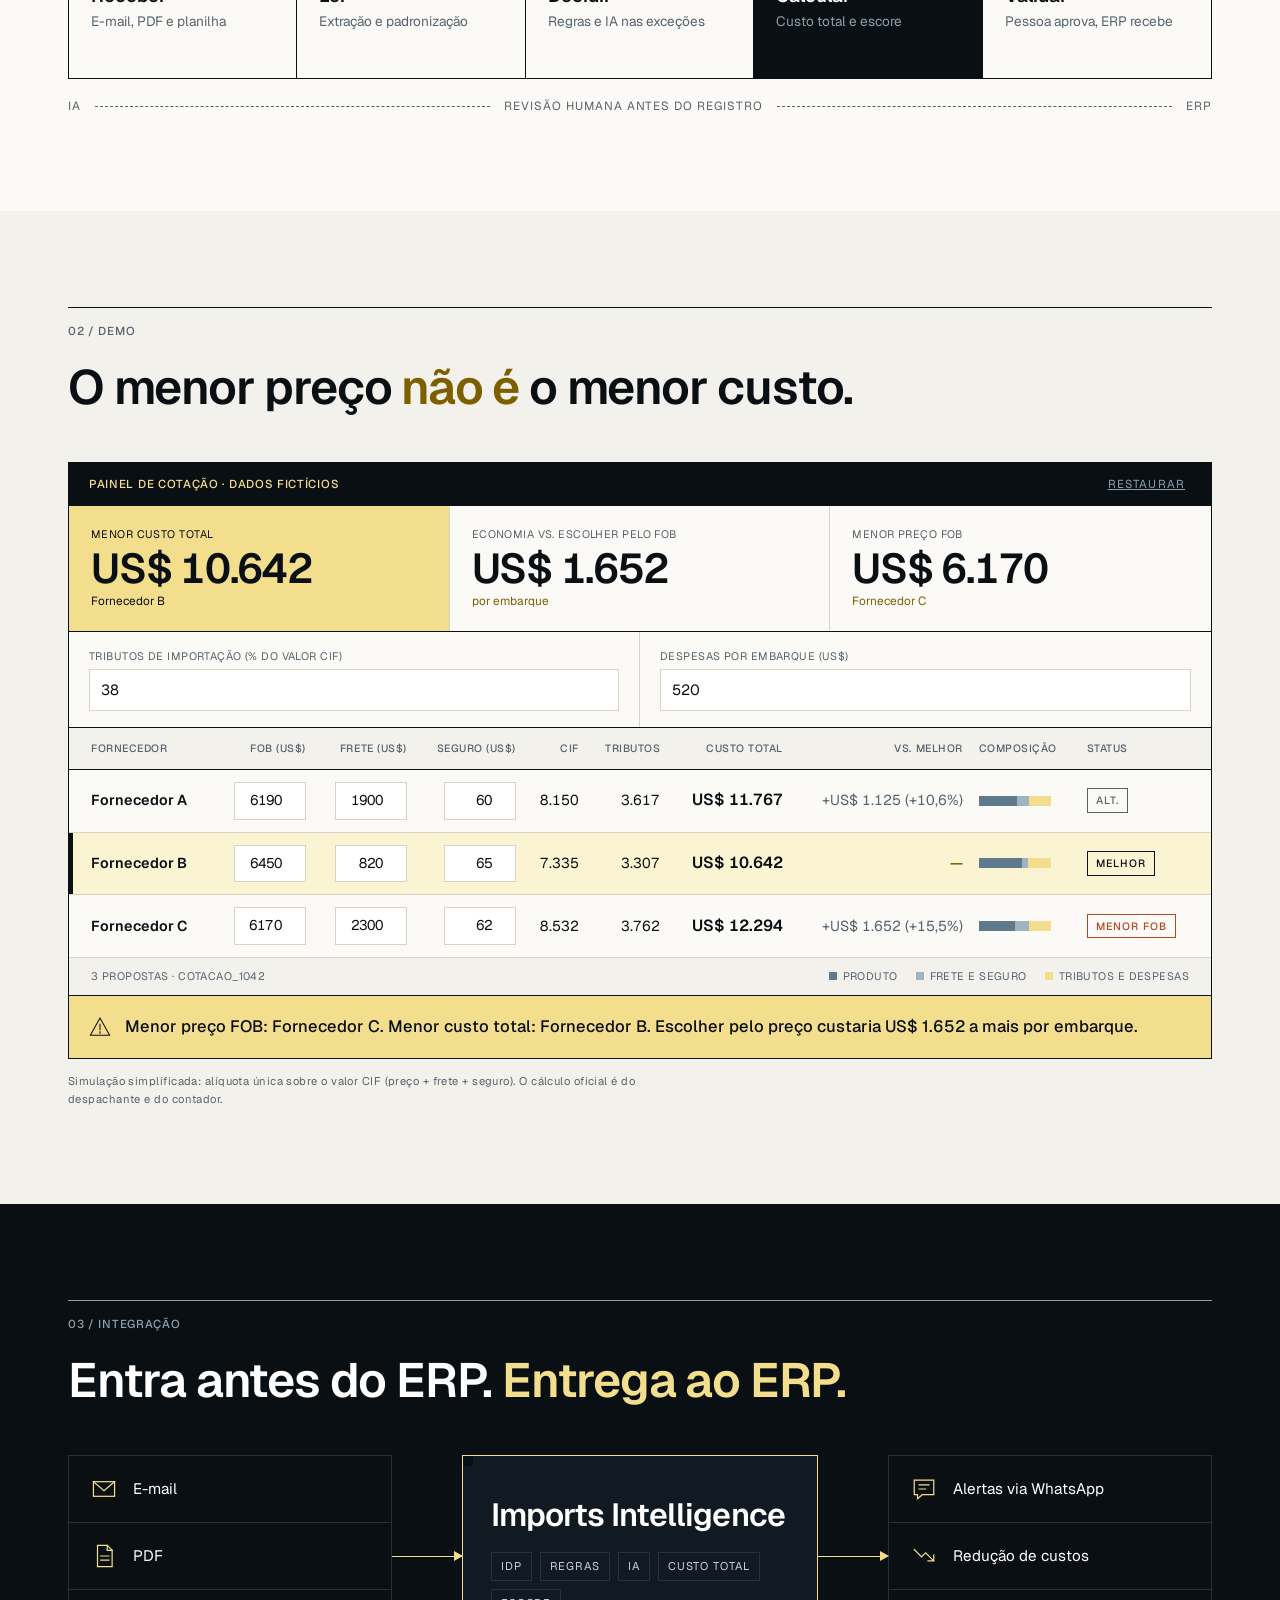
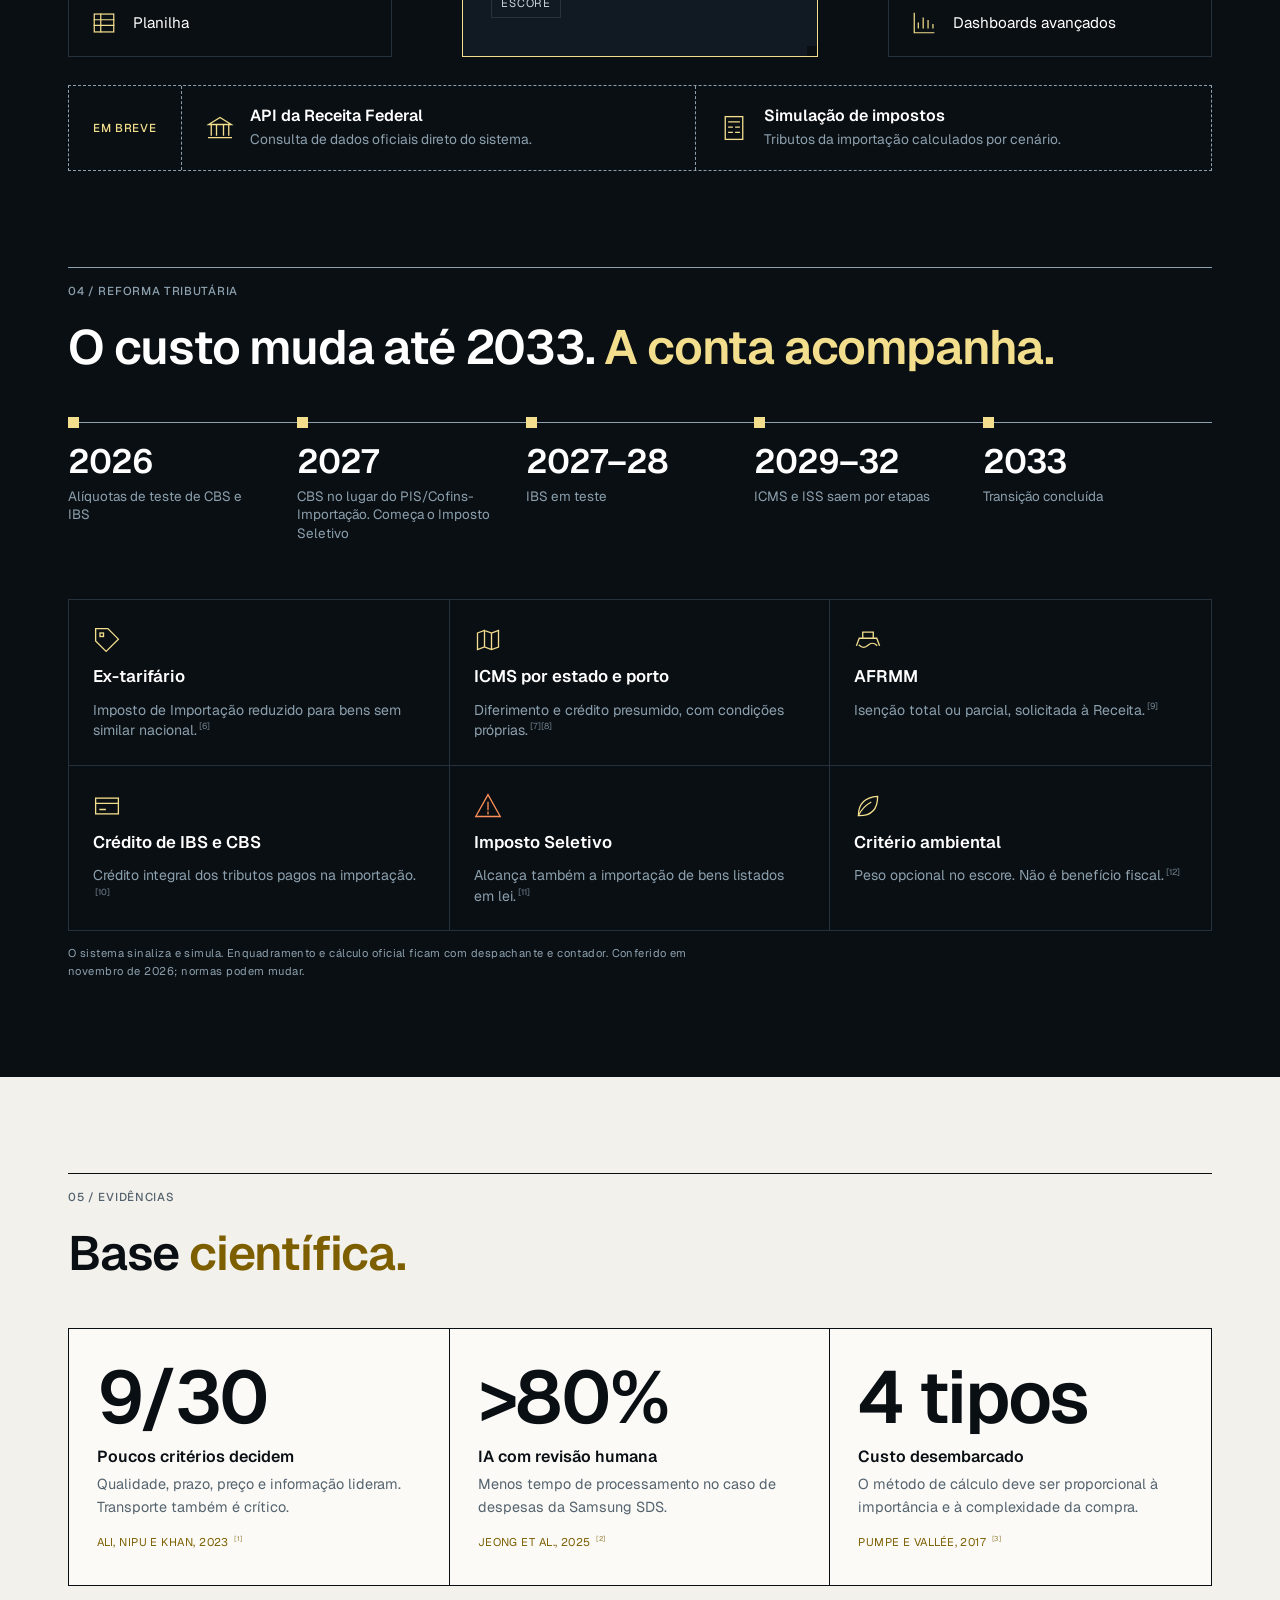
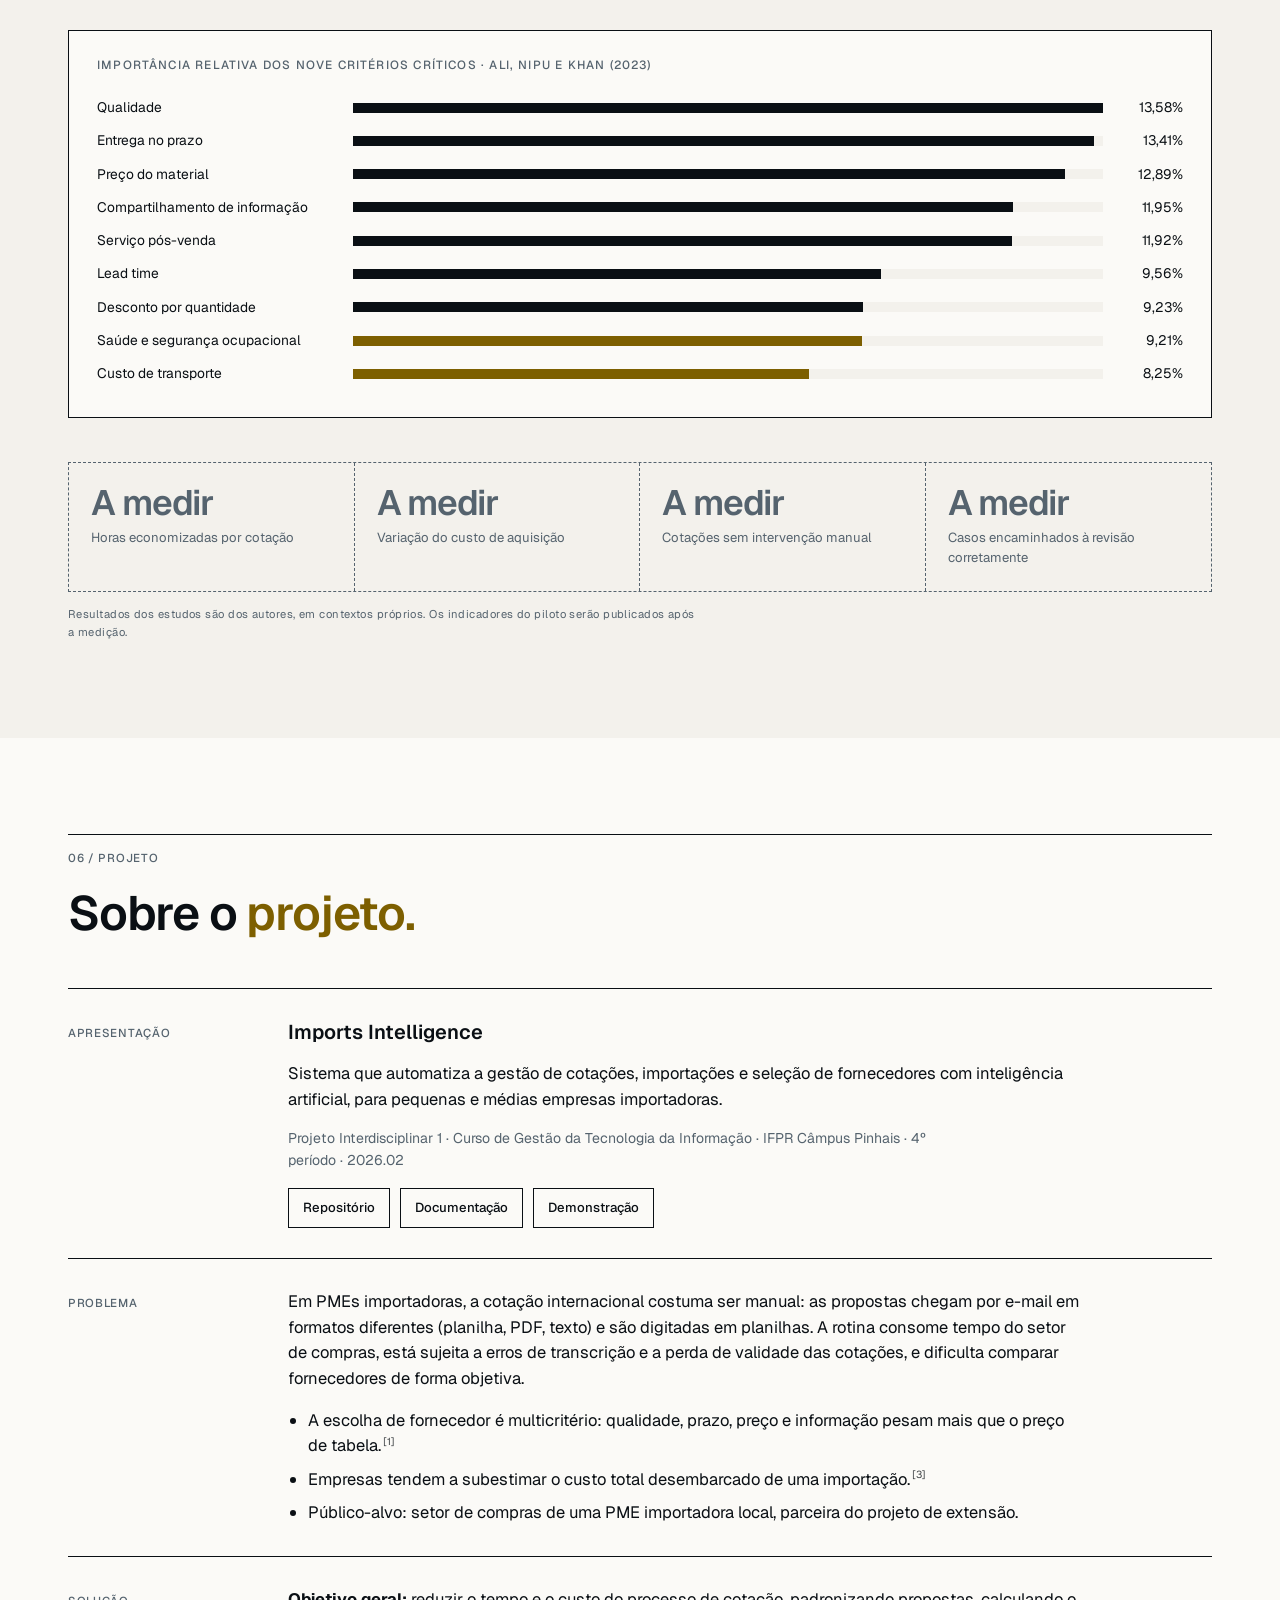
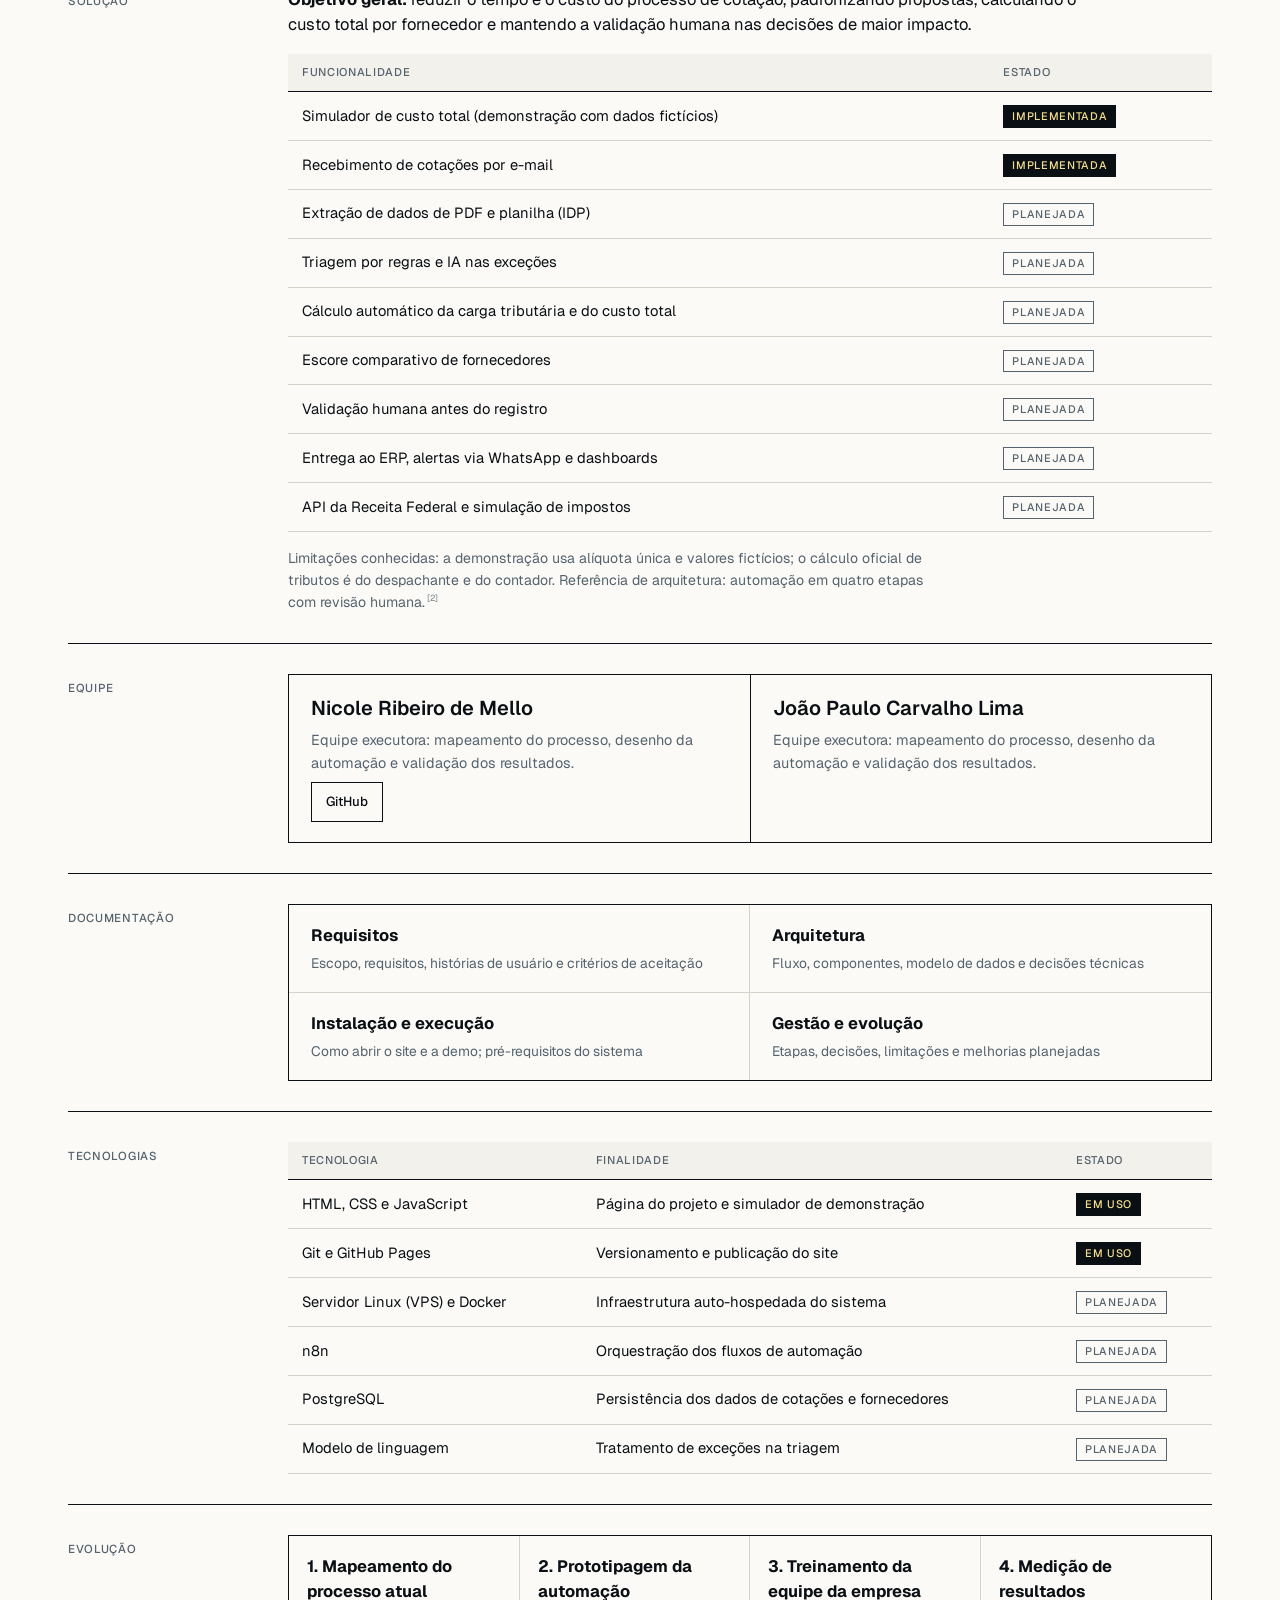
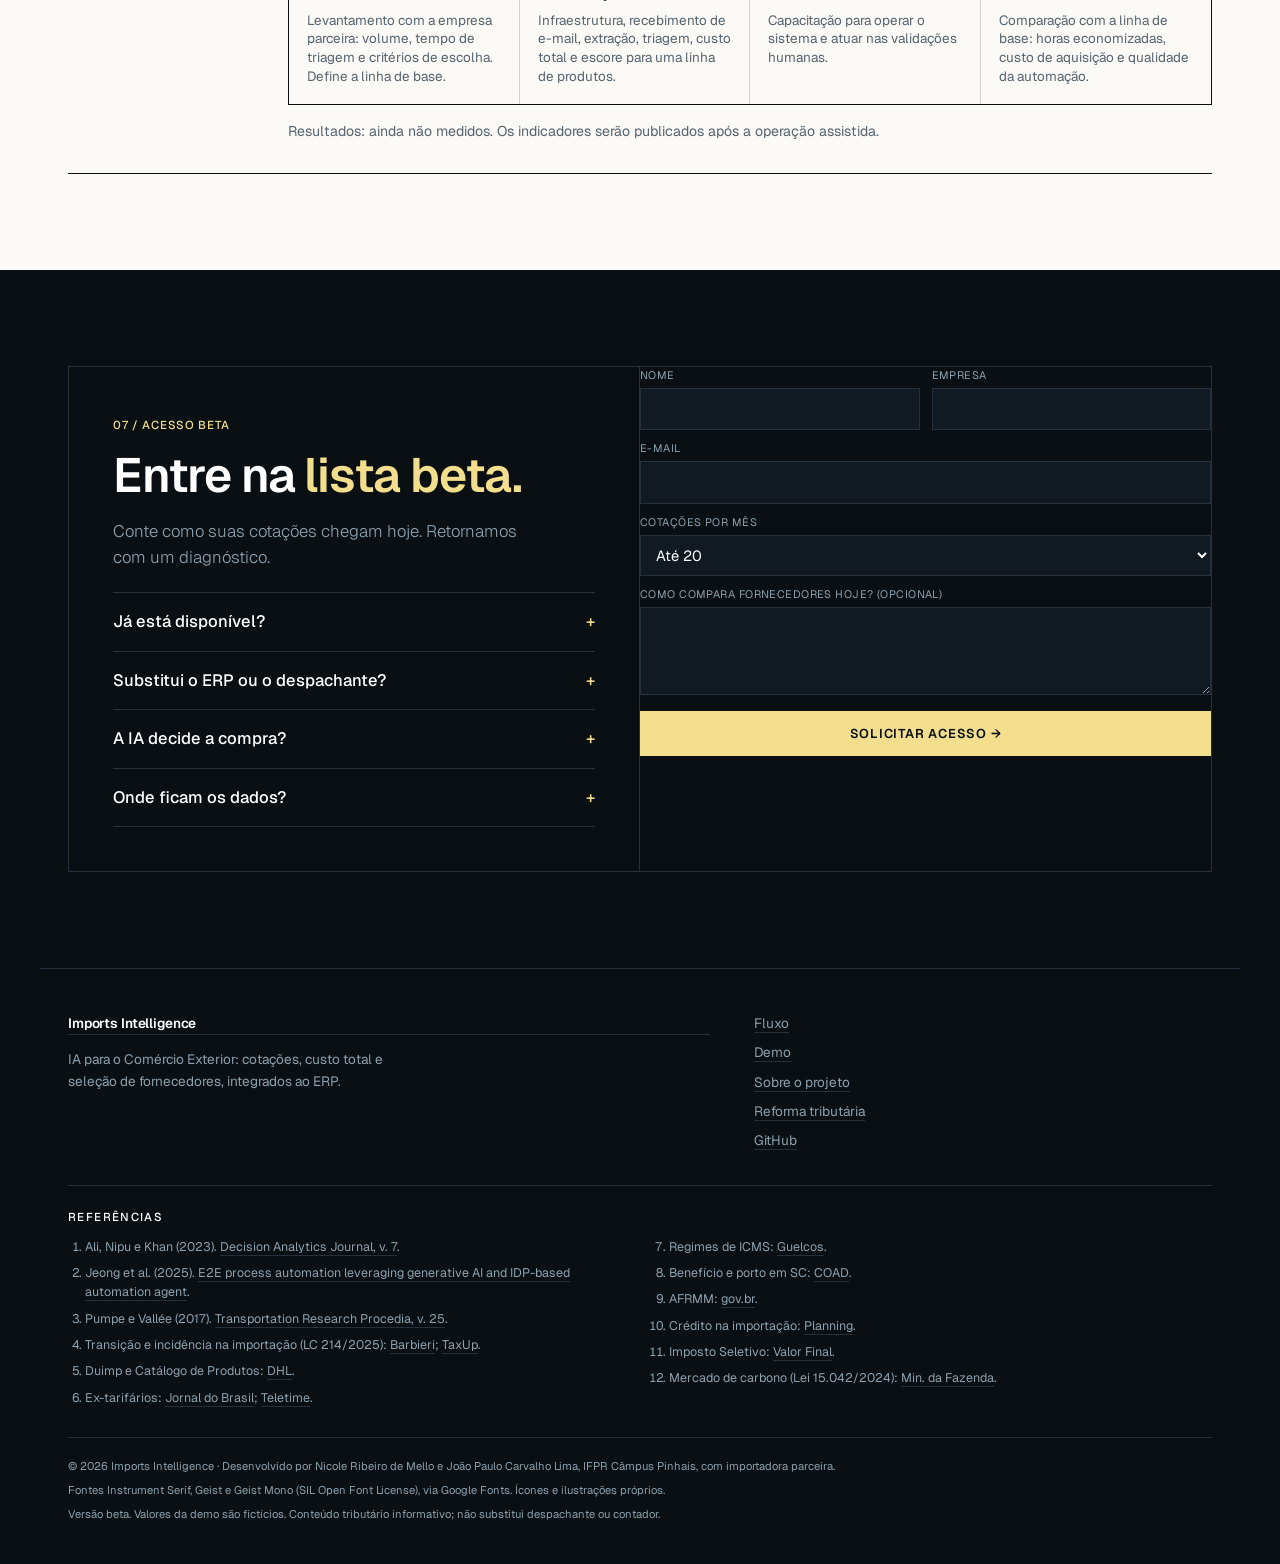
==== commit 90e2d70a: "Add files via upload" ====
--- a/index.html
+++ b/index.html
@@ -259,7 +259,7 @@
           <thead><tr><th scope="col">Funcionalidade</th><th scope="col">Estado</th></tr></thead>
           <tbody>
             <tr><td>Simulador de custo total (demonstração com dados fictícios)</td><td><span class="st i">Implementada</span></td></tr>
-            <tr><td>Recebimento de cotações por e-mail</td><td><span class="st p">Planejada</span></td></tr>
+            <tr><td>Recebimento de cotações por e-mail</td><td><span class="st i">Implementada</span></td></tr>
             <tr><td>Extração de dados de PDF e planilha (IDP)</td><td><span class="st p">Planejada</span></td></tr>
             <tr><td>Triagem por regras e IA nas exceções</td><td><span class="st p">Planejada</span></td></tr>
             <tr><td>Cálculo automático da carga tributária e do custo total</td><td><span class="st p">Planejada</span></td></tr>
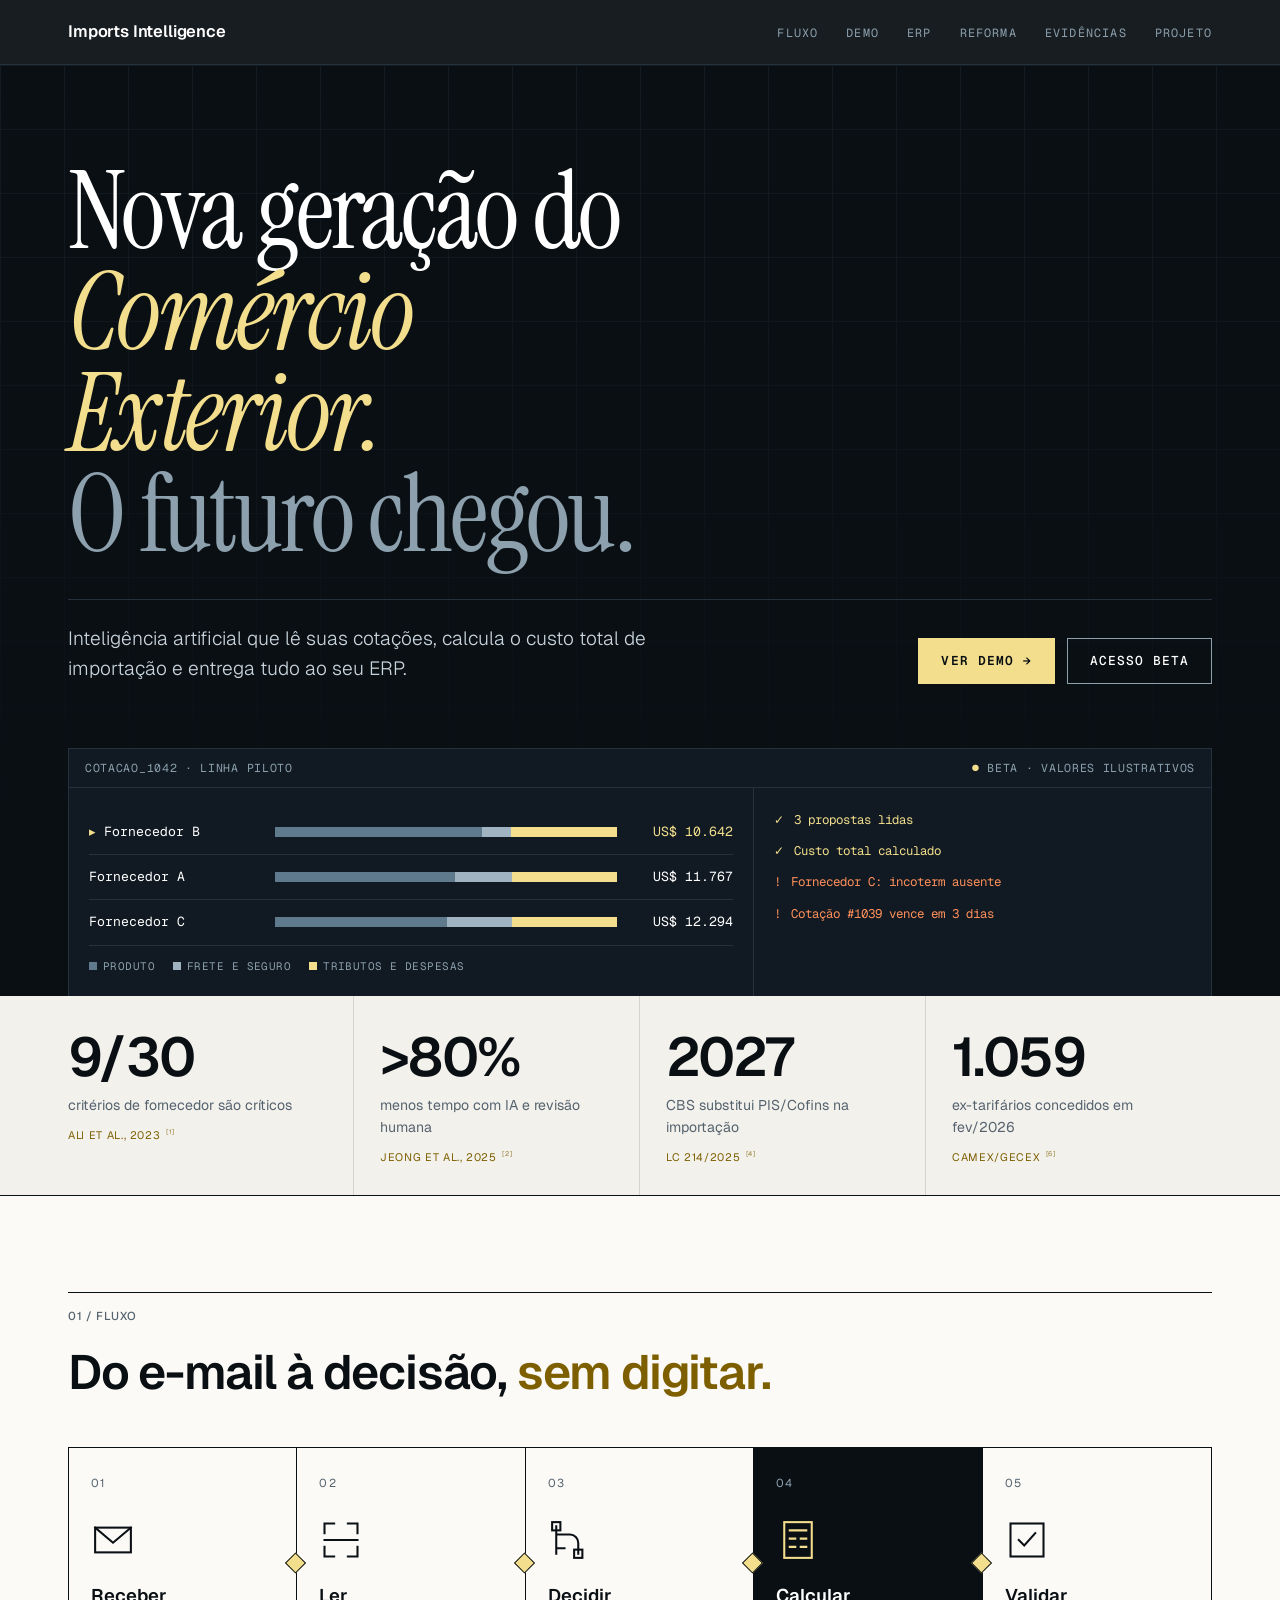
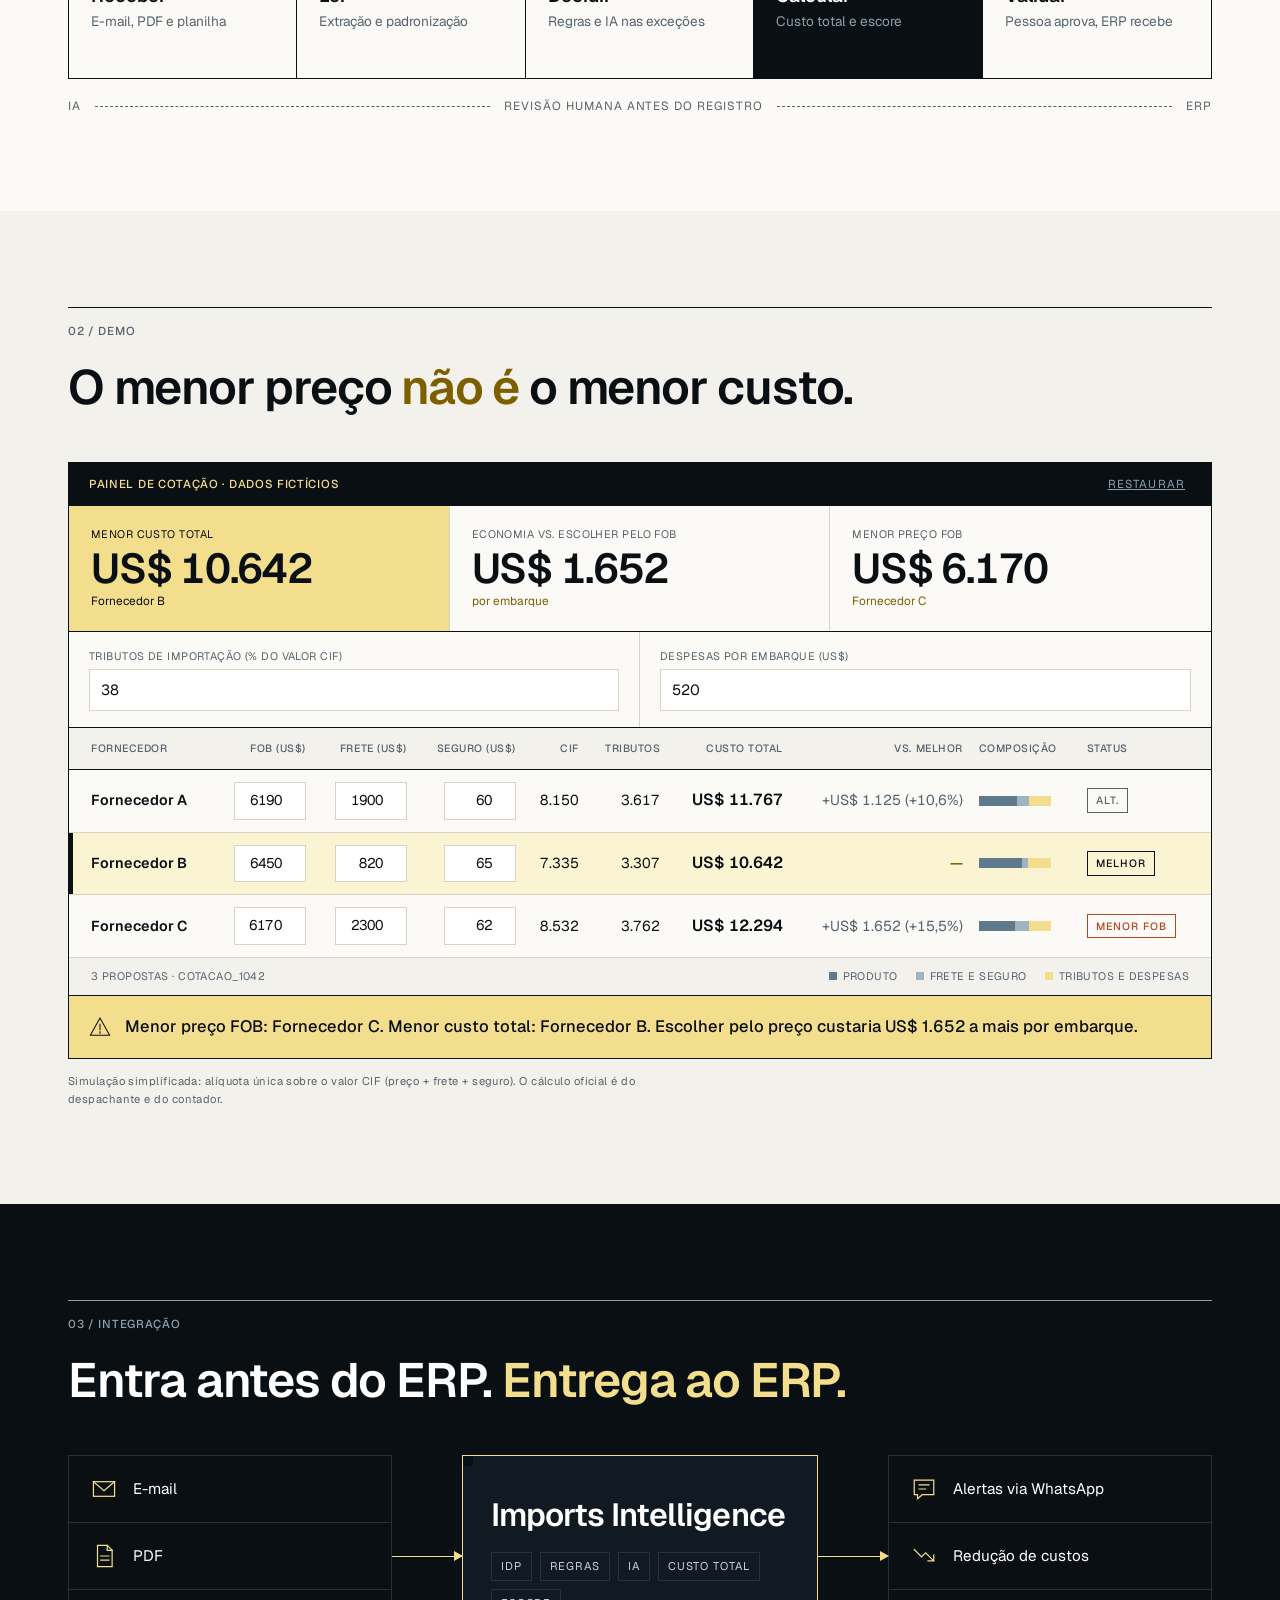
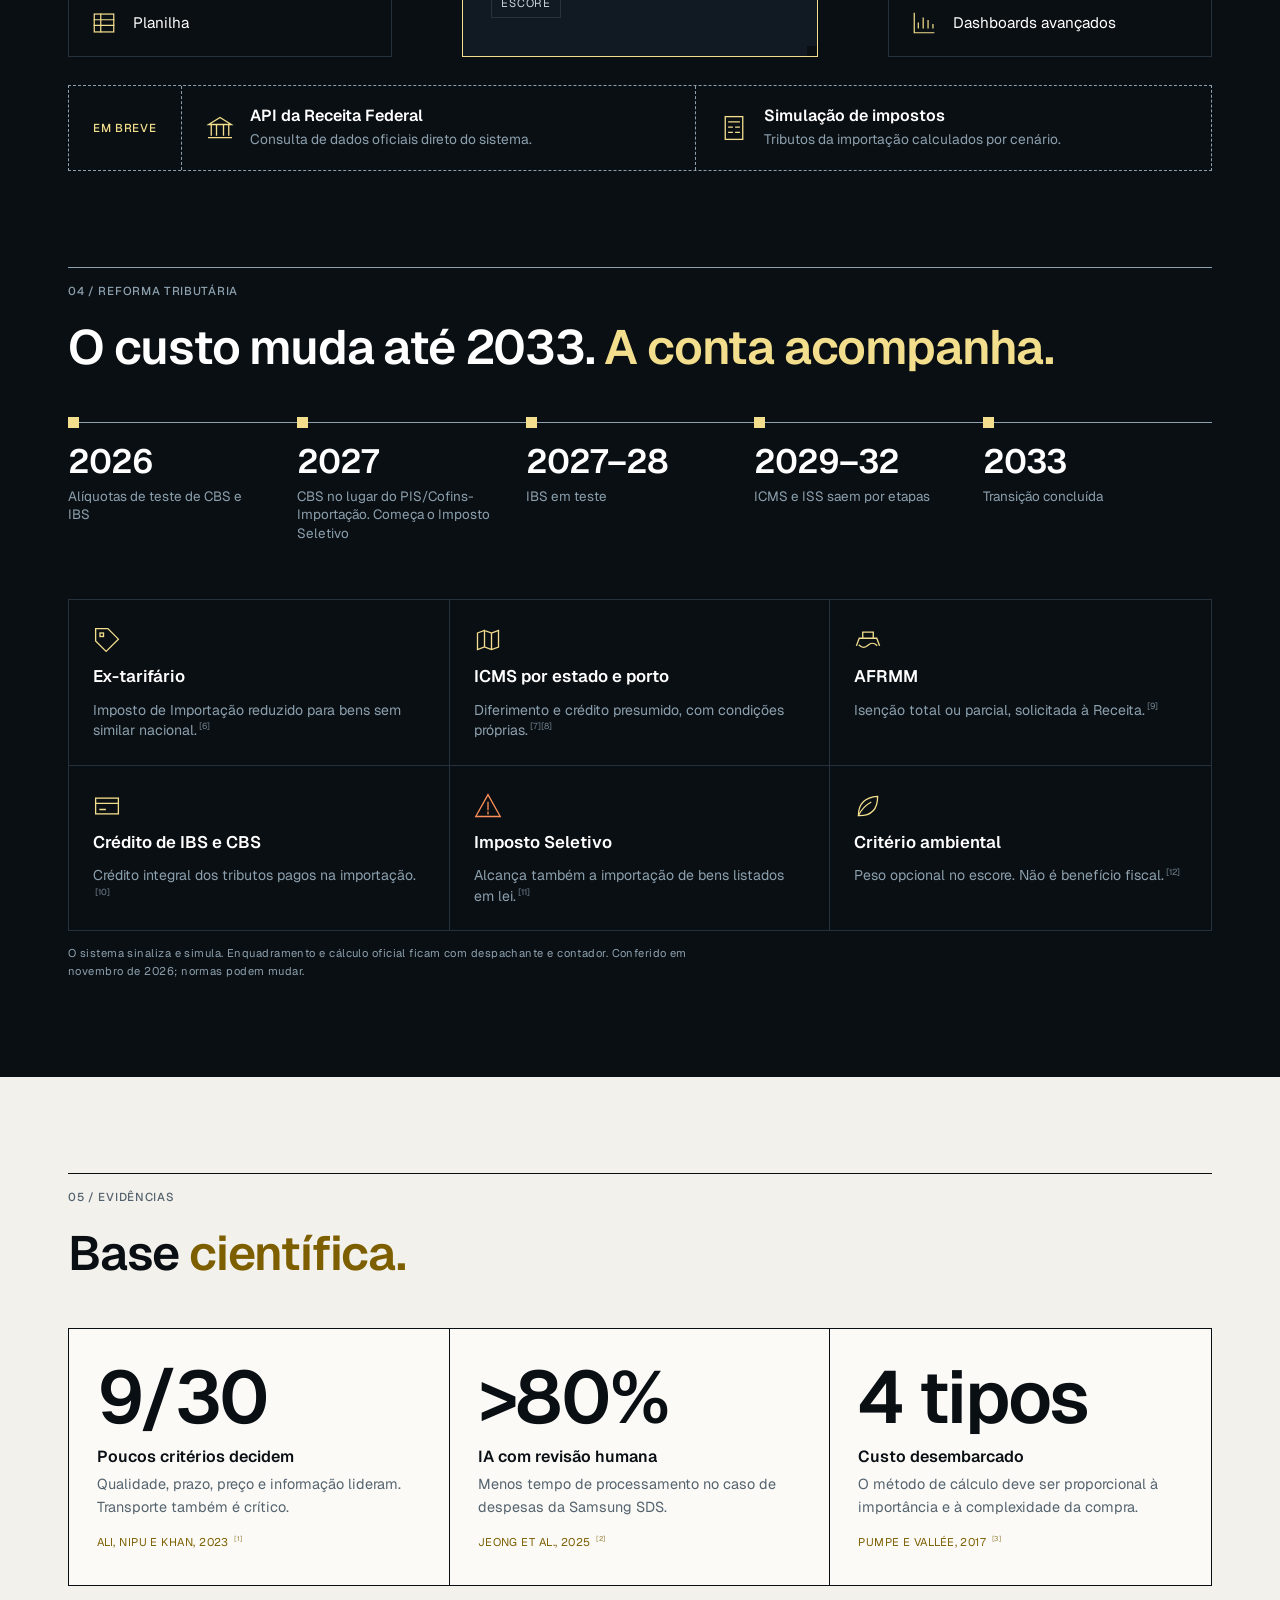
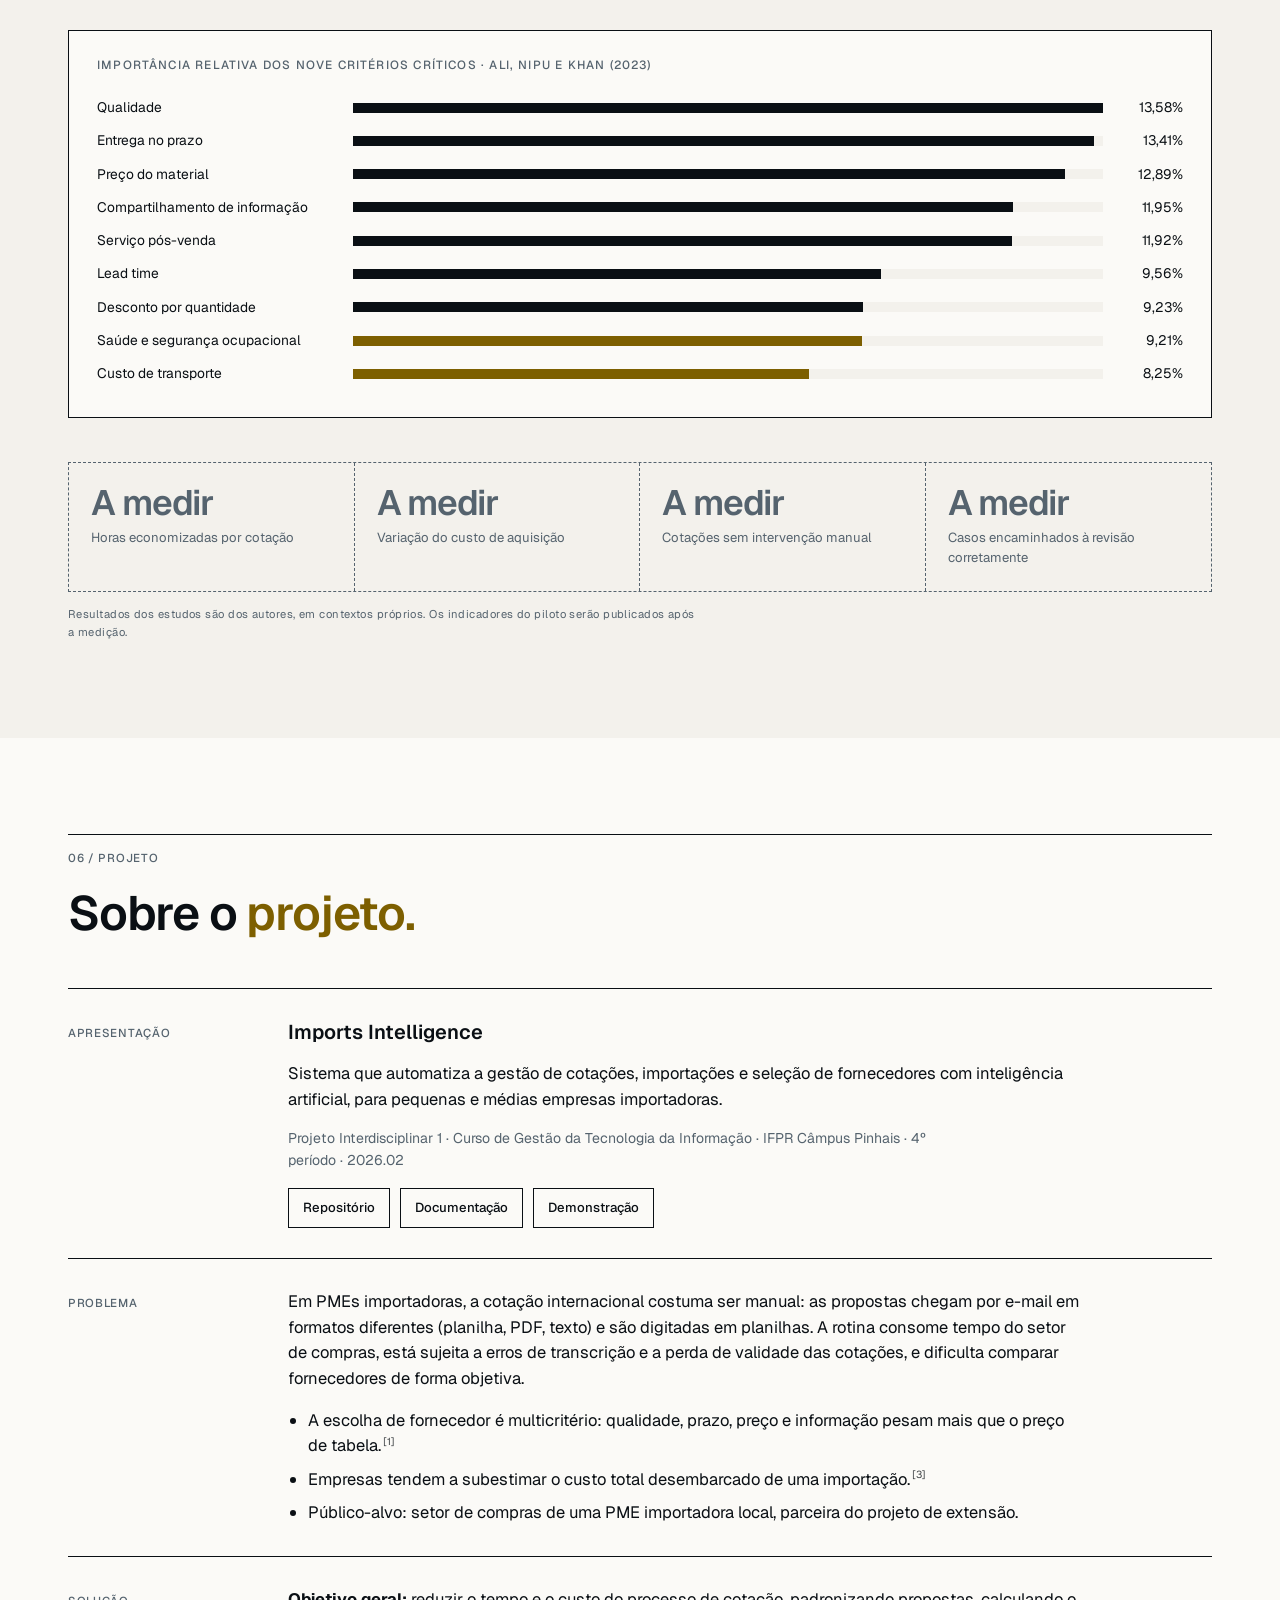
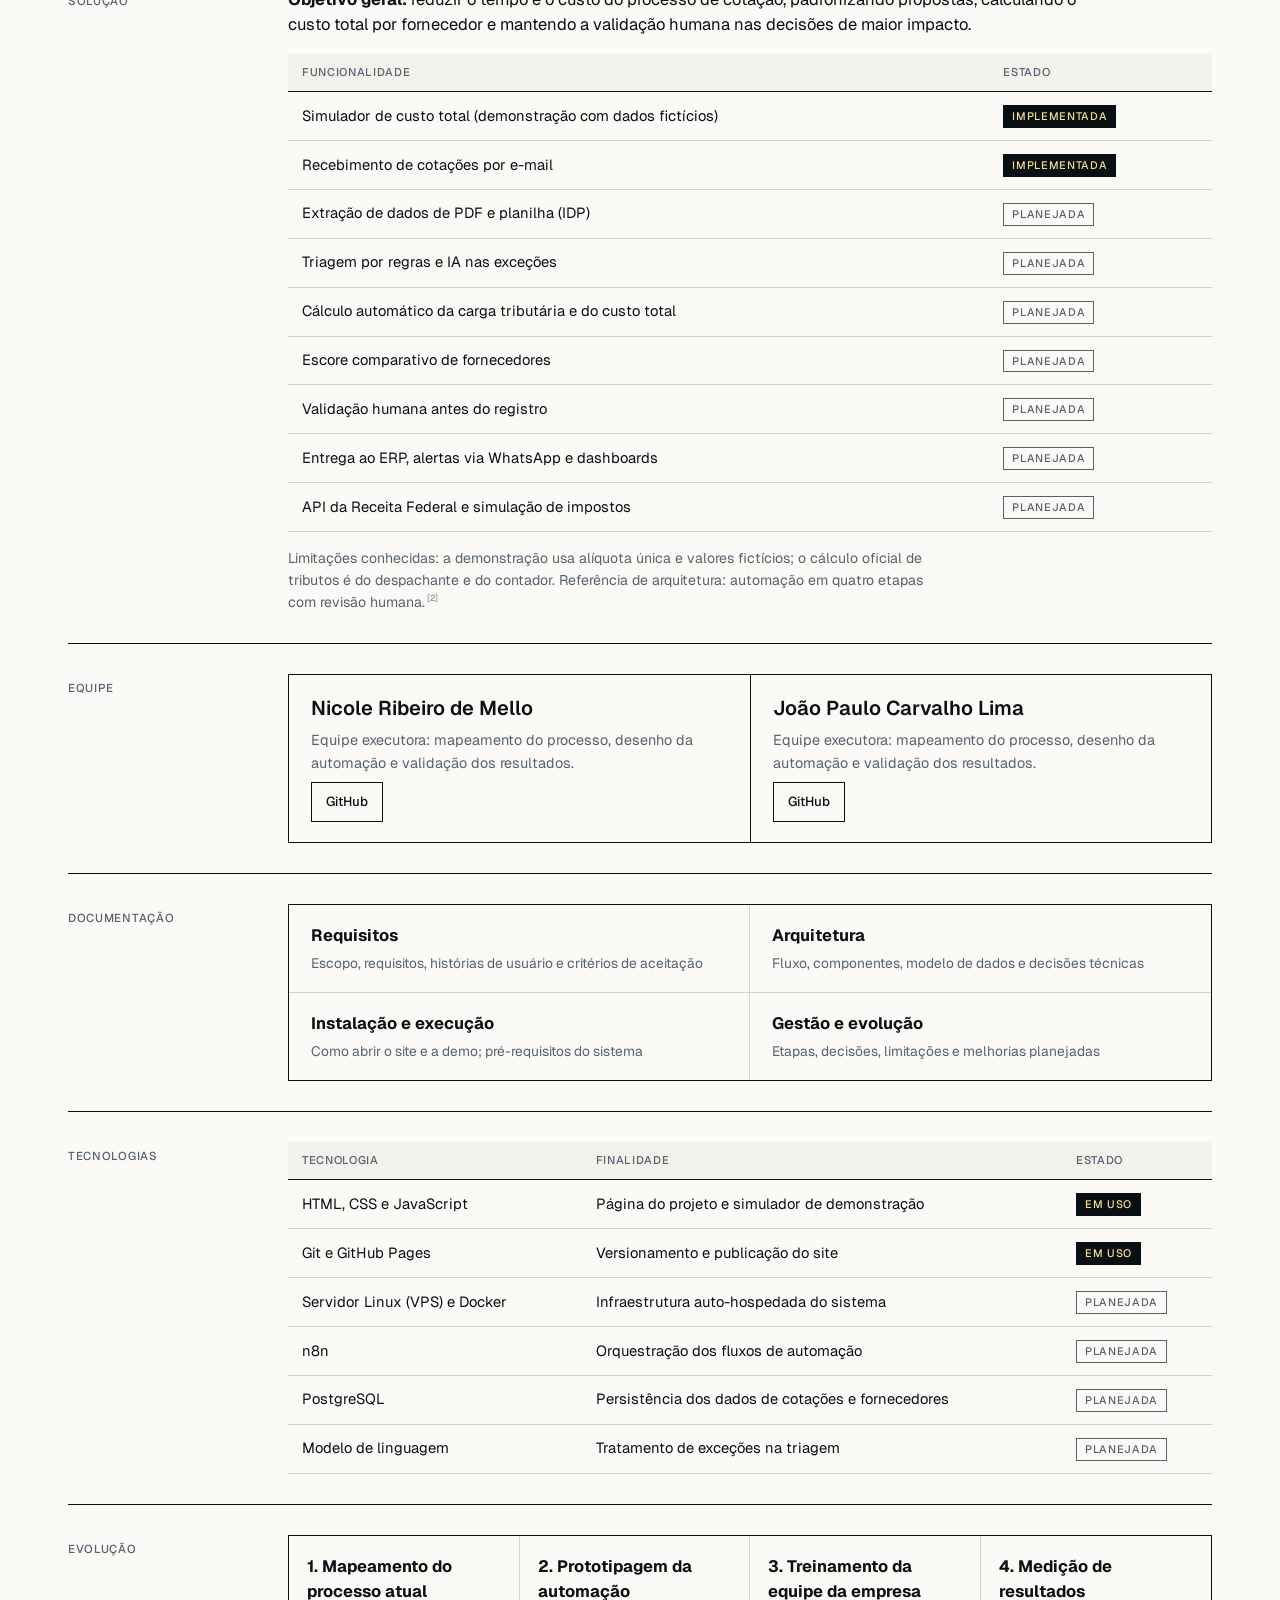
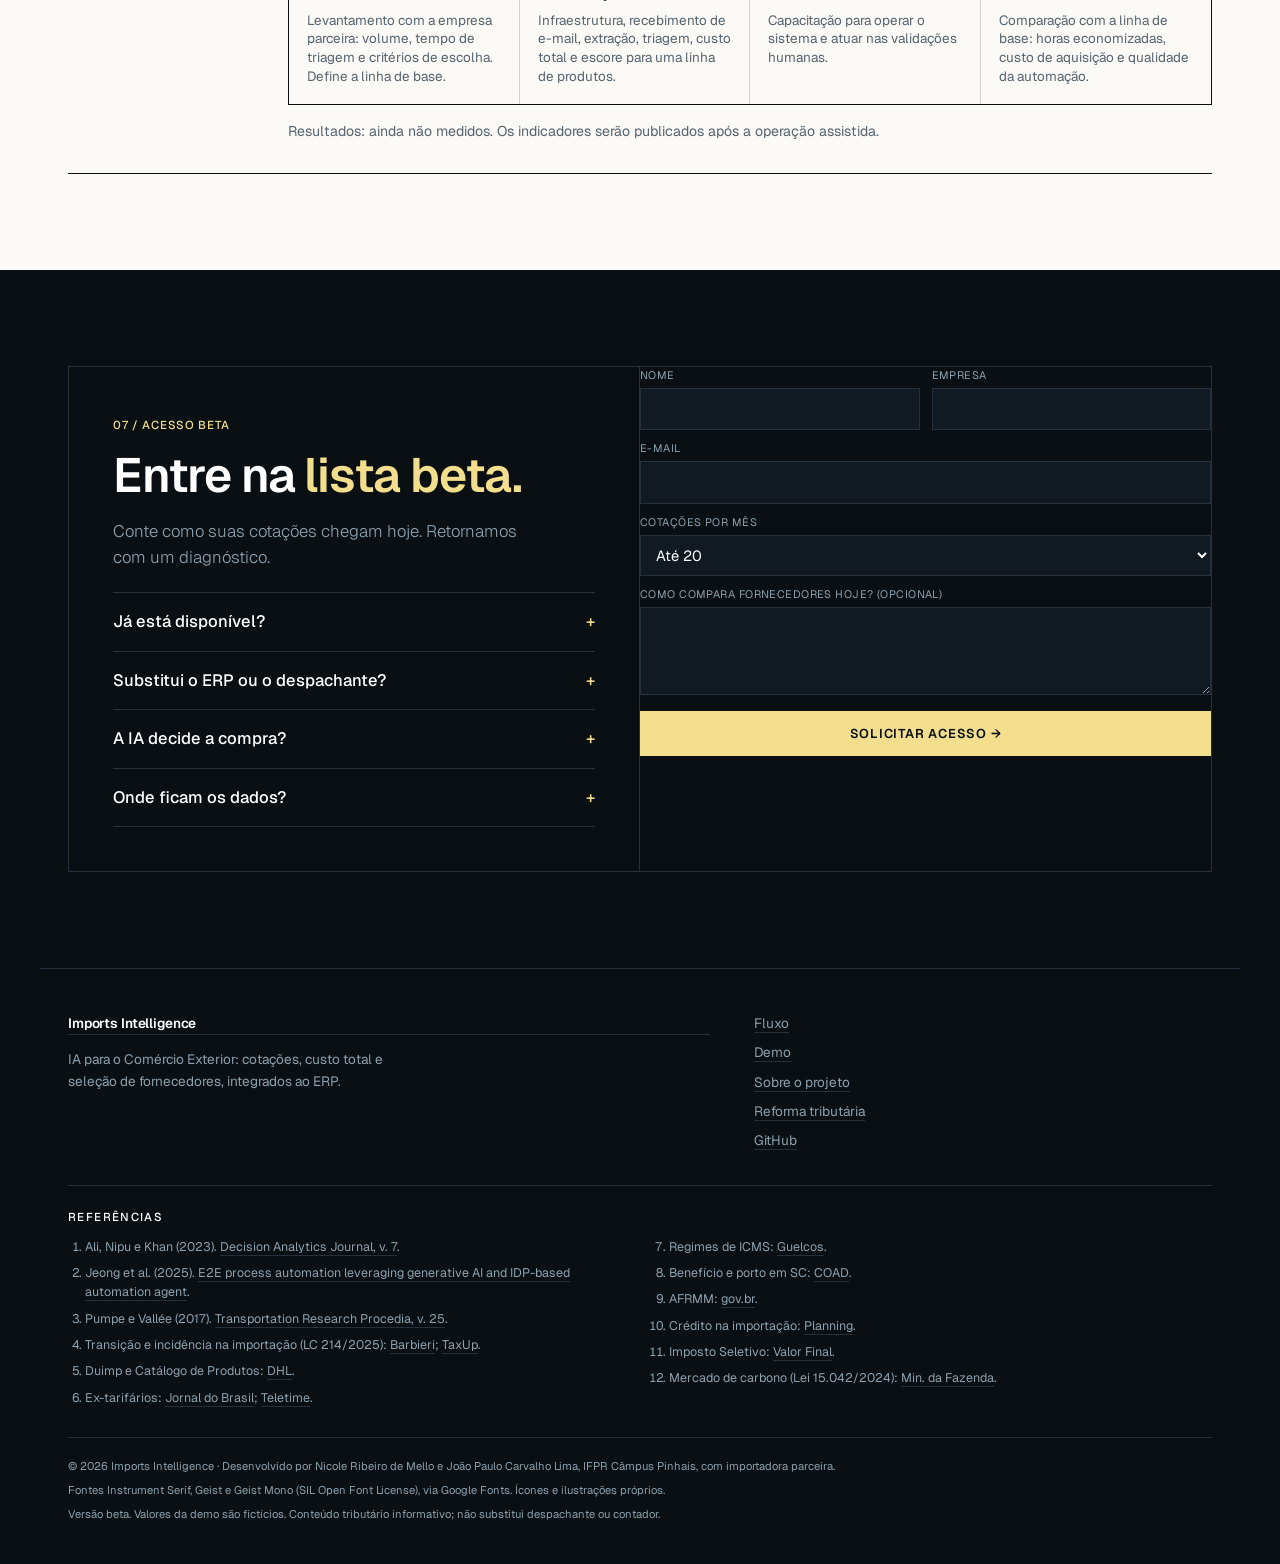
==== commit 70399208: "Add files via upload" ====
--- a/index.html
+++ b/index.html
@@ -234,7 +234,7 @@
         <h3>Imports Intelligence</h3>
         <p>Sistema que automatiza a gestão de cotações, importações e seleção de fornecedores com inteligência artificial, para pequenas e médias empresas importadoras.</p>
         <p class="meta">Projeto Interdisciplinar 1 · Curso de Gestão da Tecnologia da Informação · IFPR Câmpus Pinhais · 4º período · 2026.02</p>
-        <div class="links"><a href="https://github.com/elloNicole/ProcurementAIPage">Repositório</a><a href="https://github.com/elloNicole/ProcurementAIPage/tree/main/docs">Documentação</a><a href="#demo">Demonstração</a></div>
+        <div class="links"><a href="https://github.com/elloNicole/ProcuramentIntelligence">Repositório</a><a href="https://github.com/elloNicole/ProcuramentIntelligence/tree/main/docs">Documentação</a><a href="#demo">Demonstração</a></div>
       </div>
     </div>
 
@@ -278,7 +278,7 @@
       <div class="pc">
         <div class="team">
           <div><h3>Nicole Ribeiro de Mello</h3><p>Equipe executora: mapeamento do processo, desenho da automação e validação dos resultados.</p><a href="https://github.com/elloNicole">GitHub</a></div>
-          <div><h3>João Paulo Carvalho Lima</h3><p>Equipe executora: mapeamento do processo, desenho da automação e validação dos resultados.</p></div>
+          <div><h3>João Paulo Carvalho Lima</h3><p>Equipe executora: mapeamento do processo, desenho da automação e validação dos resultados.</p><a href="https://github.com/oaklime">GitHub</a></div>
         </div>
       </div>
     </div>
@@ -287,10 +287,10 @@
       <div class="pl"><span class="tag">Documentação</span></div>
       <div class="pc">
         <div class="docs">
-          <a href="https://github.com/elloNicole/ProcurementAIPage/blob/main/docs/requisitos.md"><b>Requisitos</b><span>Escopo, requisitos, histórias de usuário e critérios de aceitação</span></a>
-          <a href="https://github.com/elloNicole/ProcurementAIPage/blob/main/docs/arquitetura.md"><b>Arquitetura</b><span>Fluxo, componentes, modelo de dados e decisões técnicas</span></a>
-          <a href="https://github.com/elloNicole/ProcurementAIPage/blob/main/docs/instalacao.md"><b>Instalação e execução</b><span>Como abrir o site e a demo; pré-requisitos do sistema</span></a>
-          <a href="https://github.com/elloNicole/ProcurementAIPage/blob/main/docs/cronograma.md"><b>Gestão e evolução</b><span>Etapas, decisões, limitações e melhorias planejadas</span></a>
+          <a href="https://github.com/elloNicole/ProcuramentIntelligence/blob/main/docs/requisitos.md"><b>Requisitos</b><span>Escopo, requisitos, histórias de usuário e critérios de aceitação</span></a>
+          <a href="https://github.com/elloNicole/ProcuramentIntelligence/blob/main/docs/arquitetura.md"><b>Arquitetura</b><span>Fluxo, componentes, modelo de dados e decisões técnicas</span></a>
+          <a href="https://github.com/elloNicole/ProcuramentIntelligence/blob/main/docs/instalacao.md"><b>Instalação e execução</b><span>Como abrir o site e a demo; pré-requisitos do sistema</span></a>
+          <a href="https://github.com/elloNicole/ProcuramentIntelligence/blob/main/docs/cronograma.md"><b>Gestão e evolução</b><span>Etapas, decisões, limitações e melhorias planejadas</span></a>
         </div>
       </div>
     </div>
@@ -365,7 +365,7 @@
         <a class="brand" href="#">Imports Intelligence</a>
         <p style="margin-top:14px;max-width:40ch">IA para o Comércio Exterior: cotações, custo total e seleção de fornecedores, integrados ao ERP.</p>
       </div>
-      <ul><li><a href="#fluxo">Fluxo</a></li><li><a href="#demo">Demo</a></li><li><a href="#projeto">Sobre o projeto</a></li><li><a href="#reforma">Reforma tributária</a></li><li><a href="https://github.com/elloNicole/ProcurementAIPage">GitHub</a></li></ul>
+      <ul><li><a href="#fluxo">Fluxo</a></li><li><a href="#demo">Demo</a></li><li><a href="#projeto">Sobre o projeto</a></li><li><a href="#reforma">Reforma tributária</a></li><li><a href="https://github.com/elloNicole/ProcuramentIntelligence">GitHub</a></li></ul>
     </div>
     <div class="refs">
       <h3>Referências</h3>
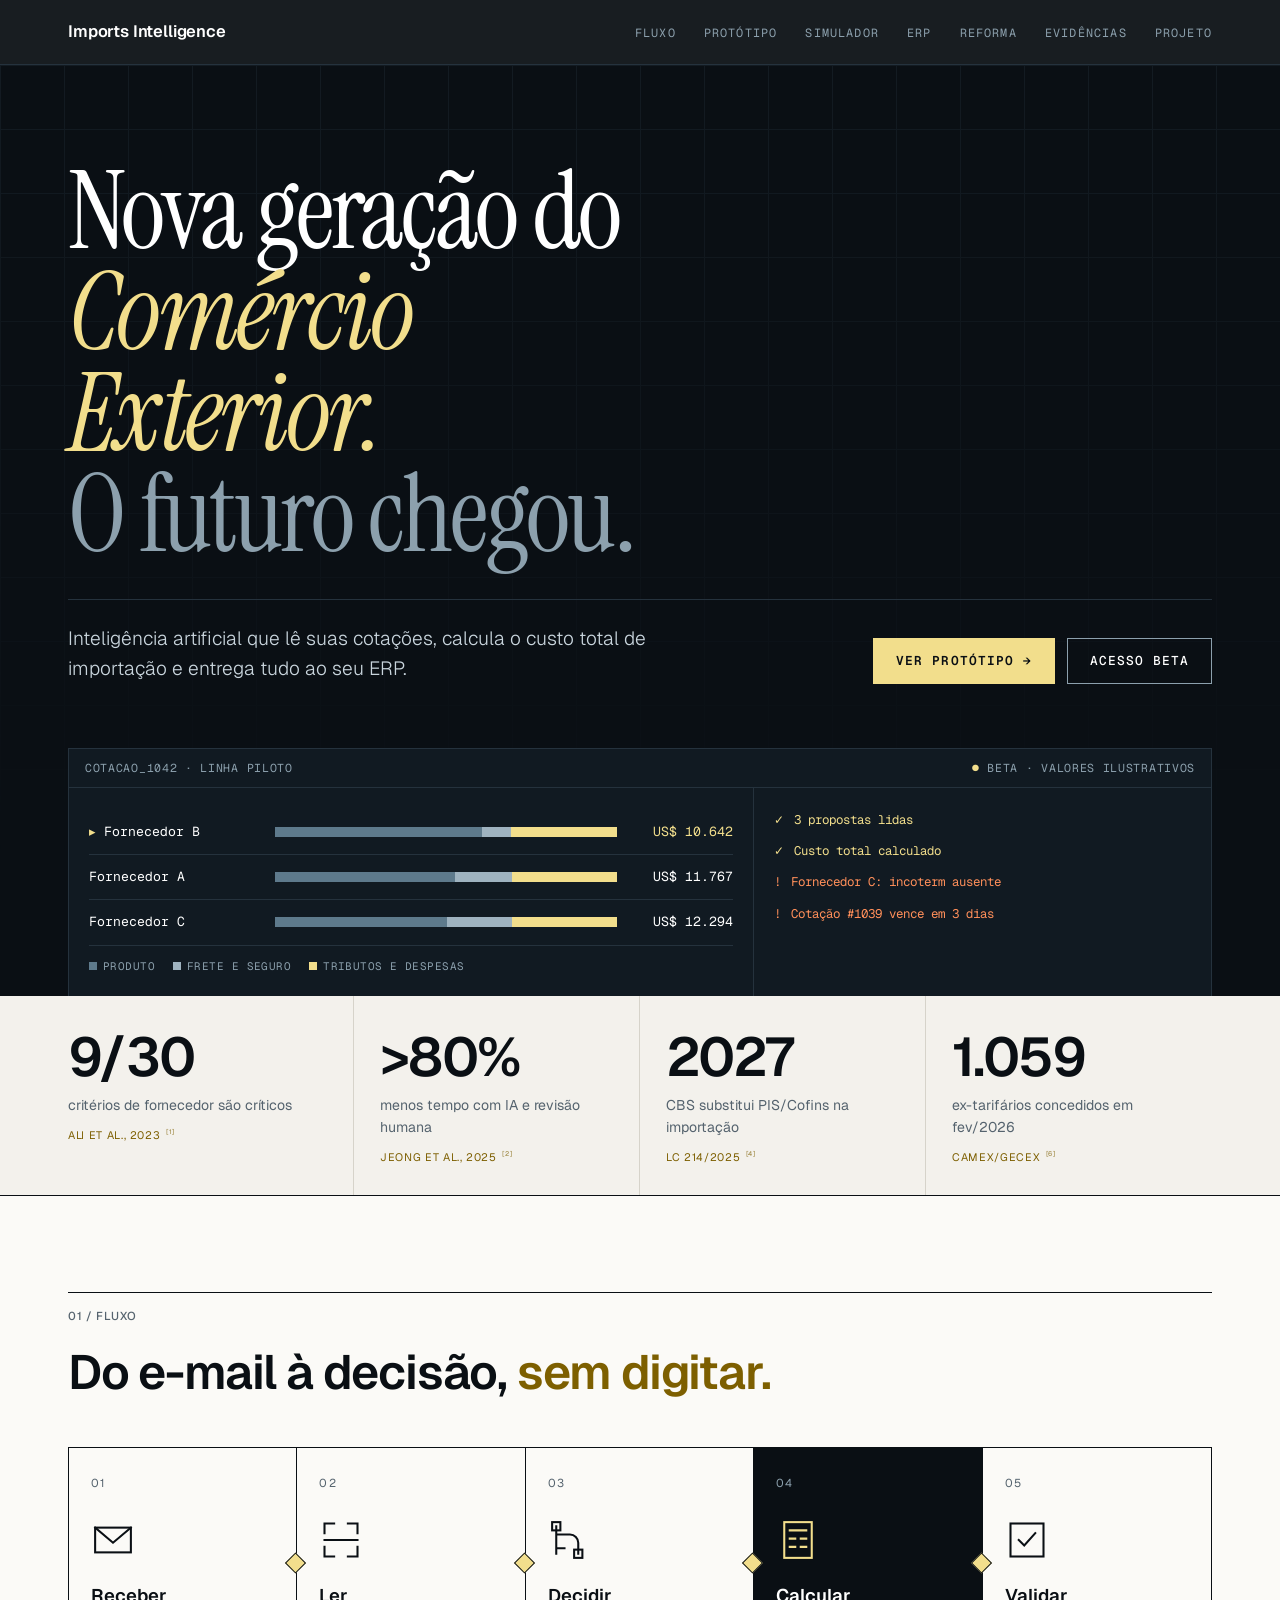
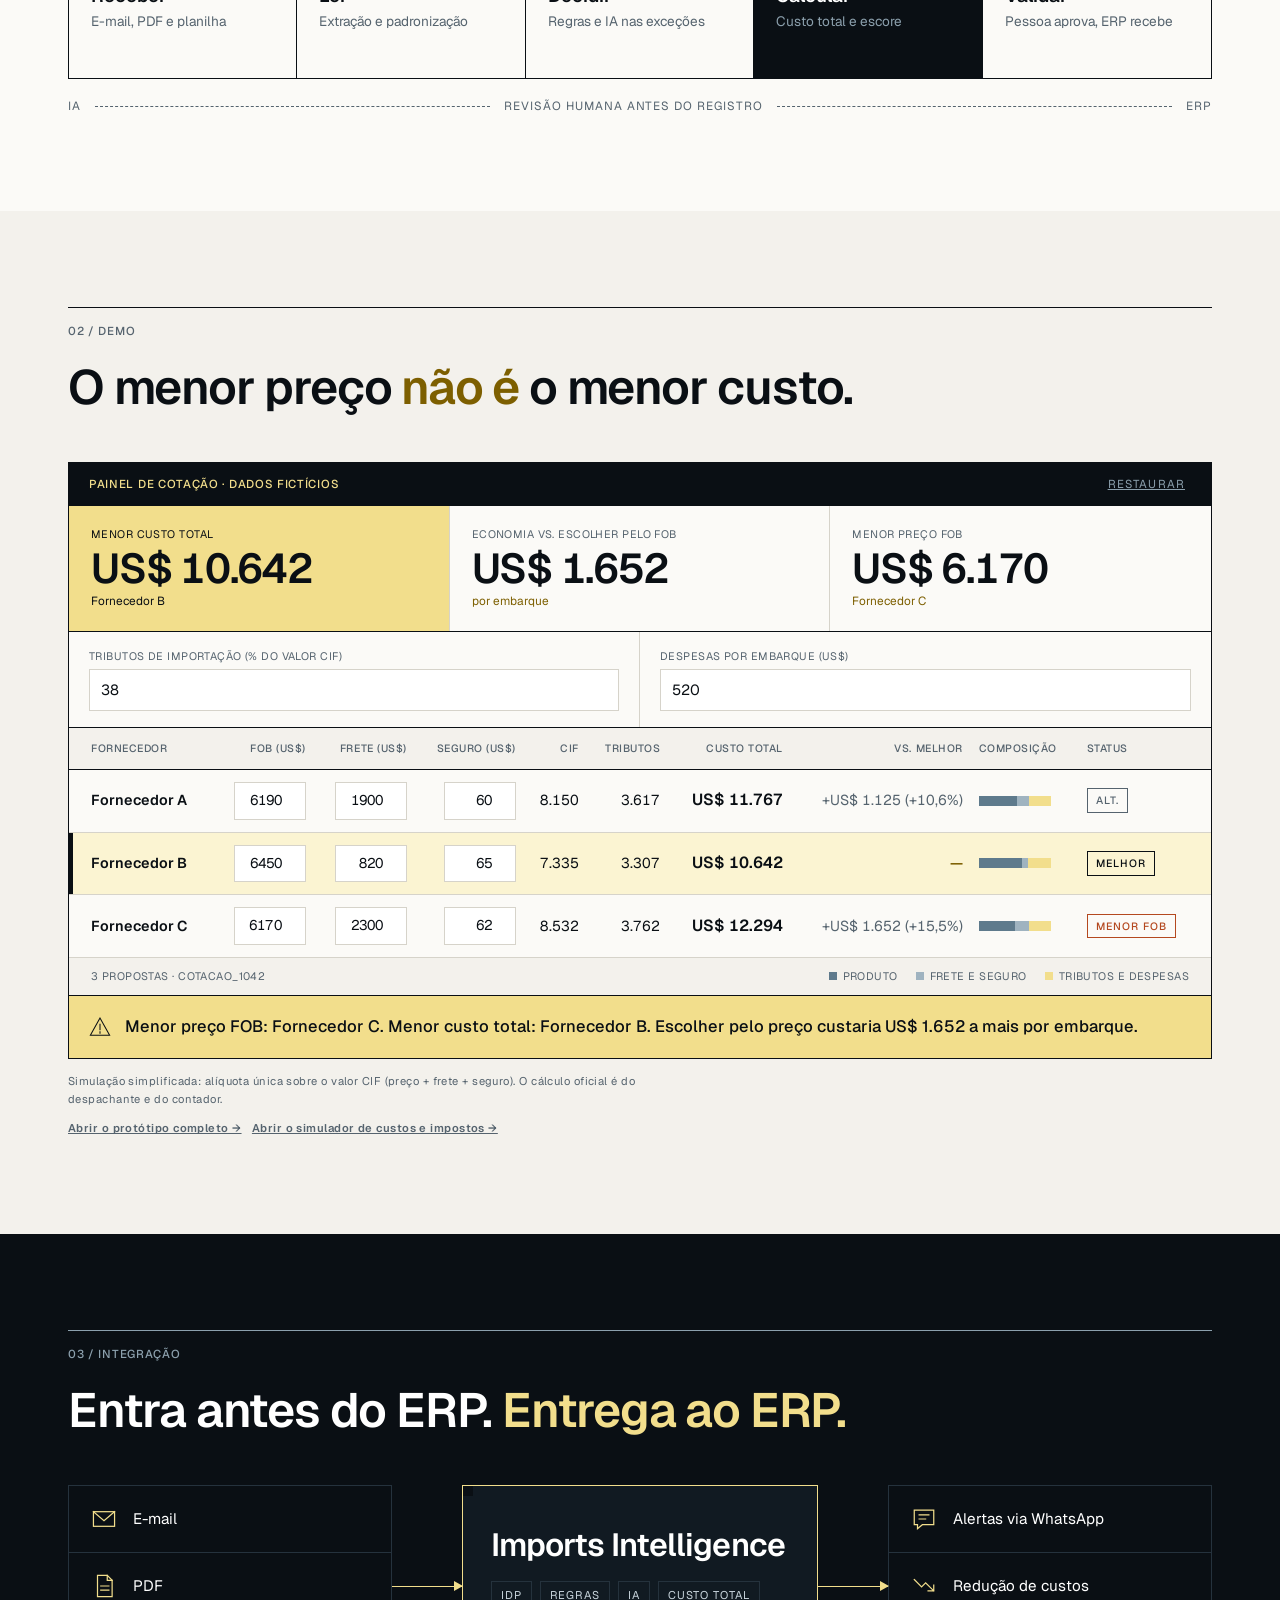
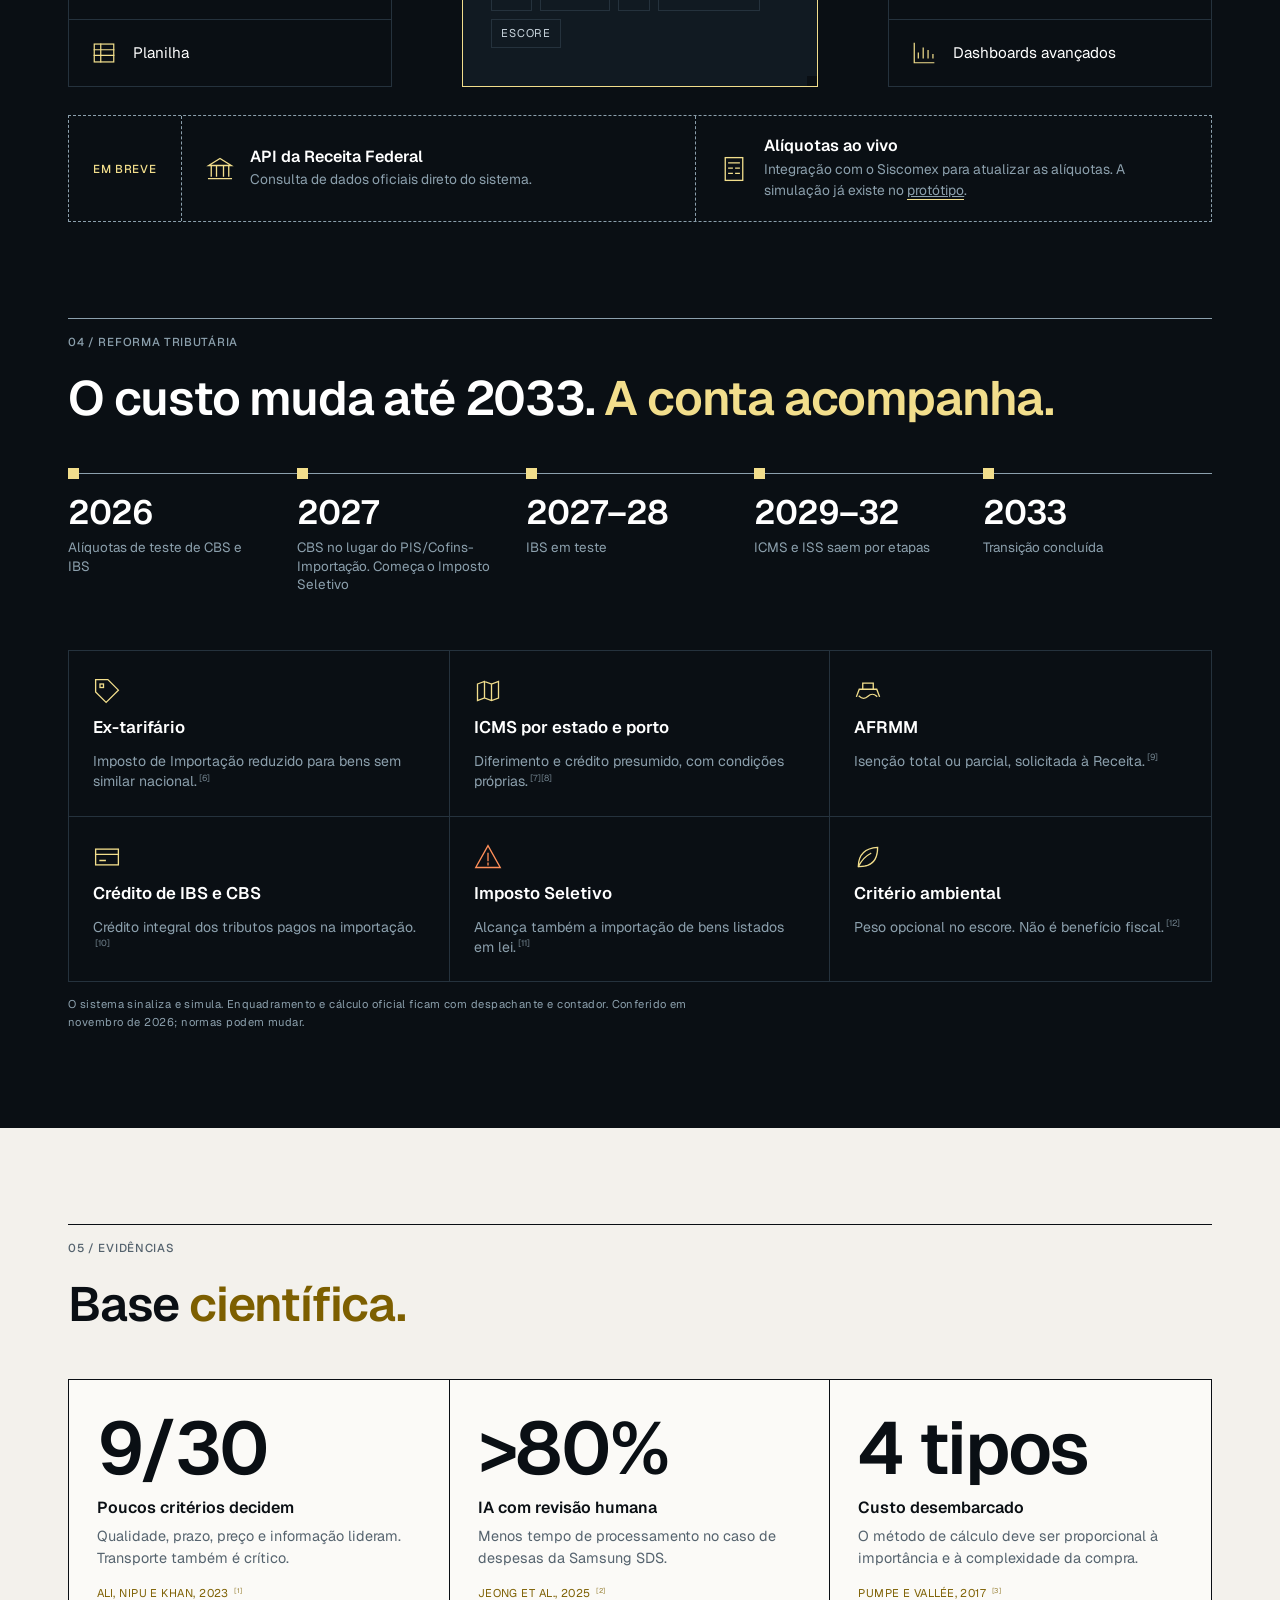
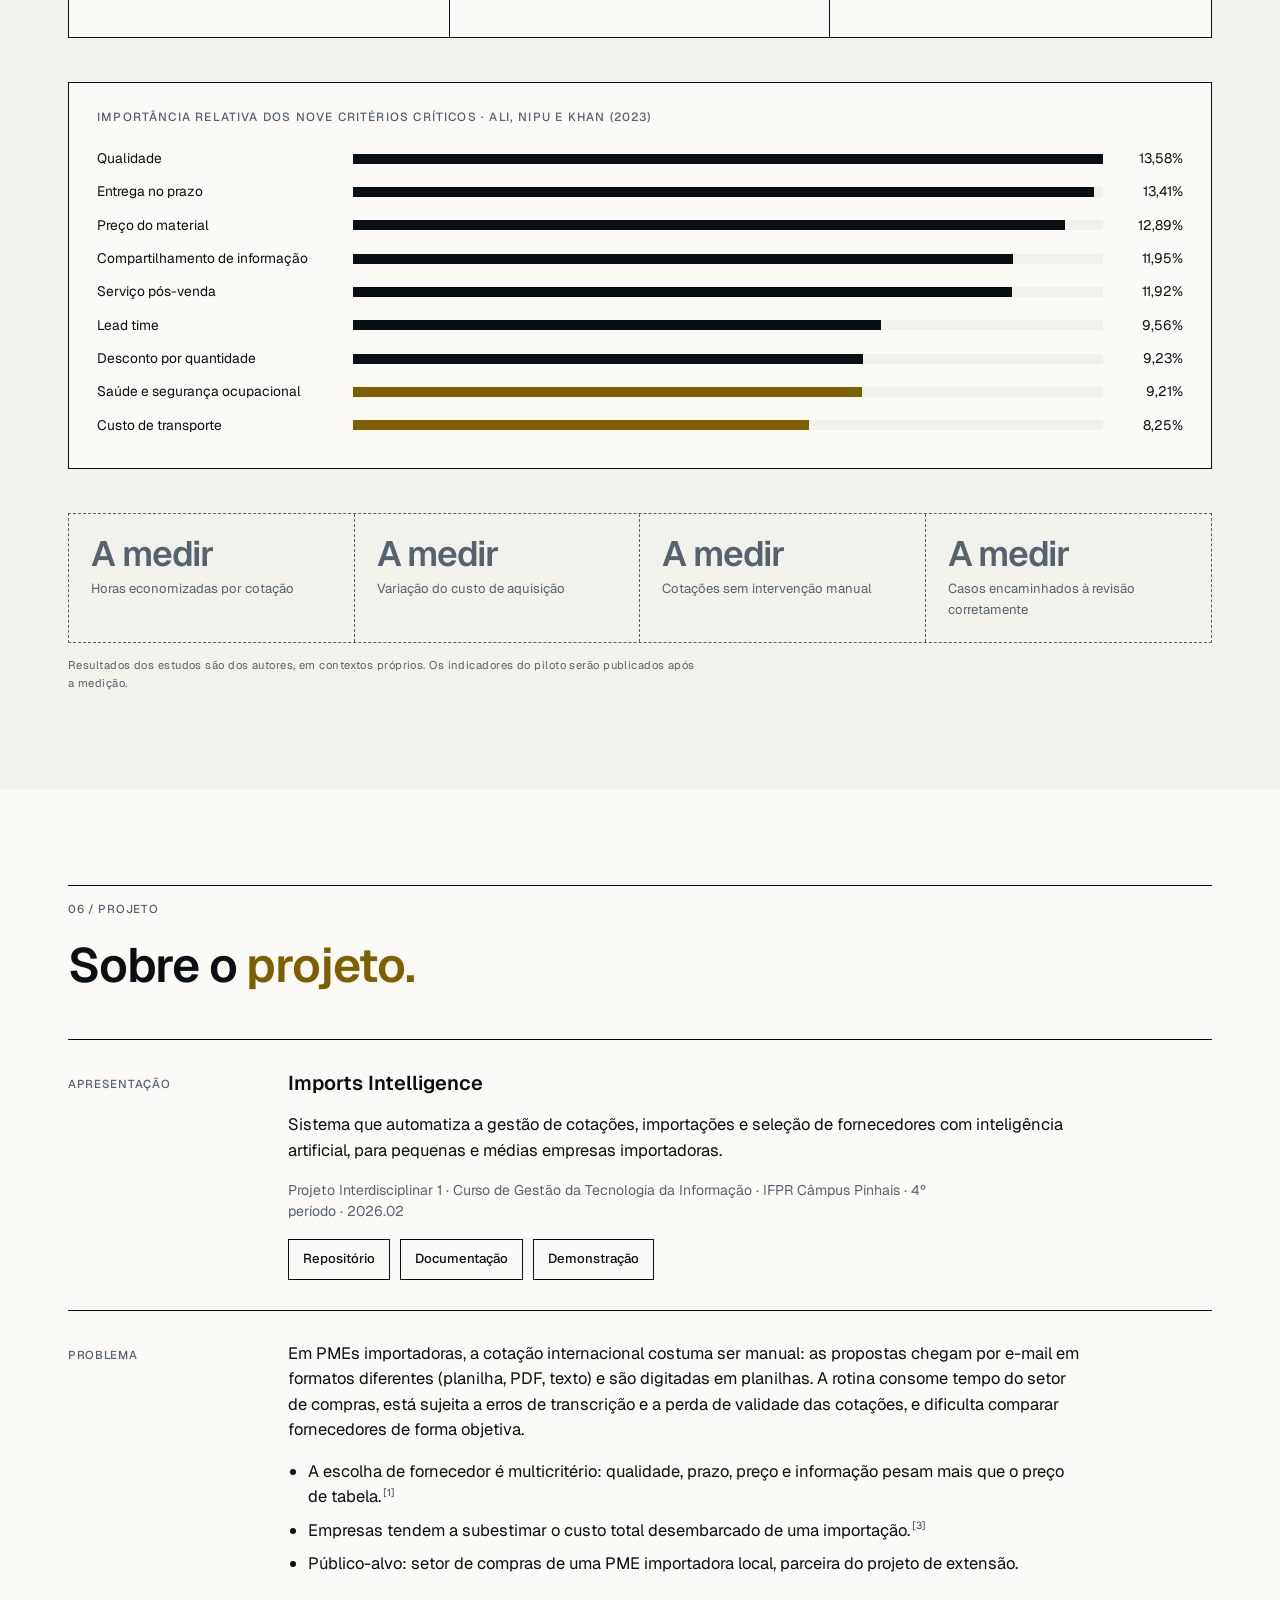
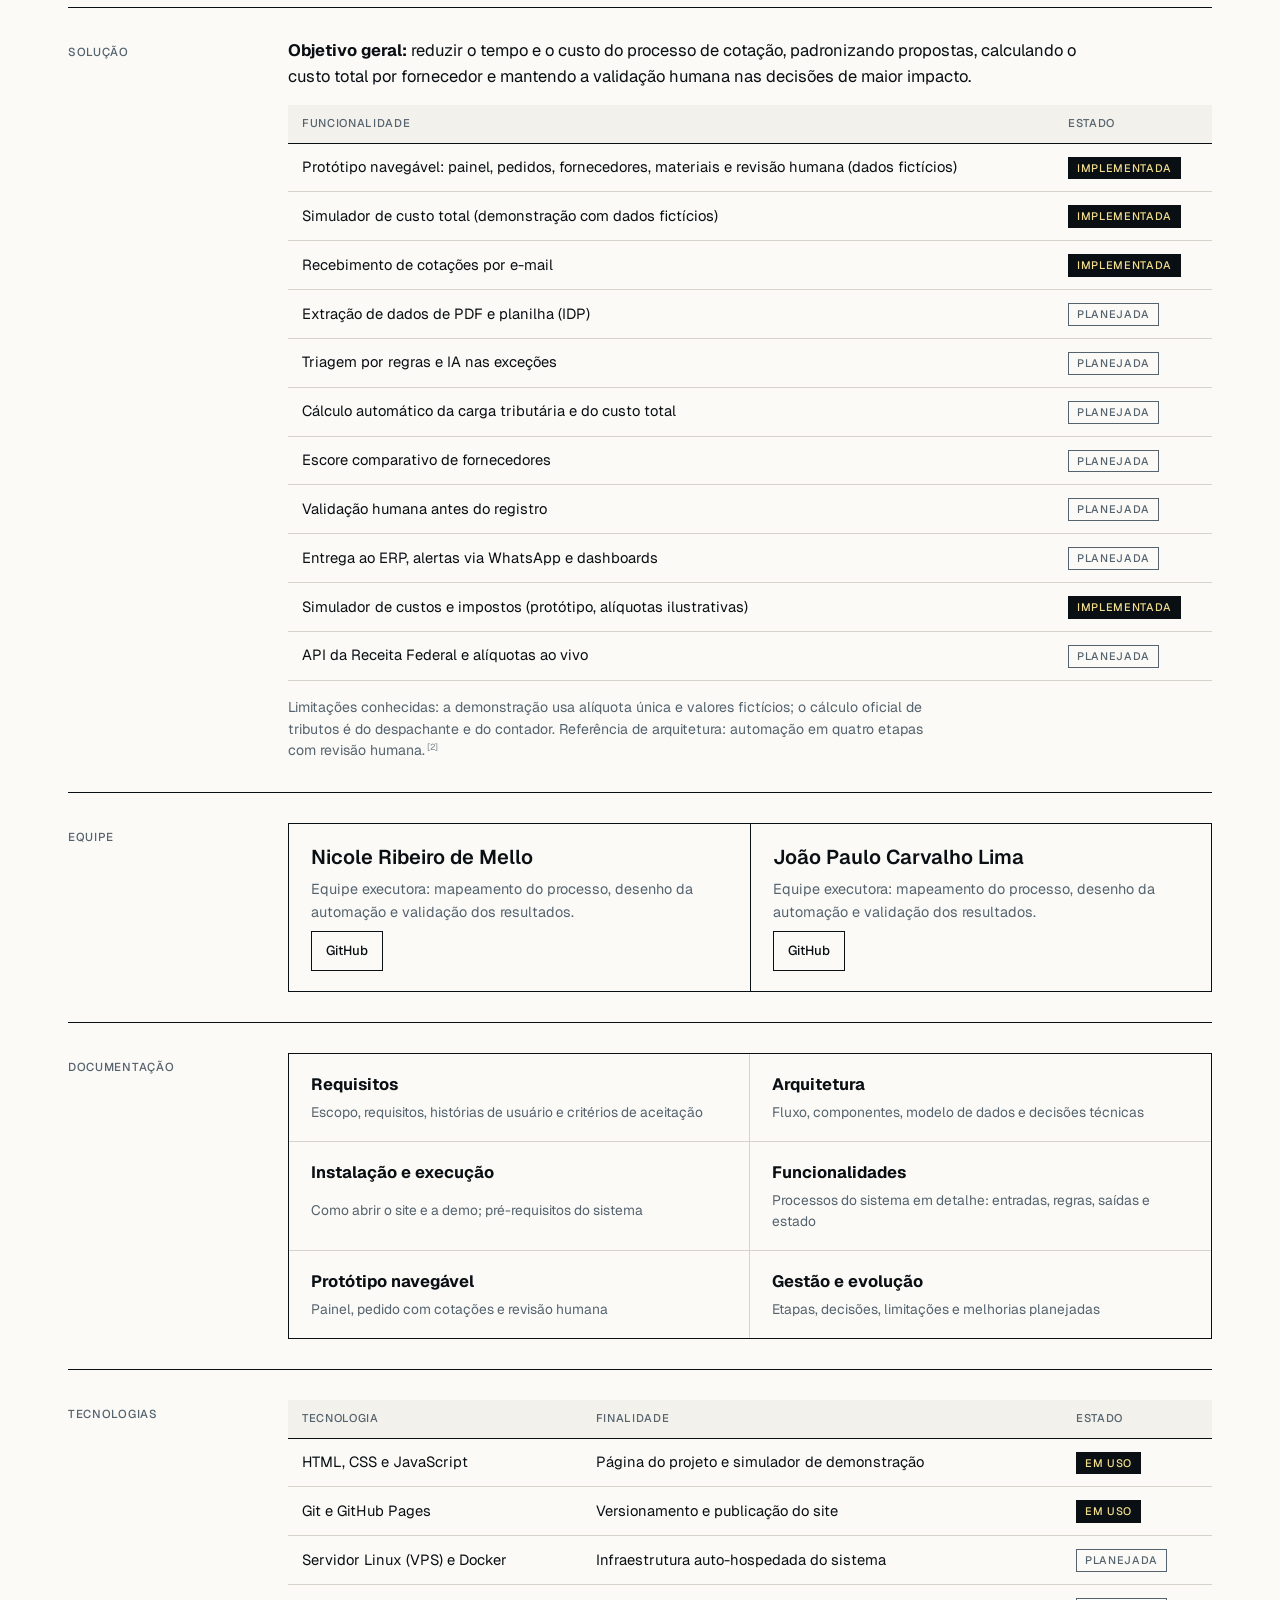
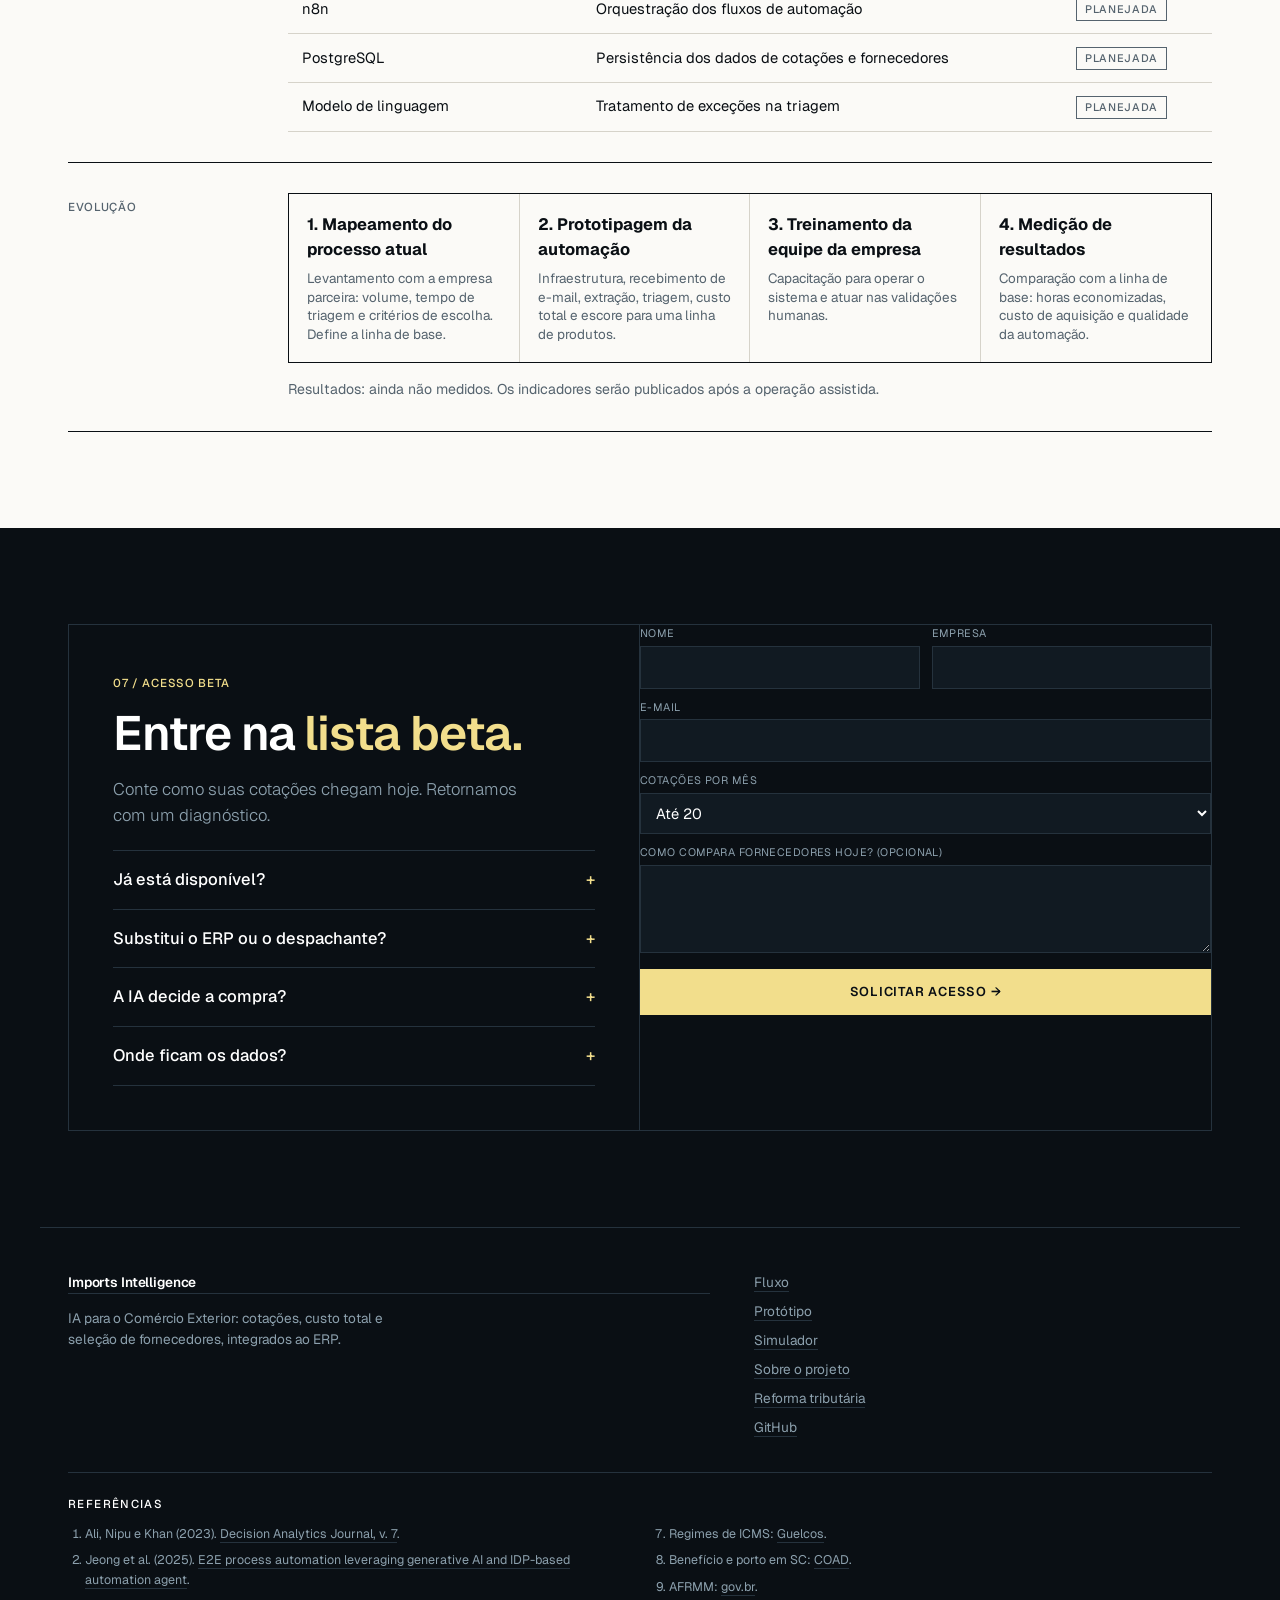
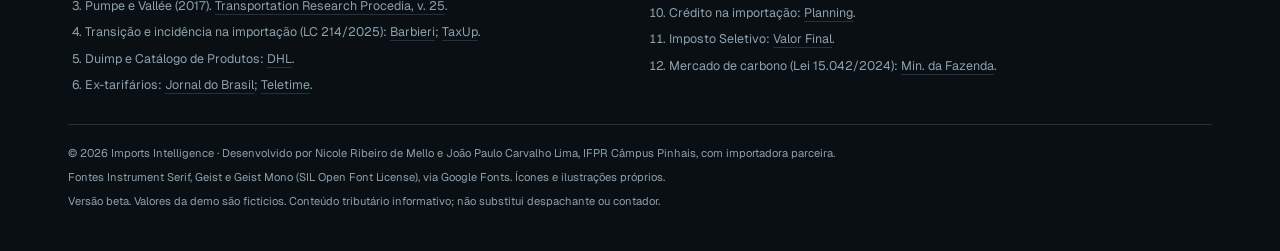
==== commit 7bc6b77b: "Add files via upload" ====
--- a/index.html
+++ b/index.html
@@ -52,7 +52,8 @@
     <nav aria-label="Principal">
       <ul class="menu" id="menu">
         <li><a href="#fluxo">Fluxo</a></li>
-        <li><a href="#demo">Demo</a></li>
+        <li><a href="prototipo.html">Protótipo</a></li>
+        <li><a href="simulador.html">Simulador</a></li>
         <li><a href="#erp">ERP</a></li>
         <li><a href="#reforma">Reforma</a></li>
         <li><a href="#evidencias">Evidências</a></li>
@@ -71,7 +72,7 @@
     <h1 id="h-hero" style="margin-top:0">Nova geração do <em>Comércio Exterior.</em> <span class="l2">O futuro chegou.</span></h1>
     <div class="hero-sub">
       <p>Inteligência artificial que lê suas cotações, calcula o custo total de importação e entrega tudo ao seu ERP.</p>
-      <div class="cta"><a class="btn main" href="#demo">Ver demo →</a><a class="btn on-dark" href="#acesso">Acesso beta</a></div>
+      <div class="cta"><a class="btn main" href="prototipo.html">Ver protótipo →</a><a class="btn on-dark" href="#acesso">Acesso beta</a></div>
     </div>
 
     <div class="console" role="img" aria-label="Exemplo ilustrativo: três fornecedores comparados por custo total. O Fornecedor B tem o maior preço FOB e o menor custo total.">
@@ -140,6 +141,7 @@
       <div class="verdict" id="verdict" role="status"><svg class="ic" aria-hidden="true"><use href="#i-alert"/></svg><span id="verdict-txt"></span></div>
     </div>
     <p class="note">Simulação simplificada: alíquota única sobre o valor CIF (preço + frete + seguro). O cálculo oficial é do despachante e do contador.</p>
+    <p class="note" style="margin-top:12px"><a href="prototipo.html" style="font-weight:600">Abrir o protótipo completo →</a> &nbsp; <a href="simulador.html" style="font-weight:600">Abrir o simulador de custos e impostos →</a></p>
   </div>
 </section>
 
@@ -167,7 +169,7 @@
       <div class="soon rv">
       <span class="tag">Em breve</span>
       <div class="sn"><svg class="ic" aria-hidden="true"><use href="#i-gov"/></svg><div><h3>API da Receita Federal</h3><p>Consulta de dados oficiais direto do sistema.</p></div></div>
-      <div class="sn"><svg class="ic" aria-hidden="true"><use href="#i-calc"/></svg><div><h3>Simulação de impostos</h3><p>Tributos da importação calculados por cenário.</p></div></div>
+      <div class="sn"><svg class="ic" aria-hidden="true"><use href="#i-calc"/></svg><div><h3>Alíquotas ao vivo</h3><p>Integração com o Siscomex para atualizar as alíquotas. A simulação já existe no <a href="simulador.html" style="border-bottom:1px solid var(--acc)">protótipo</a>.</p></div></div>
     </div>
   </div>
 </section>
@@ -234,7 +236,7 @@
         <h3>Imports Intelligence</h3>
         <p>Sistema que automatiza a gestão de cotações, importações e seleção de fornecedores com inteligência artificial, para pequenas e médias empresas importadoras.</p>
         <p class="meta">Projeto Interdisciplinar 1 · Curso de Gestão da Tecnologia da Informação · IFPR Câmpus Pinhais · 4º período · 2026.02</p>
-        <div class="links"><a href="https://github.com/elloNicole/ProcuramentIntelligence">Repositório</a><a href="https://github.com/elloNicole/ProcuramentIntelligence/tree/main/docs">Documentação</a><a href="#demo">Demonstração</a></div>
+        <div class="links"><a href="https://github.com/elloNicole/ProcuramentIntelligence">Repositório</a><a href="https://github.com/elloNicole/ProcuramentIntelligence/tree/main/docs">Documentação</a><a href="prototipo.html">Demonstração</a></div>
       </div>
     </div>
 
@@ -258,6 +260,7 @@
           <caption class="sr">Funcionalidades e estado atual</caption>
           <thead><tr><th scope="col">Funcionalidade</th><th scope="col">Estado</th></tr></thead>
           <tbody>
+            <tr><td>Protótipo navegável: painel, pedidos, fornecedores, materiais e revisão humana (dados fictícios)</td><td><span class="st i">Implementada</span></td></tr>
             <tr><td>Simulador de custo total (demonstração com dados fictícios)</td><td><span class="st i">Implementada</span></td></tr>
             <tr><td>Recebimento de cotações por e-mail</td><td><span class="st i">Implementada</span></td></tr>
             <tr><td>Extração de dados de PDF e planilha (IDP)</td><td><span class="st p">Planejada</span></td></tr>
@@ -266,7 +269,8 @@
             <tr><td>Escore comparativo de fornecedores</td><td><span class="st p">Planejada</span></td></tr>
             <tr><td>Validação humana antes do registro</td><td><span class="st p">Planejada</span></td></tr>
             <tr><td>Entrega ao ERP, alertas via WhatsApp e dashboards</td><td><span class="st p">Planejada</span></td></tr>
-            <tr><td>API da Receita Federal e simulação de impostos</td><td><span class="st p">Planejada</span></td></tr>
+            <tr><td>Simulador de custos e impostos (protótipo, alíquotas ilustrativas)</td><td><span class="st i">Implementada</span></td></tr>
+            <tr><td>API da Receita Federal e alíquotas ao vivo</td><td><span class="st p">Planejada</span></td></tr>
           </tbody>
         </table></div>
         <p class="meta">Limitações conhecidas: a demonstração usa alíquota única e valores fictícios; o cálculo oficial de tributos é do despachante e do contador. Referência de arquitetura: automação em quatro etapas com revisão humana.<sup class="ref"><a href="#ref2">[2]</a></sup></p>
@@ -290,6 +294,8 @@
           <a href="https://github.com/elloNicole/ProcuramentIntelligence/blob/main/docs/requisitos.md"><b>Requisitos</b><span>Escopo, requisitos, histórias de usuário e critérios de aceitação</span></a>
           <a href="https://github.com/elloNicole/ProcuramentIntelligence/blob/main/docs/arquitetura.md"><b>Arquitetura</b><span>Fluxo, componentes, modelo de dados e decisões técnicas</span></a>
           <a href="https://github.com/elloNicole/ProcuramentIntelligence/blob/main/docs/instalacao.md"><b>Instalação e execução</b><span>Como abrir o site e a demo; pré-requisitos do sistema</span></a>
+          <a href="https://github.com/elloNicole/ProcuramentIntelligence/blob/main/docs/funcionalidades.md"><b>Funcionalidades</b><span>Processos do sistema em detalhe: entradas, regras, saídas e estado</span></a>
+          <a href="prototipo.html"><b>Protótipo navegável</b><span>Painel, pedido com cotações e revisão humana</span></a>
           <a href="https://github.com/elloNicole/ProcuramentIntelligence/blob/main/docs/cronograma.md"><b>Gestão e evolução</b><span>Etapas, decisões, limitações e melhorias planejadas</span></a>
         </div>
       </div>
@@ -365,7 +371,7 @@
         <a class="brand" href="#">Imports Intelligence</a>
         <p style="margin-top:14px;max-width:40ch">IA para o Comércio Exterior: cotações, custo total e seleção de fornecedores, integrados ao ERP.</p>
       </div>
-      <ul><li><a href="#fluxo">Fluxo</a></li><li><a href="#demo">Demo</a></li><li><a href="#projeto">Sobre o projeto</a></li><li><a href="#reforma">Reforma tributária</a></li><li><a href="https://github.com/elloNicole/ProcuramentIntelligence">GitHub</a></li></ul>
+      <ul><li><a href="#fluxo">Fluxo</a></li><li><a href="prototipo.html">Protótipo</a></li><li><a href="simulador.html">Simulador</a></li><li><a href="#projeto">Sobre o projeto</a></li><li><a href="#reforma">Reforma tributária</a></li><li><a href="https://github.com/elloNicole/ProcuramentIntelligence">GitHub</a></li></ul>
     </div>
     <div class="refs">
       <h3>Referências</h3>
--- a/assets/css/style.css
+++ b/assets/css/style.css
@@ -383,6 +383,7 @@
 @media(max-width:1020px){.steps{grid-template-columns:1fr 1fr}.steps li:nth-child(2){border-right:0}.steps li:nth-child(-n+2){border-bottom:1px solid var(--line)}}
 @media(max-width:820px){.pj{grid-template-columns:minmax(0,1fr);gap:14px;padding:24px 0}.team,.docs{grid-template-columns:1fr}.team>div+div{border-left:0;border-top:1px solid var(--ink)}.docs a{border-right:0!important;border-bottom:1px solid var(--line)!important}.docs a:last-child{border-bottom:0!important}.steps{grid-template-columns:1fr}.steps li{border-right:0;border-bottom:1px solid var(--line)}.steps li:last-child{border-bottom:0}}
 
+@media(max-width:1000px){.burger{display:block}.nav{position:relative}.menu{display:none;position:absolute;top:64px;left:-28px;right:-28px;background:var(--ink);border-bottom:1px solid var(--dline);flex-direction:column;gap:0;padding:6px 28px 14px;margin:0}.menu.open{display:flex}.menu a{display:block;padding:14px 0;border-bottom:1px solid var(--dline)}.burger{margin-left:auto}}
 /* responsividade */
 html{-webkit-text-size-adjust:100%;text-size-adjust:100%}
 body{overflow-x:hidden}
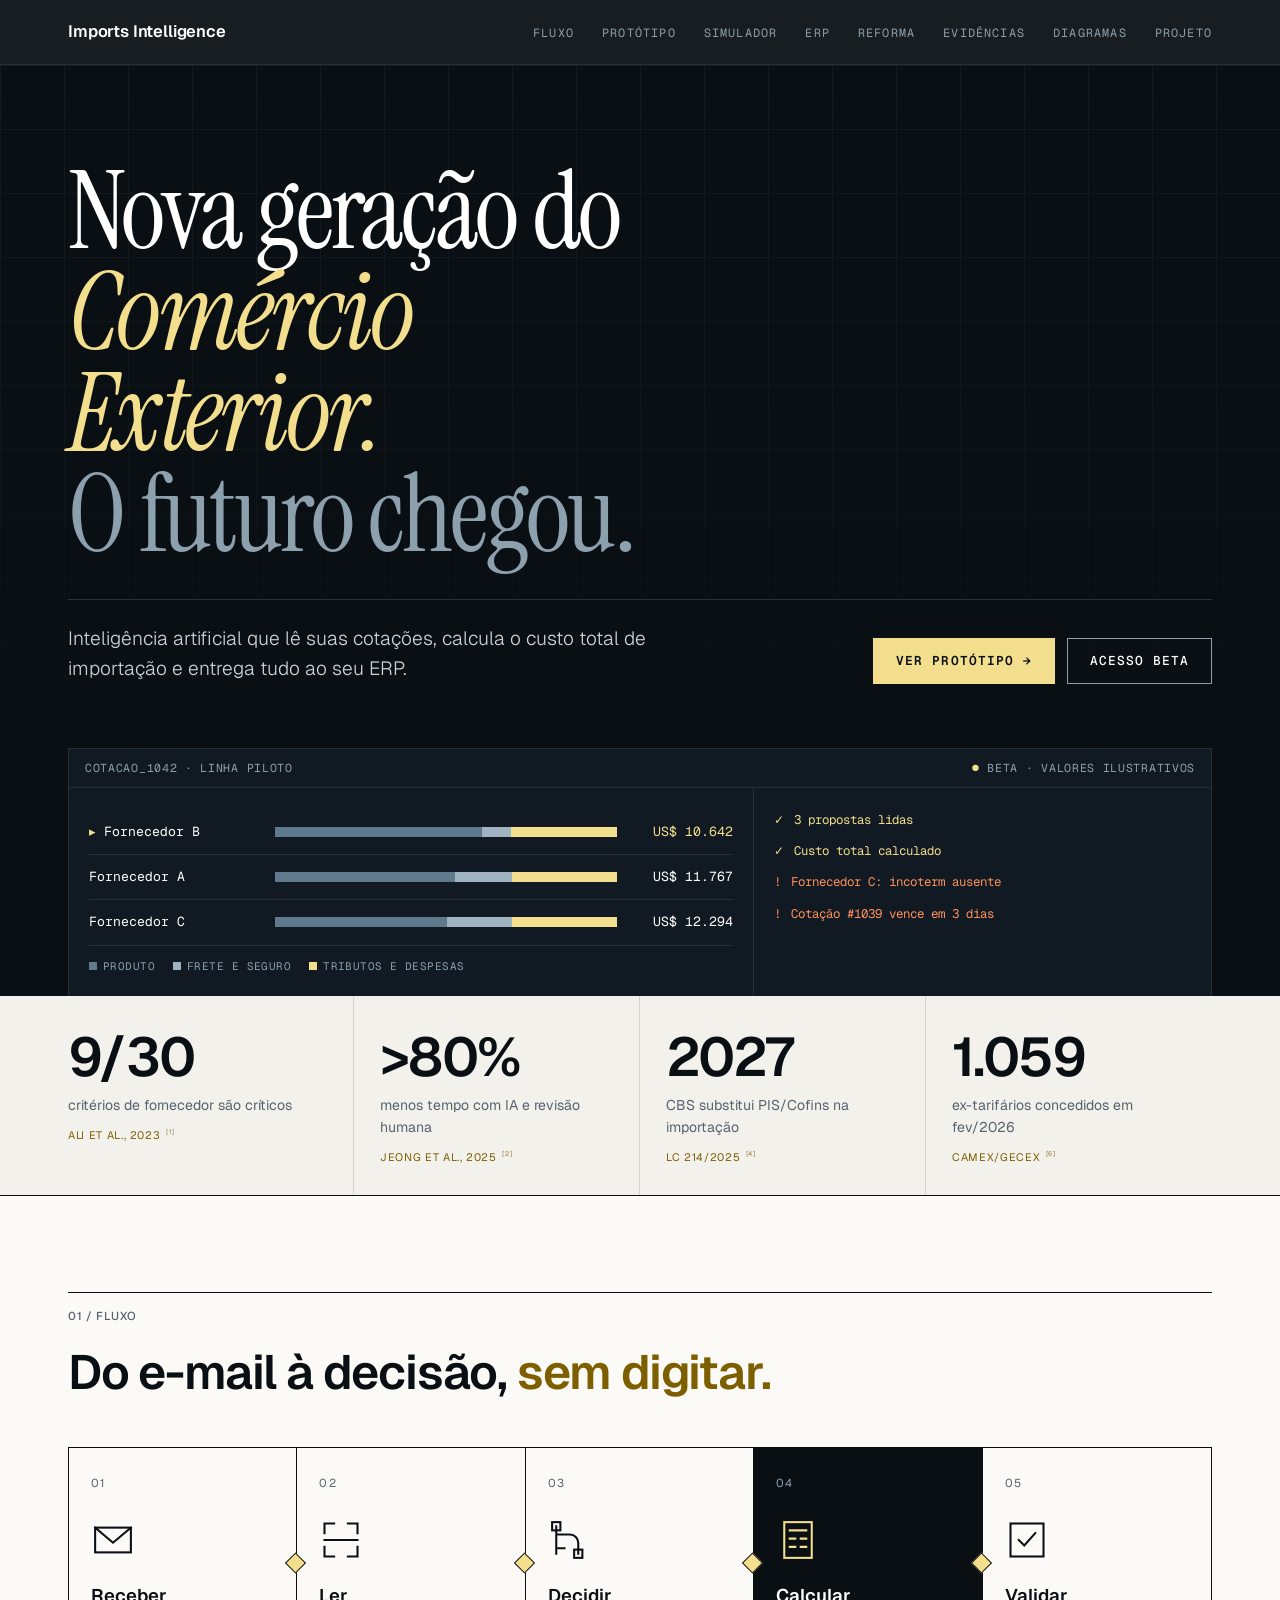
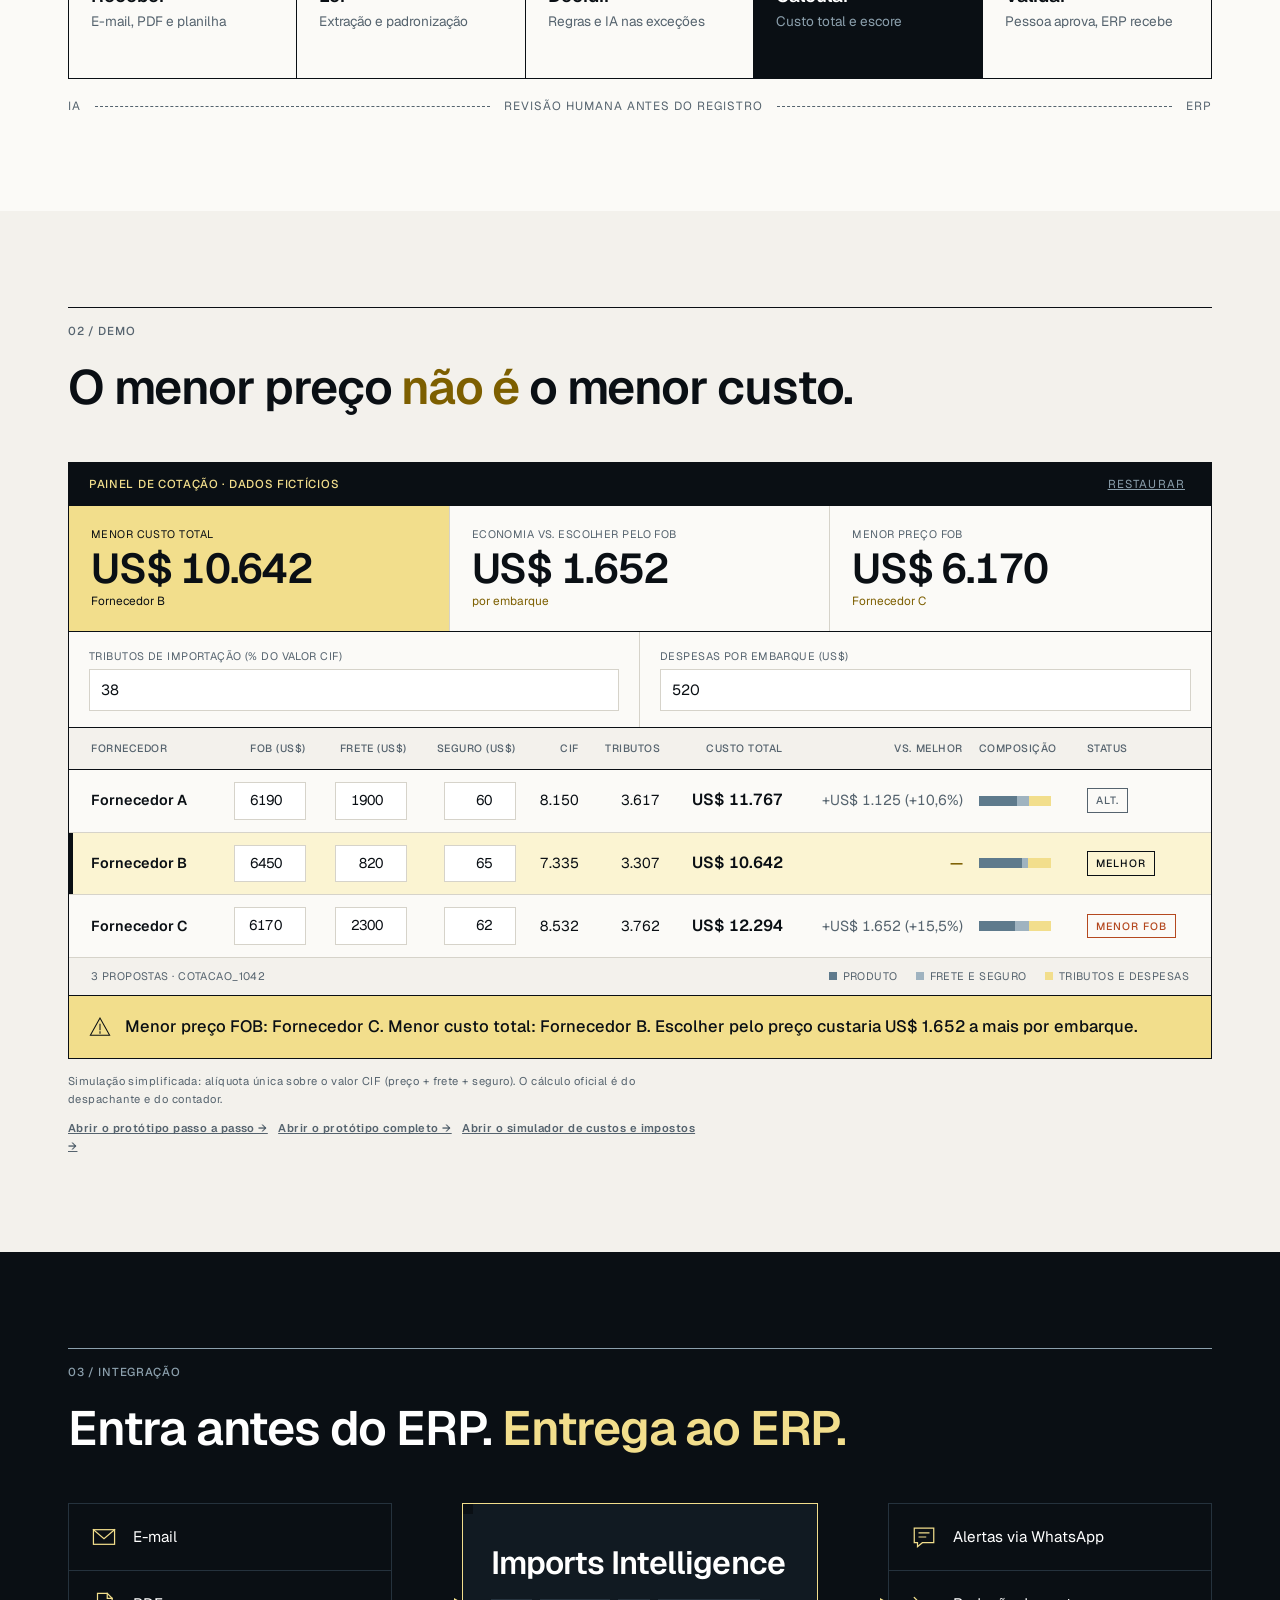
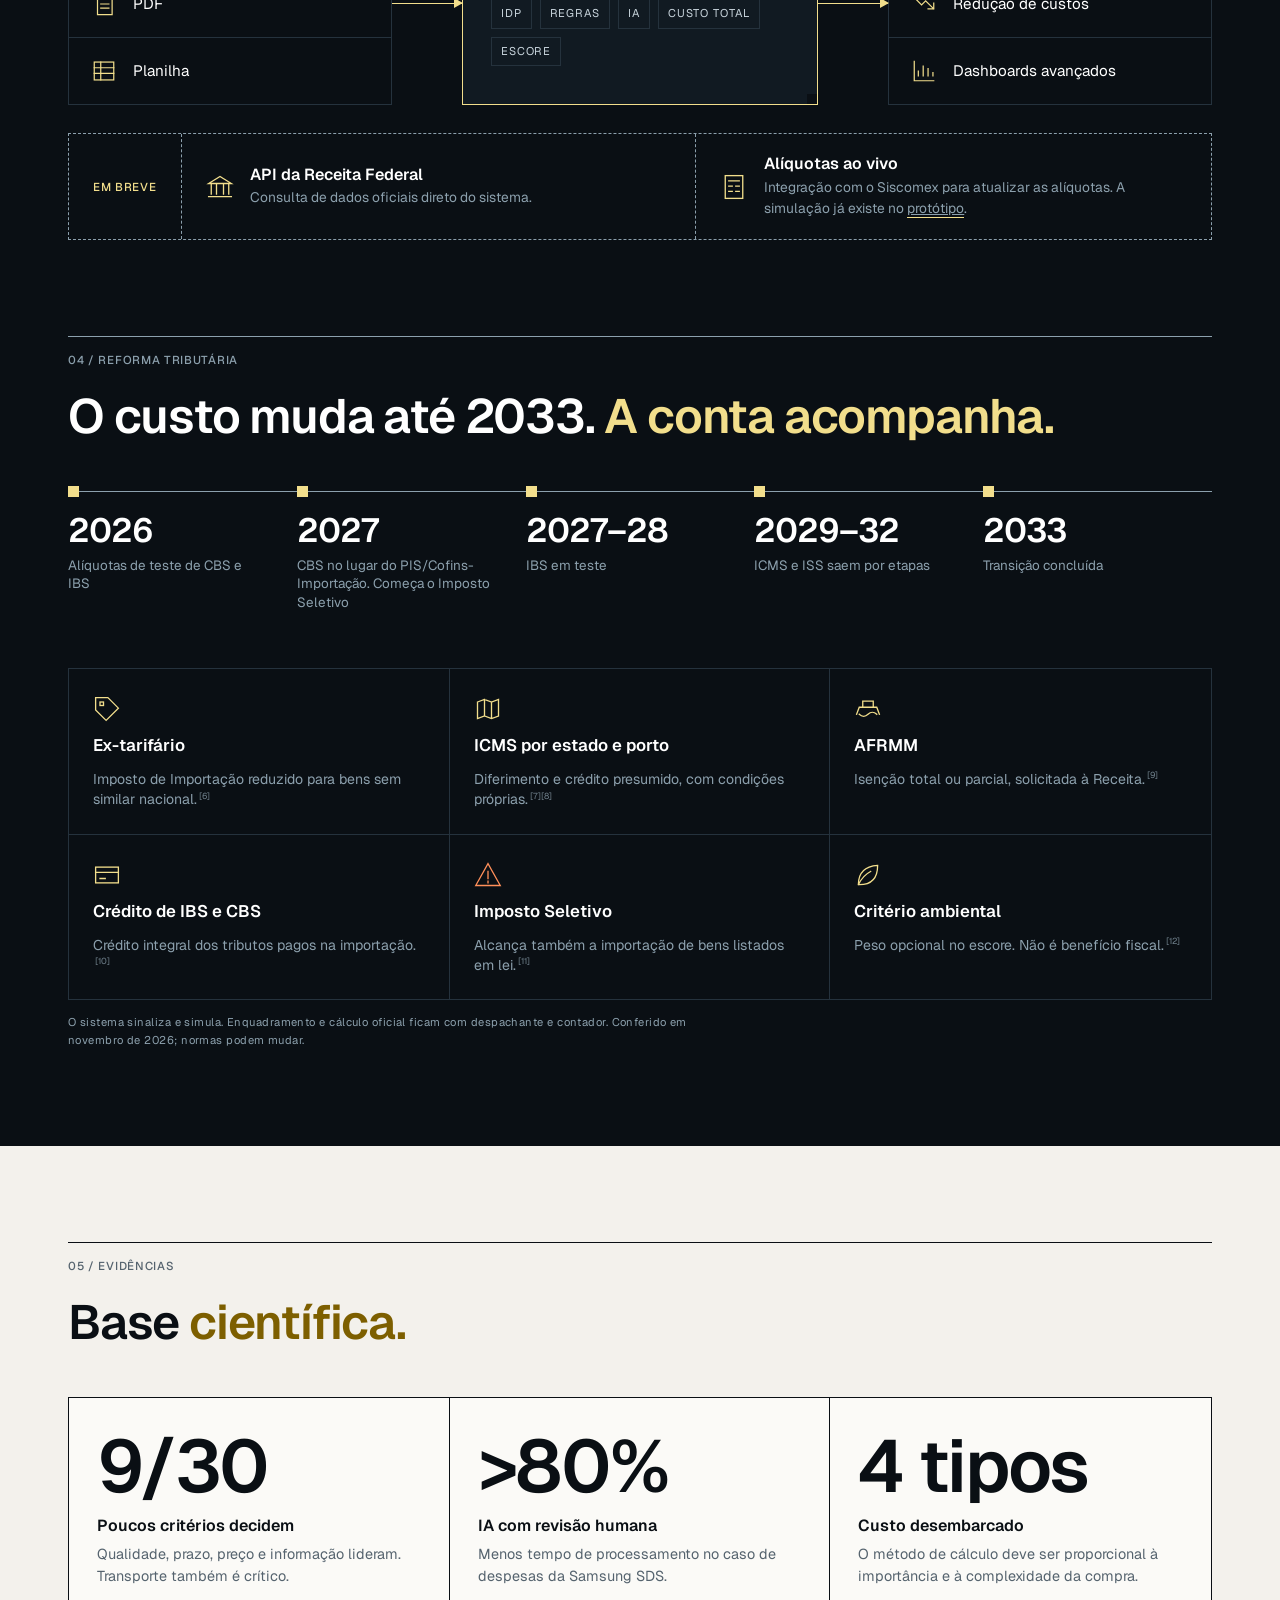
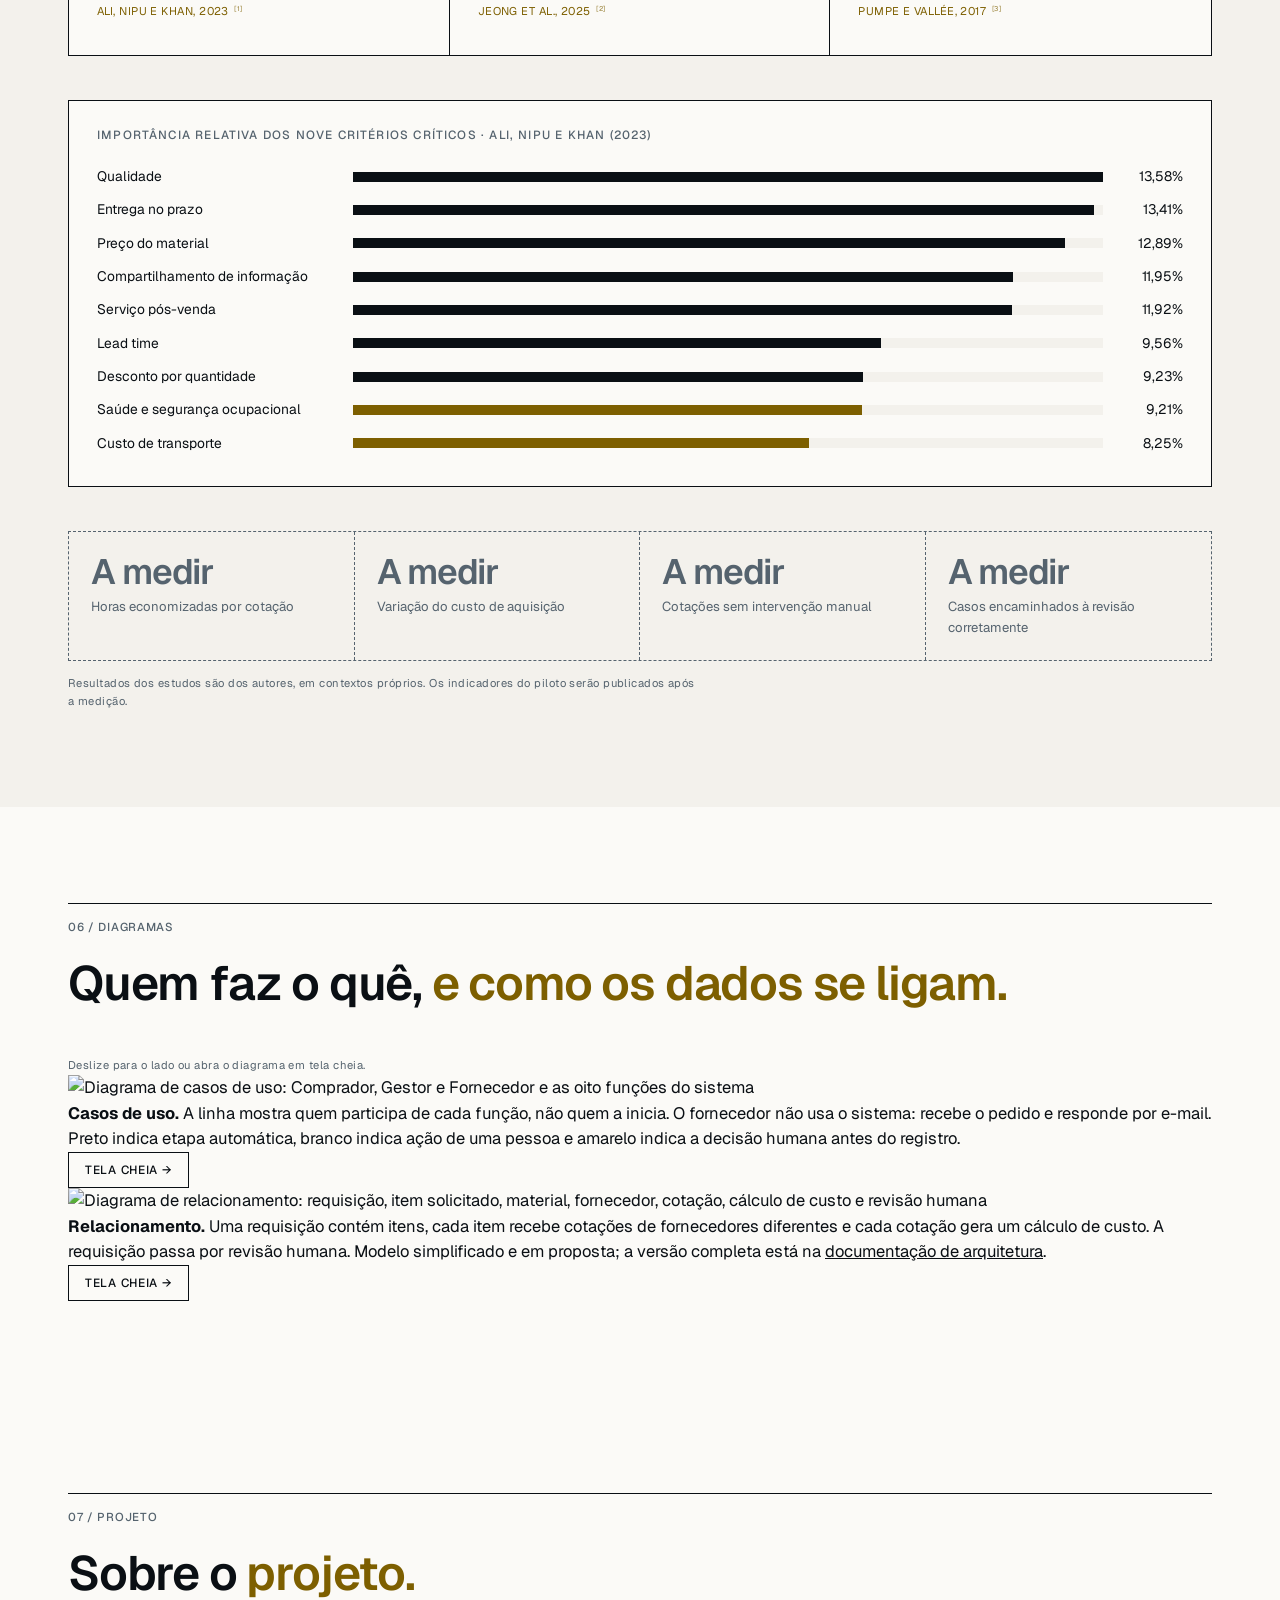
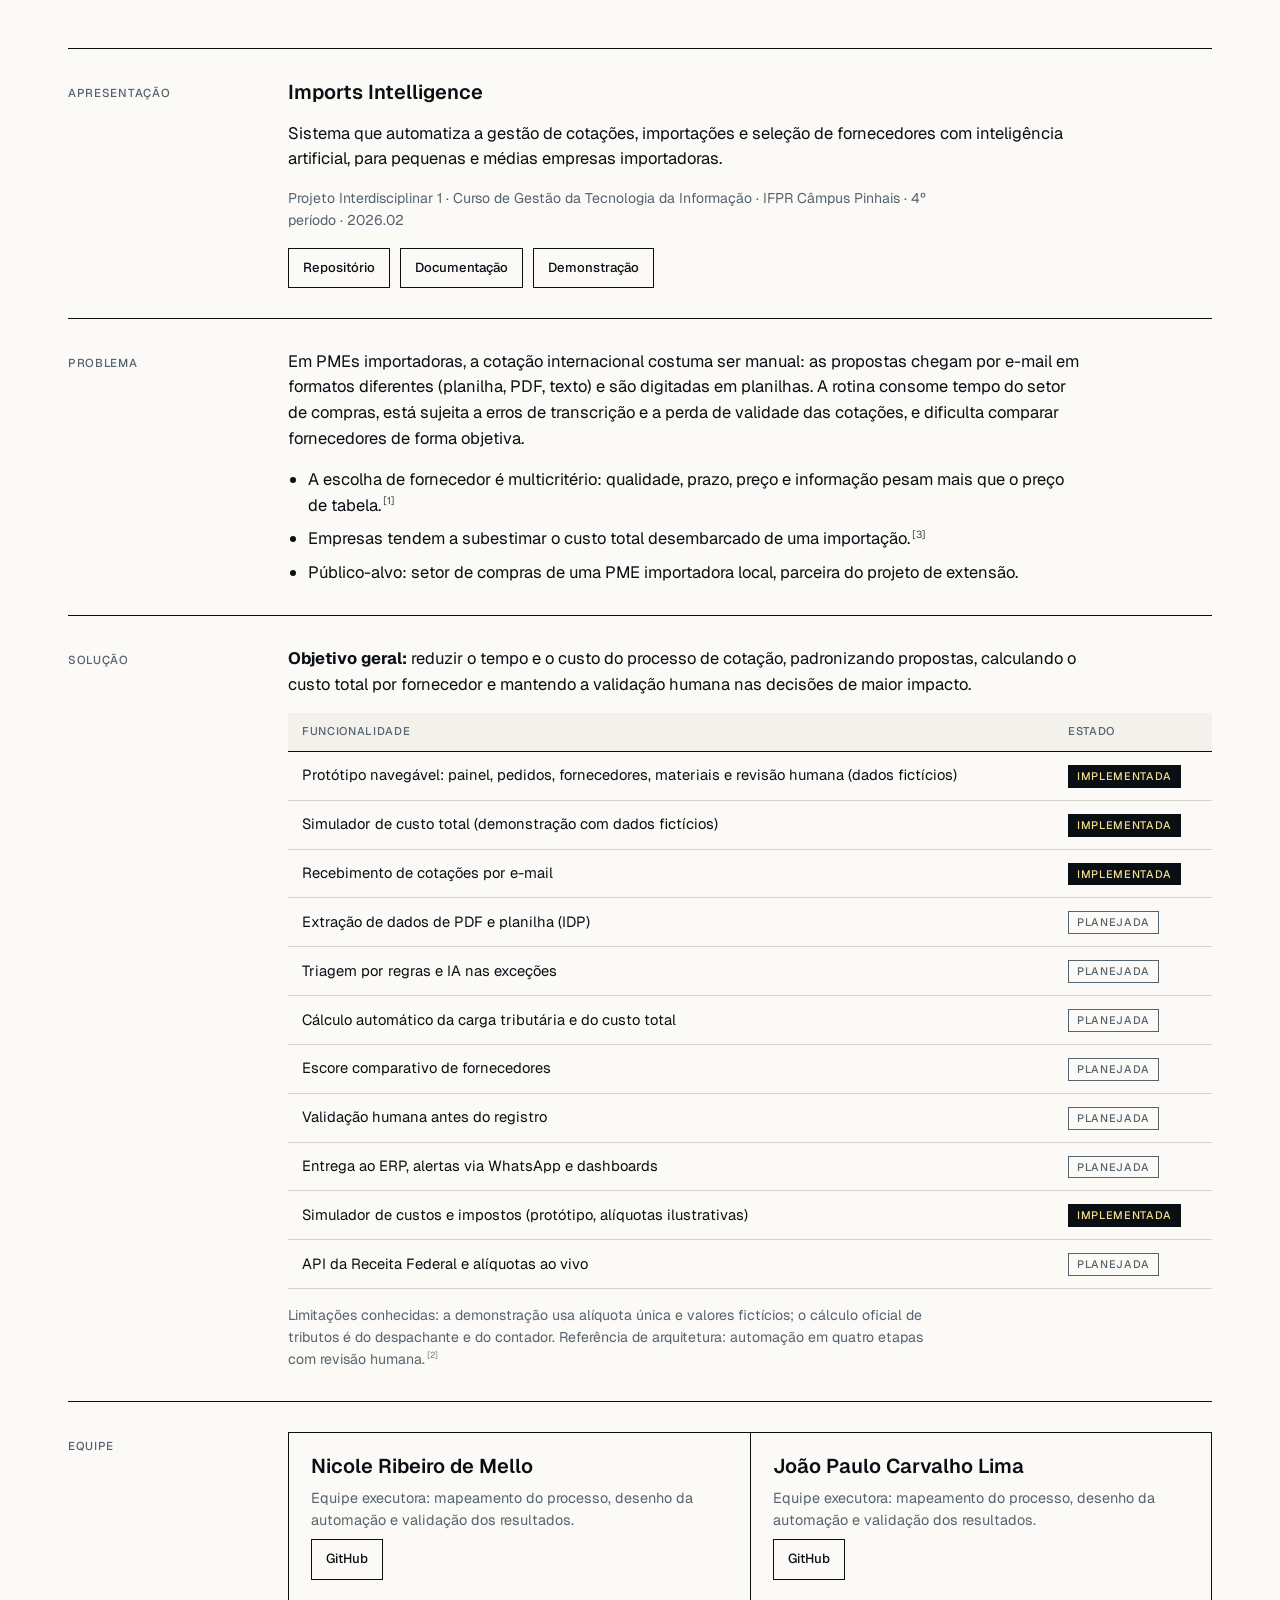
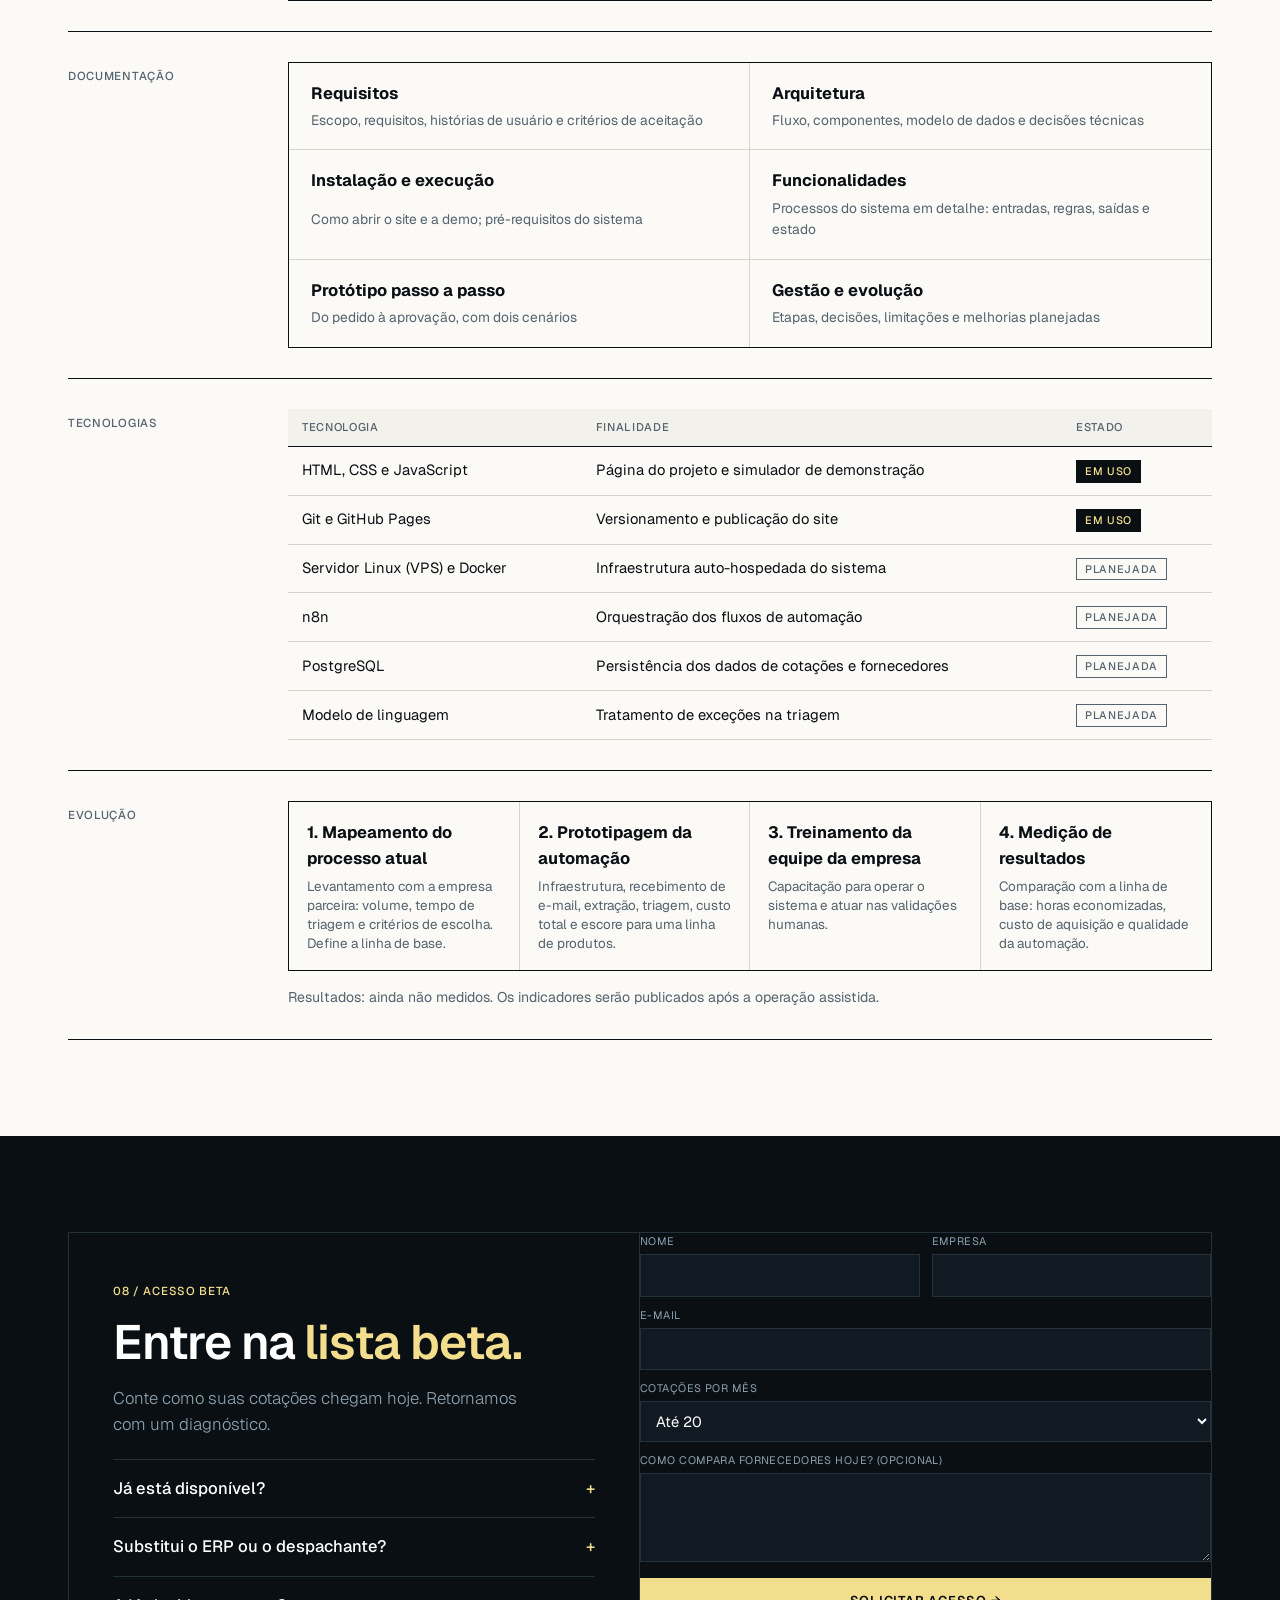
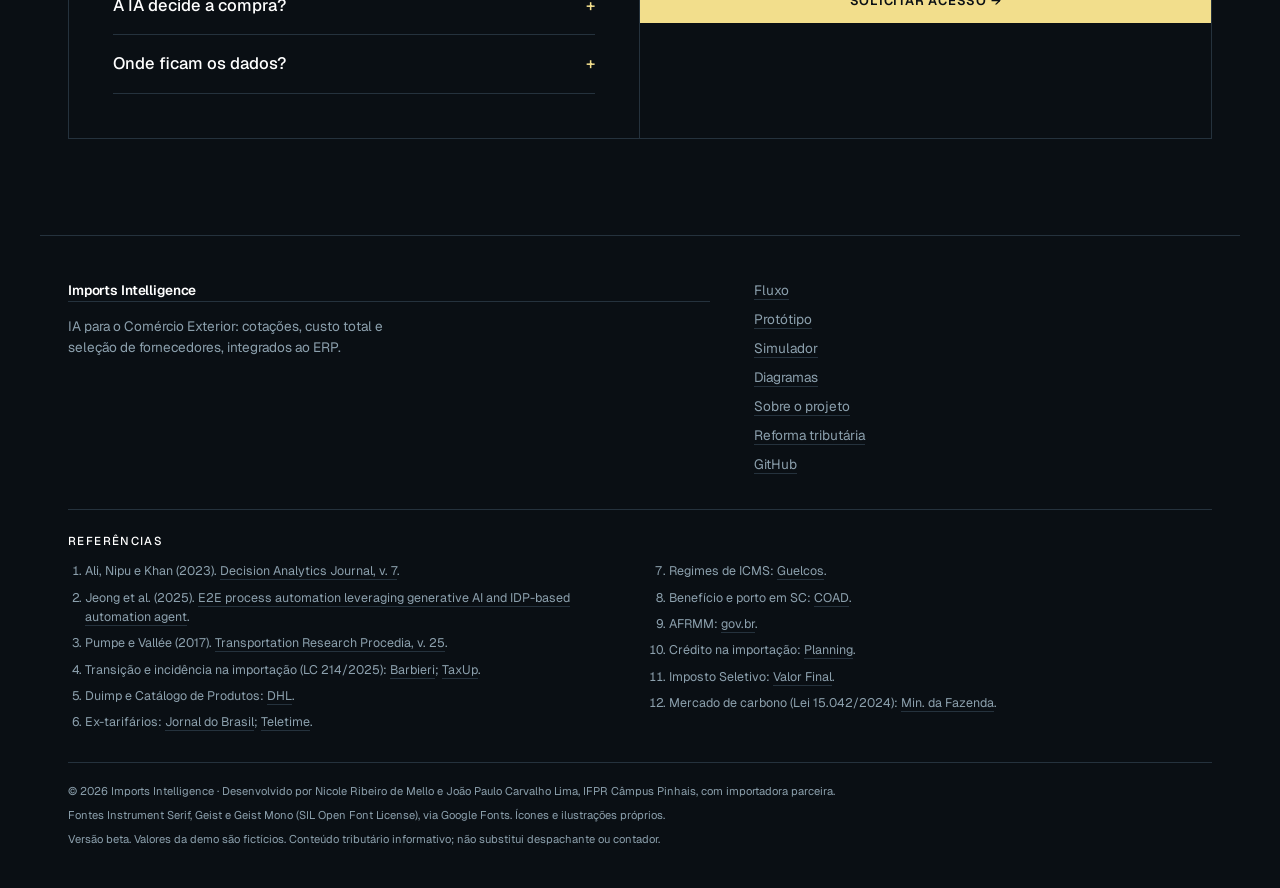
==== commit 7e640c9d: "Add files via upload" ====
--- a/index.html
+++ b/index.html
@@ -52,11 +52,12 @@
     <nav aria-label="Principal">
       <ul class="menu" id="menu">
         <li><a href="#fluxo">Fluxo</a></li>
-        <li><a href="prototipo.html">Protótipo</a></li>
+        <li><a href="prototipo-simples.html">Protótipo</a></li>
         <li><a href="simulador.html">Simulador</a></li>
         <li><a href="#erp">ERP</a></li>
         <li><a href="#reforma">Reforma</a></li>
         <li><a href="#evidencias">Evidências</a></li>
+        <li><a href="#diagramas">Diagramas</a></li>
         <li><a href="#projeto">Projeto</a></li>
       </ul>
     </nav>
@@ -72,7 +73,7 @@
     <h1 id="h-hero" style="margin-top:0">Nova geração do <em>Comércio Exterior.</em> <span class="l2">O futuro chegou.</span></h1>
     <div class="hero-sub">
       <p>Inteligência artificial que lê suas cotações, calcula o custo total de importação e entrega tudo ao seu ERP.</p>
-      <div class="cta"><a class="btn main" href="prototipo.html">Ver protótipo →</a><a class="btn on-dark" href="#acesso">Acesso beta</a></div>
+      <div class="cta"><a class="btn main" href="prototipo-simples.html">Ver protótipo →</a><a class="btn on-dark" href="#acesso">Acesso beta</a></div>
     </div>
 
     <div class="console" role="img" aria-label="Exemplo ilustrativo: três fornecedores comparados por custo total. O Fornecedor B tem o maior preço FOB e o menor custo total.">
@@ -141,7 +142,7 @@
       <div class="verdict" id="verdict" role="status"><svg class="ic" aria-hidden="true"><use href="#i-alert"/></svg><span id="verdict-txt"></span></div>
     </div>
     <p class="note">Simulação simplificada: alíquota única sobre o valor CIF (preço + frete + seguro). O cálculo oficial é do despachante e do contador.</p>
-    <p class="note" style="margin-top:12px"><a href="prototipo.html" style="font-weight:600">Abrir o protótipo completo →</a> &nbsp; <a href="simulador.html" style="font-weight:600">Abrir o simulador de custos e impostos →</a></p>
+    <p class="note" style="margin-top:12px"><a href="prototipo-simples.html" style="font-weight:600">Abrir o protótipo passo a passo →</a> &nbsp; <a href="prototipo.html" style="font-weight:600">Abrir o protótipo completo →</a> &nbsp; <a href="simulador.html" style="font-weight:600">Abrir o simulador de custos e impostos →</a></p>
   </div>
 </section>
 
@@ -226,9 +227,36 @@
   </div>
 </section>
 
+<section id="diagramas" aria-labelledby="h-diag">
+  <div class="wrap">
+    <div class="sec-head rv"><span class="tag">06 / Diagramas</span><span></span><h2 id="h-diag">Quem faz o quê, <em>e como os dados se ligam.</em></h2></div>
+    <p class="note dg-hint">Deslize para o lado ou abra o diagrama em tela cheia.</p>
+
+    <figure class="dg rv">
+      <div class="tw">
+        <object class="dg-fig" type="image/svg+xml" data="assets/imagens/diagrama-caso-de-uso.svg" role="img" aria-label="Diagrama de casos de uso: Comprador, Gestor e Fornecedor e as oito funções do sistema"><img src="assets/imagens/diagrama-caso-de-uso.svg" alt="Diagrama de casos de uso: Comprador, Gestor e Fornecedor e as oito funções do sistema"></object>
+      </div>
+      <figcaption>
+        <p class="dg-cap"><b>Casos de uso.</b> A linha mostra quem participa de cada função, não quem a inicia. O fornecedor não usa o sistema: recebe o pedido e responde por e-mail. Preto indica etapa automática, branco indica ação de uma pessoa e amarelo indica a decisão humana antes do registro.</p>
+        <a class="btn sm" href="assets/imagens/diagrama-caso-de-uso.svg" target="_blank" rel="noopener">Tela cheia →</a>
+      </figcaption>
+    </figure>
+
+    <figure class="dg rv">
+      <div class="tw">
+        <object class="dg-fig er" type="image/svg+xml" data="assets/imagens/diagrama-relacionamento.svg" role="img" aria-label="Diagrama de relacionamento: requisição, item solicitado, material, fornecedor, cotação, cálculo de custo e revisão humana"><img src="assets/imagens/diagrama-relacionamento.svg" alt="Diagrama de relacionamento: requisição, item solicitado, material, fornecedor, cotação, cálculo de custo e revisão humana"></object>
+      </div>
+      <figcaption>
+        <p class="dg-cap"><b>Relacionamento.</b> Uma requisição contém itens, cada item recebe cotações de fornecedores diferentes e cada cotação gera um cálculo de custo. A requisição passa por revisão humana. Modelo simplificado e em proposta; a versão completa está na <a href="https://github.com/elloNicole/ProcuramentIntelligence/blob/main/docs/arquitetura.md">documentação de arquitetura</a>.</p>
+        <a class="btn sm" href="assets/imagens/diagrama-relacionamento.svg" target="_blank" rel="noopener">Tela cheia →</a>
+      </figcaption>
+    </figure>
+  </div>
+</section>
+
 <section id="projeto" aria-labelledby="h-proj">
   <div class="wrap">
-    <div class="sec-head rv"><span class="tag">06 / Projeto</span><span></span><h2 id="h-proj">Sobre o <em>projeto.</em></h2></div>
+    <div class="sec-head rv"><span class="tag">07 / Projeto</span><span></span><h2 id="h-proj">Sobre o <em>projeto.</em></h2></div>
 
     <div class="pj rv">
       <div class="pl"><span class="tag">Apresentação</span></div>
@@ -236,7 +264,7 @@
         <h3>Imports Intelligence</h3>
         <p>Sistema que automatiza a gestão de cotações, importações e seleção de fornecedores com inteligência artificial, para pequenas e médias empresas importadoras.</p>
         <p class="meta">Projeto Interdisciplinar 1 · Curso de Gestão da Tecnologia da Informação · IFPR Câmpus Pinhais · 4º período · 2026.02</p>
-        <div class="links"><a href="https://github.com/elloNicole/ProcuramentIntelligence">Repositório</a><a href="https://github.com/elloNicole/ProcuramentIntelligence/tree/main/docs">Documentação</a><a href="prototipo.html">Demonstração</a></div>
+        <div class="links"><a href="https://github.com/elloNicole/ProcuramentIntelligence">Repositório</a><a href="https://github.com/elloNicole/ProcuramentIntelligence/tree/main/docs">Documentação</a><a href="prototipo-simples.html">Demonstração</a></div>
       </div>
     </div>
 
@@ -295,7 +323,7 @@
           <a href="https://github.com/elloNicole/ProcuramentIntelligence/blob/main/docs/arquitetura.md"><b>Arquitetura</b><span>Fluxo, componentes, modelo de dados e decisões técnicas</span></a>
           <a href="https://github.com/elloNicole/ProcuramentIntelligence/blob/main/docs/instalacao.md"><b>Instalação e execução</b><span>Como abrir o site e a demo; pré-requisitos do sistema</span></a>
           <a href="https://github.com/elloNicole/ProcuramentIntelligence/blob/main/docs/funcionalidades.md"><b>Funcionalidades</b><span>Processos do sistema em detalhe: entradas, regras, saídas e estado</span></a>
-          <a href="prototipo.html"><b>Protótipo navegável</b><span>Painel, pedido com cotações e revisão humana</span></a>
+          <a href="prototipo-simples.html"><b>Protótipo passo a passo</b><span>Do pedido à aprovação, com dois cenários</span></a>
           <a href="https://github.com/elloNicole/ProcuramentIntelligence/blob/main/docs/cronograma.md"><b>Gestão e evolução</b><span>Etapas, decisões, limitações e melhorias planejadas</span></a>
         </div>
       </div>
@@ -338,7 +366,7 @@
   <div class="wrap">
     <div class="two rv">
       <div>
-        <span class="tag" style="color:var(--acc)">07 / Acesso beta</span>
+        <span class="tag" style="color:var(--acc)">08 / Acesso beta</span>
         <h2 id="h-acc" style="margin-top:14px">Entre na <em>lista beta.</em></h2>
         <p class="lead">Conte como suas cotações chegam hoje. Retornamos com um diagnóstico.</p>
         <div id="faq">
@@ -371,7 +399,7 @@
         <a class="brand" href="#">Imports Intelligence</a>
         <p style="margin-top:14px;max-width:40ch">IA para o Comércio Exterior: cotações, custo total e seleção de fornecedores, integrados ao ERP.</p>
       </div>
-      <ul><li><a href="#fluxo">Fluxo</a></li><li><a href="prototipo.html">Protótipo</a></li><li><a href="simulador.html">Simulador</a></li><li><a href="#projeto">Sobre o projeto</a></li><li><a href="#reforma">Reforma tributária</a></li><li><a href="https://github.com/elloNicole/ProcuramentIntelligence">GitHub</a></li></ul>
+      <ul><li><a href="#fluxo">Fluxo</a></li><li><a href="prototipo-simples.html">Protótipo</a></li><li><a href="simulador.html">Simulador</a></li><li><a href="#diagramas">Diagramas</a></li><li><a href="#projeto">Sobre o projeto</a></li><li><a href="#reforma">Reforma tributária</a></li><li><a href="https://github.com/elloNicole/ProcuramentIntelligence">GitHub</a></li></ul>
     </div>
     <div class="refs">
       <h3>Referências</h3>
